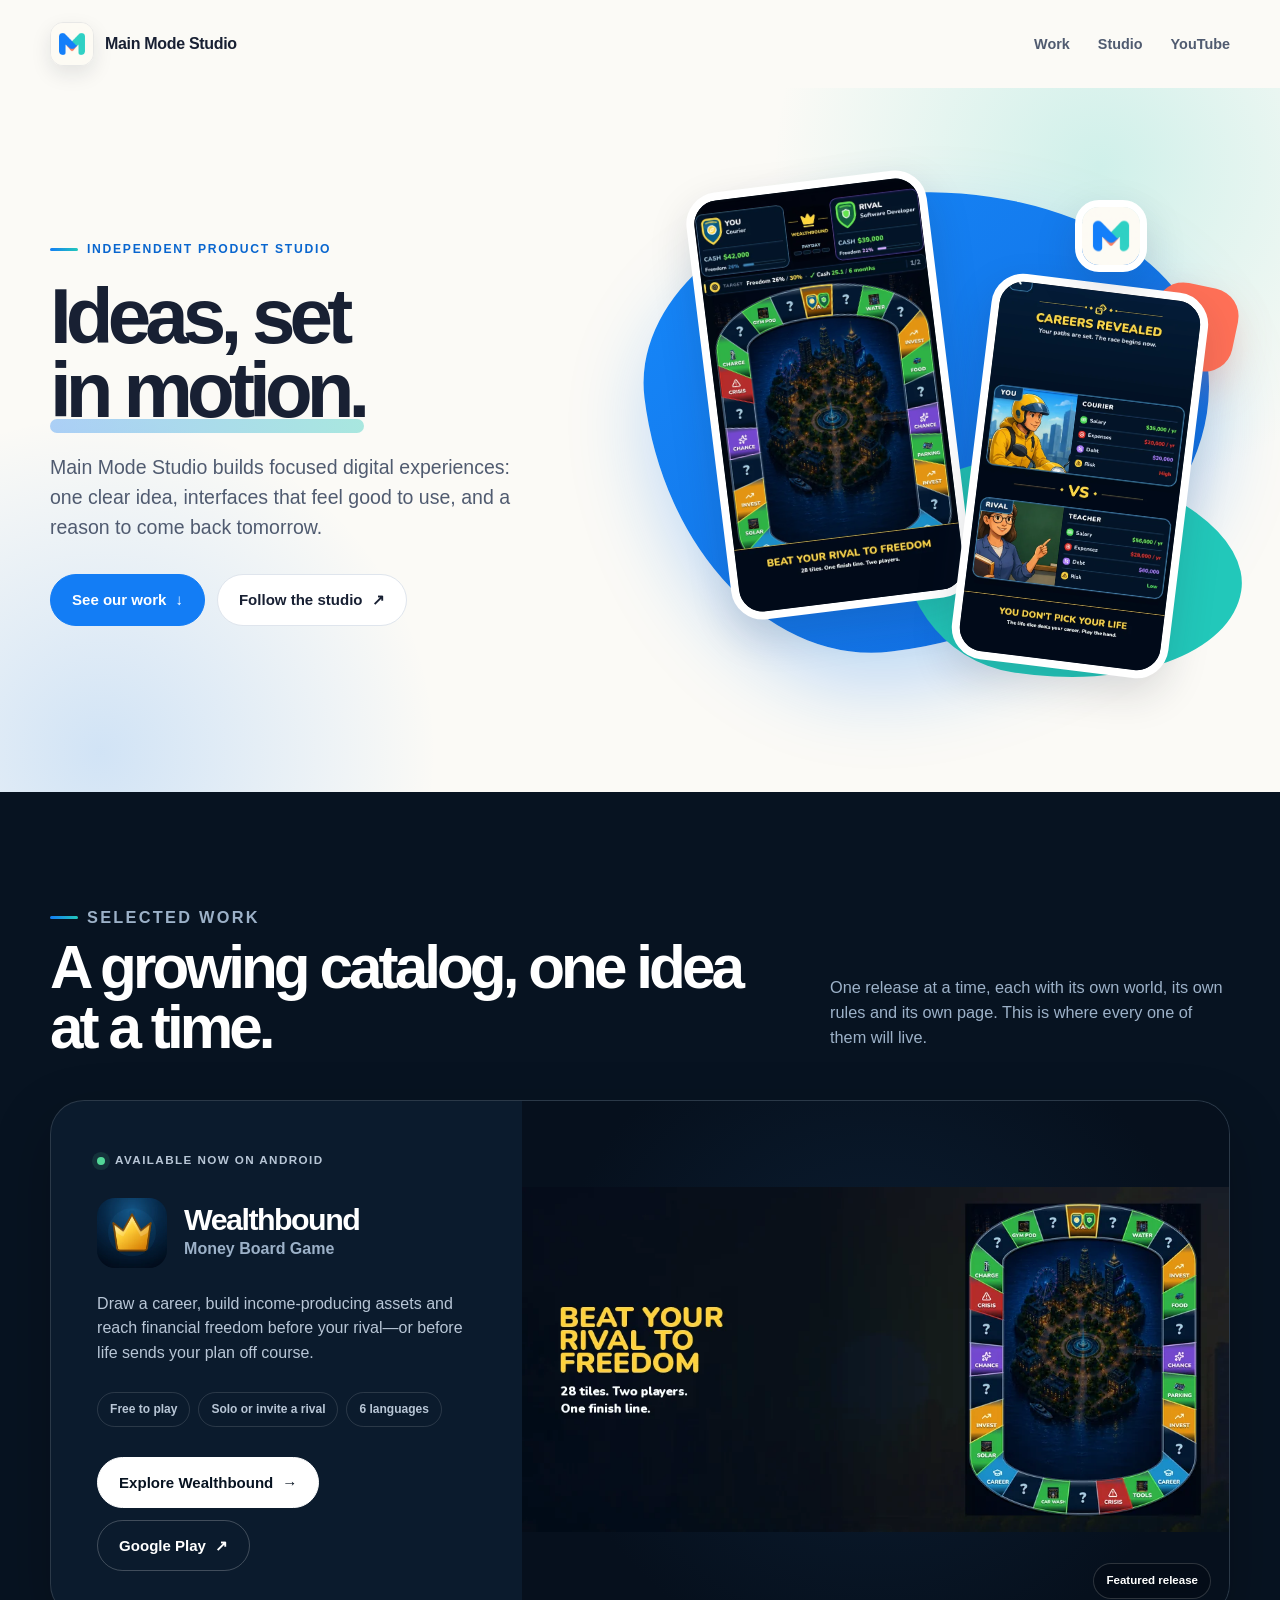
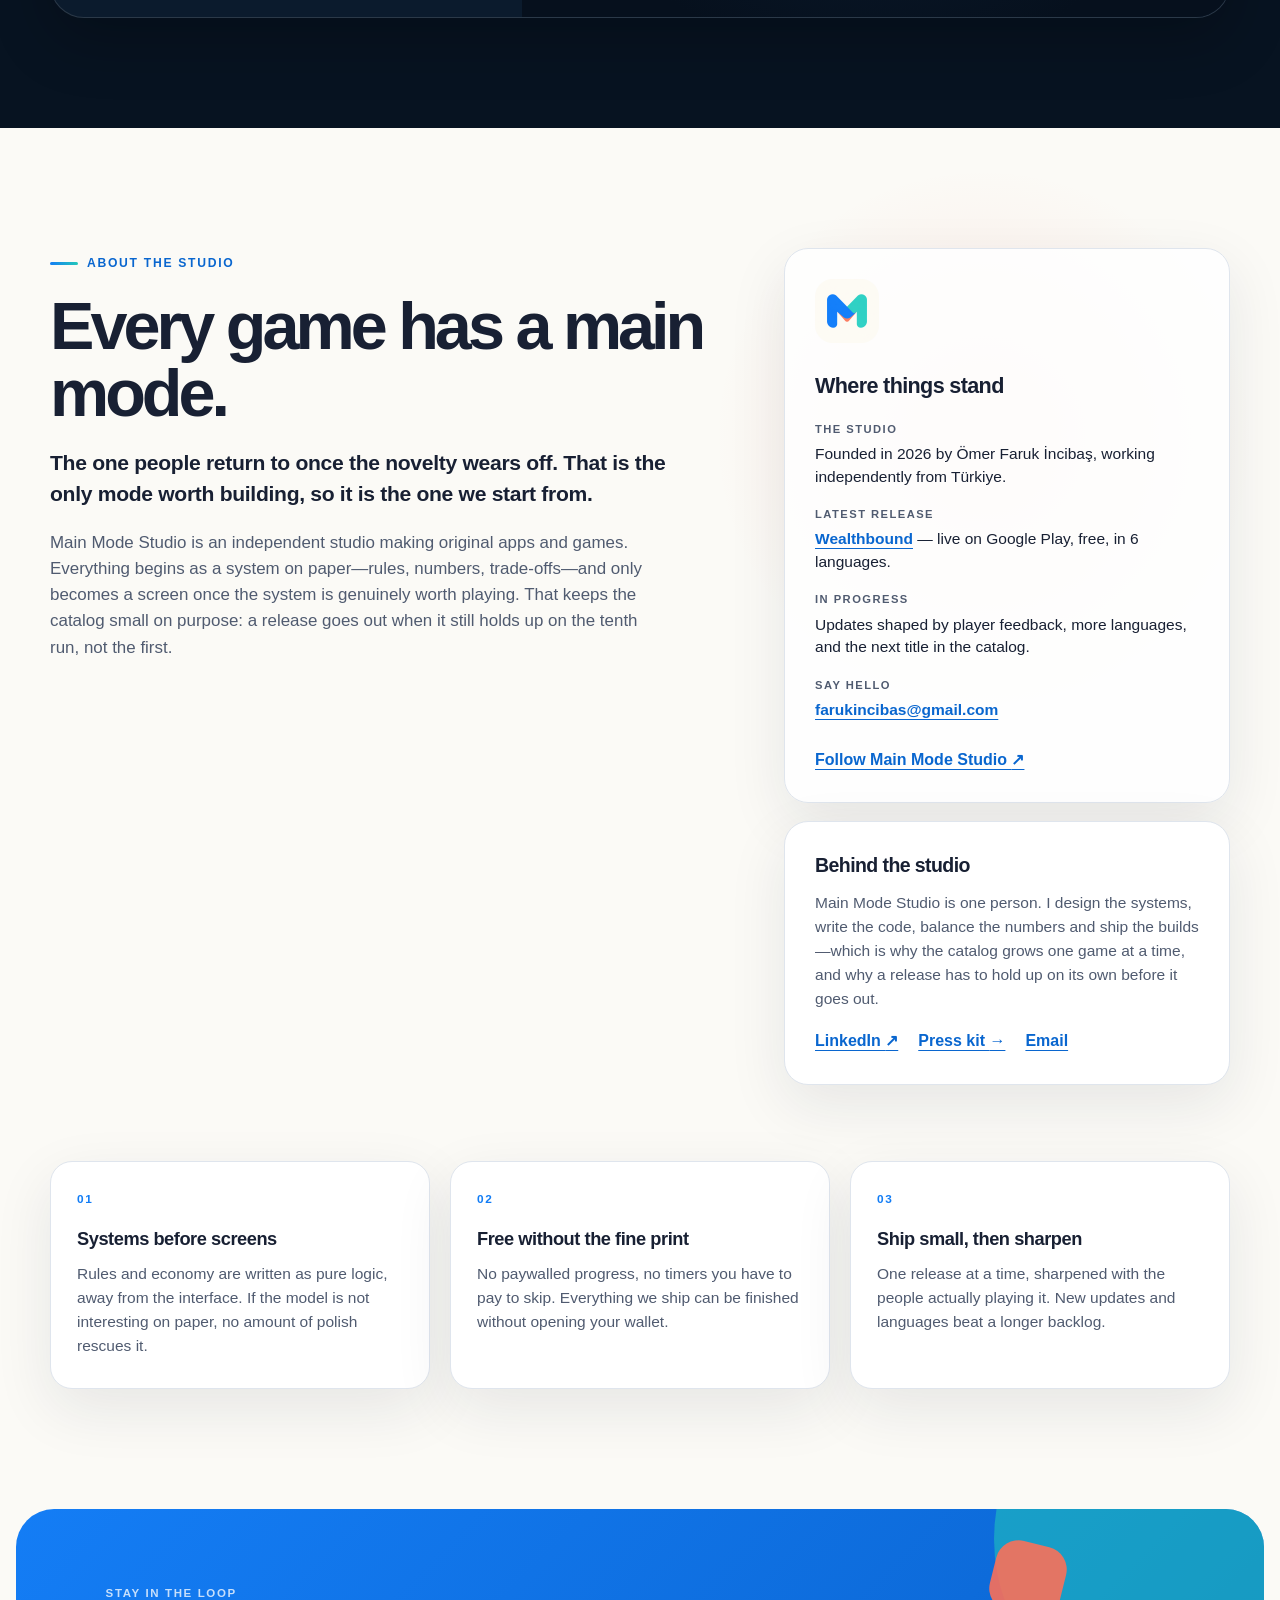
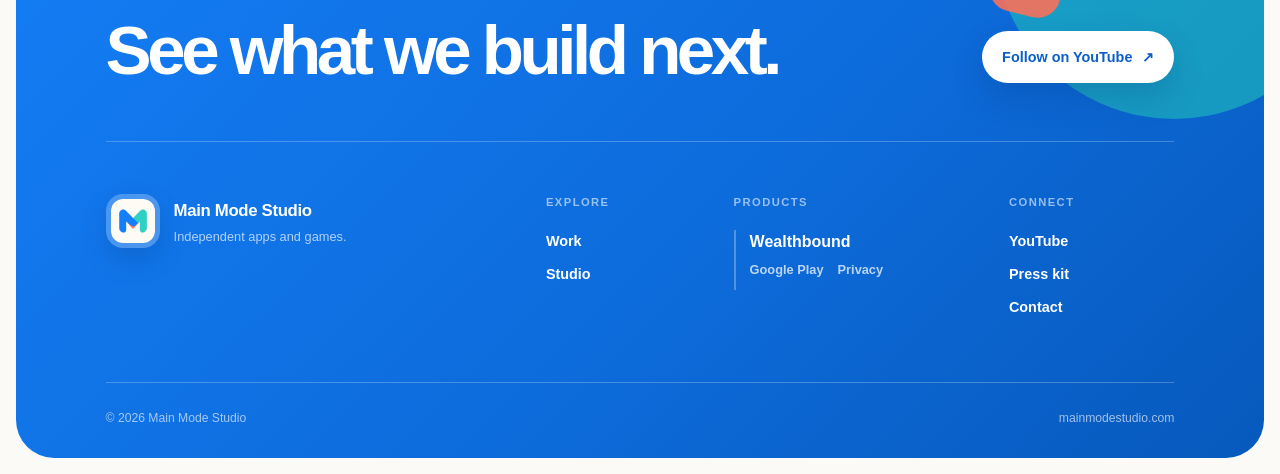
==== index.html @ 5054e62d "site: link the founder's LinkedIn profile Adds the profile to the "Behind the studio" card and to th" ====
<!doctype html>
<html lang="en">
<head>
  <meta charset="utf-8" />
  <meta name="viewport" content="width=device-width, initial-scale=1" />
  <title>Main Mode Studio — Independent Apps &amp; Games</title>
  <meta name="description" content="Main Mode Studio is an independent product studio creating focused apps and games, including Wealthbound." />
  <meta name="theme-color" content="#fbfaf6" />
  <link rel="canonical" href="https://mainmodestudio.com/" />
  <link rel="icon" type="image/png" href="/main-mode-studio-logo.png" />
  <link rel="stylesheet" href="/assets/site.css" />
  <meta property="og:type" content="website" />
  <meta property="og:title" content="Main Mode Studio — Independent Apps &amp; Games" />
  <meta property="og:description" content="Original digital experiences made with focus, clarity and care." />
  <meta property="og:url" content="https://mainmodestudio.com/" />
  <meta property="og:image" content="https://mainmodestudio.com/assets/wealthbound-feature.webp" />
</head>
<body>
  <a class="skip-link" href="#main-content">Skip to content</a>

  <header class="site-header">
    <a class="brand" href="/" aria-label="Main Mode Studio home">
      <img src="/main-mode-studio-logo.png" alt="" width="44" height="44" />
      <span>Main Mode Studio</span>
    </a>
    <nav class="site-nav" aria-label="Primary navigation">
      <a href="#work">Work</a>
      <a href="#studio">Studio</a>
      <a href="https://www.youtube.com/@MainModeStudio" target="_blank" rel="noopener">YouTube</a>
    </nav>
  </header>

  <main id="main-content">
    <section class="home-hero" aria-labelledby="hero-title">
      <div class="home-hero-inner">
        <div class="home-hero-copy">
          <p class="eyebrow">Independent product studio</p>
          <h1 id="hero-title">Ideas, set <span class="accent-word">in motion.</span></h1>
          <p>Main Mode Studio builds focused digital experiences: one clear idea, interfaces that feel good to use, and a reason to come back tomorrow.</p>
          <div class="button-row">
            <a class="button button-primary" href="#work">See our work <span aria-hidden="true">↓</span></a>
            <a class="button" href="https://www.youtube.com/@MainModeStudio" target="_blank" rel="noopener">Follow the studio <span aria-hidden="true">↗</span></a>
          </div>
        </div>

        <div class="hero-art" aria-label="Screens from our featured release, Wealthbound">
          <div class="hero-blob hero-blob-blue" aria-hidden="true"></div>
          <div class="hero-blob hero-blob-teal" aria-hidden="true"></div>
          <div class="hero-coral" aria-hidden="true"></div>
          <div class="phone phone-one">
            <img src="/assets/wealthbound-board.webp" alt="Wealthbound board and rival race" width="576" height="1024" />
          </div>
          <div class="phone phone-two">
            <img src="/assets/wealthbound-careers.webp" alt="Wealthbound career cards" width="576" height="1024" />
          </div>
          <img class="hero-logo" src="/main-mode-studio-logo.png" alt="" width="72" height="72" />
        </div>
      </div>
    </section>

    <section class="work-section" id="work" aria-labelledby="work-title">
      <div class="section-shell">
        <div class="work-heading">
          <div>
            <p class="eyebrow eyebrow-on-dark">Selected work</p>
            <h2 id="work-title">A growing catalog, one idea at a time.</h2>
          </div>
          <p>One release at a time, each with its own world, its own rules and its own page. This is where every one of them will live.</p>
        </div>

        <div class="portfolio-grid">
          <article class="product-card product-card-featured" data-product="wealthbound">
            <div class="product-card-copy">
              <p class="product-status">Available now on Android</p>
              <div class="product-title-row">
                <img class="product-icon" src="/assets/wealthbound-icon.webp" alt="Wealthbound app icon" width="256" height="256" />
                <div>
                  <h3>Wealthbound</h3>
                  <p>Money Board Game</p>
                </div>
              </div>
              <p>Draw a career, build income-producing assets and reach financial freedom before your rival—or before life sends your plan off course.</p>
              <div class="tag-row" aria-label="Wealthbound details">
                <span class="tag">Free to play</span>
                <span class="tag">Solo or invite a rival</span>
                <span class="tag">6 languages</span>
              </div>
              <div class="button-row">
                <a class="button button-light" href="/products/wealthbound/">Explore Wealthbound <span aria-hidden="true">→</span></a>
                <a class="button button-ghost" href="https://play.google.com/store/apps/details?id=com.wealthbound.app" target="_blank" rel="noopener">Google Play <span aria-hidden="true">↗</span></a>
              </div>
            </div>
            <a class="product-card-media" href="/products/wealthbound/" aria-label="View Wealthbound product page">
              <img src="/assets/wealthbound-feature.webp" alt="Wealthbound board around a city at night" width="1024" height="500" loading="lazy" />
            </a>
          </article>
          <!-- Add future product cards here. Each card links to /products/<slug>/. -->
        </div>
      </div>
    </section>

    <section class="studio-section" id="studio" aria-labelledby="studio-title">
      <div class="section-shell">
        <div class="studio-grid">
          <div class="studio-intro">
            <p class="eyebrow">About the studio</p>
            <h2 id="studio-title">Every game has a main mode.</h2>
            <p class="studio-lead">The one people return to once the novelty wears off. That is the only mode worth building, so it is the one we start from.</p>
            <p class="studio-copy">Main Mode Studio is an independent studio making original apps and games. Everything begins as a system on paper—rules, numbers, trade-offs—and only becomes a screen once the system is genuinely worth playing. That keeps the catalog small on purpose: a release goes out when it still holds up on the tenth run, not the first.</p>
          </div>
          <div class="studio-side">
          <aside class="studio-note" aria-labelledby="studio-note-title">
            <img src="/main-mode-studio-logo.png" alt="" width="64" height="64" loading="lazy" />
            <h3 id="studio-note-title">Where things stand</h3>
            <dl class="studio-facts">
              <div>
                <dt>The studio</dt>
                <dd>Founded in 2026 by Ömer Faruk İncibaş, working independently from Türkiye.</dd>
              </div>
              <div>
                <dt>Latest release</dt>
                <dd><a class="text-link" href="/products/wealthbound/">Wealthbound</a> — live on Google Play, free, in 6 languages.</dd>
              </div>
              <div>
                <dt>In progress</dt>
                <dd>Updates shaped by player feedback, more languages, and the next title in the catalog.</dd>
              </div>
              <div>
                <dt>Say hello</dt>
                <dd><a class="text-link" href="mailto:farukincibas@gmail.com">farukincibas@gmail.com</a></dd>
              </div>
            </dl>
            <a class="text-link" href="https://www.youtube.com/@MainModeStudio" target="_blank" rel="noopener">Follow Main Mode Studio <span aria-hidden="true">↗</span></a>
          </aside>
          <aside class="studio-person" aria-labelledby="studio-person-title">
            <h3 id="studio-person-title">Behind the studio</h3>
            <p>Main Mode Studio is one person. I design the systems, write the code, balance the numbers and ship the builds—which is why the catalog grows one game at a time, and why a release has to hold up on its own before it goes out.</p>
            <div class="person-links">
              <a class="text-link" href="https://www.linkedin.com/in/%C3%B6mer-faruk-inciba%C5%9F-8bb659b9" target="_blank" rel="noopener">LinkedIn <span aria-hidden="true">↗</span></a>
              <a class="text-link" href="/press/">Press kit <span aria-hidden="true">→</span></a>
              <a class="text-link" href="mailto:farukincibas@gmail.com">Email</a>
            </div>
          </aside>
          </div>
        </div>
        <ul class="studio-principles" aria-label="How the studio works">
          <li>
            <h3>Systems before screens</h3>
            <p>Rules and economy are written as pure logic, away from the interface. If the model is not interesting on paper, no amount of polish rescues it.</p>
          </li>
          <li>
            <h3>Free without the fine print</h3>
            <p>No paywalled progress, no timers you have to pay to skip. Everything we ship can be finished without opening your wallet.</p>
          </li>
          <li>
            <h3>Ship small, then sharpen</h3>
            <p>One release at a time, sharpened with the people actually playing it. New updates and languages beat a longer backlog.</p>
          </li>
        </ul>
      </div>
    </section>
  </main>

  <footer class="site-footer" id="site-footer">
    <div class="footer-shell">
      <div class="footer-lead">
        <div>
          <p class="footer-kicker">Stay in the loop</p>
          <h2>See what we build next.</h2>
        </div>
        <a class="footer-cta" href="https://www.youtube.com/@MainModeStudio" target="_blank" rel="noopener">Follow on YouTube <span aria-hidden="true">↗</span></a>
      </div>
      <div class="footer-main">
        <a class="footer-brand" href="/" aria-label="Main Mode Studio home">
          <img src="/main-mode-studio-logo.png" alt="" width="54" height="54" loading="lazy" />
          <span><strong>Main Mode Studio</strong><span>Independent apps and games.</span></span>
        </a>
        <div class="footer-navs">
          <nav class="footer-nav" aria-label="Explore">
            <h3>Explore</h3>
            <a href="#work">Work</a>
            <a href="#studio">Studio</a>
          </nav>
          <nav class="footer-nav footer-nav-products" aria-label="Products">
            <h3>Products</h3>
            <div class="footer-product">
              <a href="/products/wealthbound/">Wealthbound</a>
              <div class="footer-product-links">
                <a href="https://play.google.com/store/apps/details?id=com.wealthbound.app" target="_blank" rel="noopener">Google Play</a>
                <a href="https://mainmodestudio.com/wealthbound-legal/privacy-policy.html">Privacy</a>
              </div>
            </div>
          </nav>
          <nav class="footer-nav" aria-label="Connect">
            <h3>Connect</h3>
            <a href="https://www.youtube.com/@MainModeStudio" target="_blank" rel="noopener">YouTube</a>
            <a href="/press/">Press kit</a>
            <a href="mailto:farukincibas@gmail.com">Contact</a>
          </nav>
        </div>
      </div>
      <div class="footer-bottom">
        <span>&copy; 2026 Main Mode Studio</span>
        <span>mainmodestudio.com</span>
      </div>
    </div>
  </footer>
</body>
</html>
---- assets/site.css ----
:root {
  color-scheme: light;
  --canvas: #fbfaf6;
  --paper: #ffffff;
  --ink: #182033;
  --muted: #505b70;
  --line: #dfe5ed;
  --blue: #137df5;
  --blue-deep: #0966cf;
  --teal: #22c8ba;
  --coral: #ff7057;
  --navy: #071321;
  --navy-soft: #0b1b2d;
  --gold: #ffc936;
  --wrap: min(1180px, calc(100% - 40px));
  --shadow-soft: 0 20px 60px rgba(24, 32, 51, 0.09);
  --shadow-card: 0 16px 42px rgba(24, 32, 51, 0.15);
}

* { box-sizing: border-box; }
html { scroll-behavior: smooth; }
body {
  margin: 0;
  overflow-x: hidden;
  background: var(--canvas);
  color: var(--ink);
  font-family: Inter, ui-sans-serif, -apple-system, BlinkMacSystemFont, "Segoe UI", sans-serif;
  line-height: 1.55;
  -webkit-font-smoothing: antialiased;
}
img { display: block; max-width: 100%; }
a { color: inherit; }
h1, h2, h3, p, figure { margin-top: 0; }
:focus-visible { outline: 3px solid rgba(19, 125, 245, 0.48); outline-offset: 4px; }

.skip-link {
  position: fixed;
  top: 12px;
  left: 12px;
  z-index: 30;
  transform: translateY(-180%);
  border-radius: 10px;
  padding: 10px 14px;
  background: var(--ink);
  color: #fff;
}
.skip-link:focus { transform: none; }

.site-header {
  position: relative;
  z-index: 5;
  width: var(--wrap);
  margin: 0 auto;
  padding: 22px 0;
  display: flex;
  align-items: center;
  justify-content: space-between;
  gap: 24px;
}
.brand {
  display: inline-flex;
  align-items: center;
  gap: 11px;
  color: var(--ink);
  font-weight: 800;
  letter-spacing: -0.02em;
  text-decoration: none;
}
.brand img {
  width: 44px;
  height: 44px;
  border: 1px solid rgba(24, 32, 51, 0.08);
  border-radius: 13px;
  box-shadow: 0 8px 20px rgba(24, 32, 51, 0.1);
}
.site-nav { display: flex; gap: 28px; }
.site-nav a {
  color: var(--muted);
  font-size: 0.9rem;
  font-weight: 700;
  text-decoration: none;
}
.site-nav a:hover { color: var(--blue-deep); }

.eyebrow {
  display: inline-flex;
  align-items: center;
  gap: 9px;
  margin: 0 0 20px;
  color: var(--blue-deep);
  font-size: 0.76rem;
  font-weight: 850;
  letter-spacing: 0.14em;
  text-transform: uppercase;
}
.eyebrow::before {
  content: "";
  width: 28px;
  height: 3px;
  border-radius: 99px;
  background: linear-gradient(90deg, var(--blue), var(--teal));
}
.eyebrow-on-dark { color: #94bfff; }

.button-row { display: flex; flex-wrap: wrap; gap: 12px; }
.button {
  min-height: 50px;
  display: inline-flex;
  align-items: center;
  justify-content: center;
  gap: 9px;
  border: 1px solid var(--line);
  border-radius: 99px;
  padding: 13px 21px;
  background: #fff;
  color: var(--ink);
  font-family: "Segoe UI", Arial, sans-serif;
  font-size: 0.94rem;
  font-weight: 600;
  text-decoration: none;
  transition: transform 0.16s ease, box-shadow 0.16s ease, background 0.16s ease;
}
.button:hover { transform: translateY(-2px); box-shadow: 0 10px 24px rgba(24, 32, 51, 0.12); }
.button-primary { border-color: var(--blue); background: var(--blue); color: #fff; }
.button-primary:hover { background: var(--blue-deep); }
.button-light { border-color: #fff; background: #fff; color: var(--navy); }
.button-ghost { border-color: rgba(255, 255, 255, 0.22); background: transparent; color: #fff; }

/* Home */
.home-hero {
  position: relative;
  overflow: hidden;
  min-height: 700px;
  padding: 92px 0 112px;
}
.home-hero::before, .home-hero::after {
  content: "";
  position: absolute;
  border-radius: 50%;
  pointer-events: none;
}
.home-hero::before {
  top: -260px;
  right: -160px;
  width: 680px;
  height: 680px;
  background: radial-gradient(circle, rgba(34, 200, 186, 0.2), transparent 68%);
}
.home-hero::after {
  bottom: -310px;
  left: -250px;
  width: 700px;
  height: 700px;
  background: radial-gradient(circle, rgba(19, 125, 245, 0.18), transparent 68%);
}
.home-hero-inner {
  position: relative;
  z-index: 1;
  width: var(--wrap);
  margin: 0 auto;
  display: grid;
  grid-template-columns: minmax(0, 0.9fr) minmax(420px, 1.1fr);
  align-items: center;
  gap: clamp(54px, 8vw, 110px);
}
.home-hero h1 {
  max-width: 680px;
  margin-bottom: 24px;
  font-size: clamp(3.1rem, 6.1vw, 5.8rem);
  font-weight: 850;
  letter-spacing: -0.075em;
  line-height: 0.95;
}
.accent-word { position: relative; white-space: nowrap; }
.accent-word::after {
  content: "";
  position: absolute;
  right: 0;
  bottom: 0.02em;
  left: 0;
  z-index: -1;
  height: 0.18em;
  border-radius: 99px;
  background: linear-gradient(90deg, rgba(19, 125, 245, 0.34), rgba(34, 200, 186, 0.38));
}
.home-hero-copy > p:not(.eyebrow) {
  max-width: 540px;
  margin-bottom: 32px;
  color: var(--muted);
  font-size: clamp(1.05rem, 2vw, 1.22rem);
}
.hero-art { position: relative; min-height: 500px; }
.hero-blob { position: absolute; border-radius: 44% 56% 62% 38% / 38% 46% 54% 62%; }
.hero-blob-blue {
  inset: 2% 3% 7% 2%;
  transform: rotate(-7deg);
  background: linear-gradient(145deg, #1688fa, #116add);
  box-shadow: 0 36px 80px rgba(19, 125, 245, 0.26);
}
.hero-blob-teal {
  right: -2%;
  bottom: 0;
  width: 58%;
  height: 43%;
  transform: rotate(9deg);
  background: var(--teal);
}
.hero-coral {
  position: absolute;
  top: 21%;
  right: -1%;
  width: 84px;
  height: 84px;
  border-radius: 28px;
  transform: rotate(12deg);
  background: var(--coral);
  box-shadow: 0 18px 38px rgba(255, 112, 87, 0.25);
}
.phone {
  position: absolute;
  overflow: hidden;
  z-index: 2;
  border: 8px solid #fff;
  border-radius: 32px;
  background: var(--navy);
  box-shadow: var(--shadow-card);
}
.phone img { width: 100%; height: 100%; object-fit: cover; }
.phone-one { top: 0; left: 12%; width: 242px; aspect-ratio: 9 / 16; transform: rotate(-7deg); }
.phone-two { right: 7%; bottom: 2%; z-index: 3; width: 218px; aspect-ratio: 9 / 16; transform: rotate(7deg); }
.hero-logo {
  position: absolute;
  right: 14%;
  top: 4%;
  z-index: 4;
  width: 72px;
  height: 72px;
  border: 7px solid #fff;
  border-radius: 24px;
  box-shadow: var(--shadow-card);
}

.work-section { background: var(--navy); color: #fff; padding: 110px 0; }
.section-shell { width: var(--wrap); margin: 0 auto; }
.work-heading {
  display: flex;
  align-items: end;
  justify-content: space-between;
  gap: 42px;
  margin-bottom: 42px;
}
.work-heading h2 {
  max-width: 700px;
  margin-bottom: 0;
  font-size: clamp(2.4rem, 4.7vw, 4.5rem);
  letter-spacing: -0.065em;
  line-height: 1;
}
.work-heading p { max-width: 400px; margin-bottom: 8px; color: #9cb1c8; font-size: 1.02rem; }
.portfolio-grid { display: grid; grid-template-columns: repeat(2, minmax(0, 1fr)); gap: 22px; }
.product-card {
  overflow: hidden;
  min-width: 0;
  border: 1px solid rgba(255, 255, 255, 0.13);
  border-radius: 34px;
  background: var(--navy-soft);
  box-shadow: 0 22px 60px rgba(0, 0, 0, 0.24);
}
.product-card-featured {
  grid-column: 1 / -1;
  display: grid;
  grid-template-columns: minmax(0, 0.8fr) minmax(430px, 1.2fr);
  align-items: stretch;
}
.product-card-copy { padding: clamp(30px, 3.6vw, 50px); }
.product-status {
  display: inline-flex;
  align-items: center;
  gap: 10px;
  margin-bottom: 28px;
  color: #9cb1c8;
  font-size: 0.73rem;
  font-weight: 800;
  letter-spacing: 0.12em;
  text-transform: uppercase;
}
.product-status::before {
  content: "";
  width: 8px;
  height: 8px;
  border-radius: 50%;
  background: #52d797;
  box-shadow: 0 0 0 5px rgba(82, 215, 151, 0.12);
}
.product-title-row { display: flex; align-items: center; gap: 17px; margin-bottom: 24px; }
.product-title-row > div { min-width: 0; }
.product-icon { width: 70px; height: 70px; flex: 0 0 auto; border-radius: 18px; }
.product-title-row h3 { margin-bottom: 2px; font-size: clamp(1.9rem, 2.2vw, 2.7rem); letter-spacing: -0.05em; line-height: 1.02; overflow-wrap: break-word; }
.product-title-row p { margin-bottom: 0; color: #9cb1c8; font-weight: 650; }
.product-card-copy > p { max-width: 580px; color: #b8c6d6; }
.tag-row { display: flex; flex-wrap: wrap; gap: 8px; margin: 26px 0 30px; }
.tag { border: 1px solid rgba(255, 255, 255, 0.13); border-radius: 99px; padding: 7px 12px; color: #b8c6d6; font-size: 0.75rem; font-weight: 700; }
.product-card-media {
  position: relative;
  display: flex;
  align-items: center;
  min-width: 0;
  min-height: 0;
  padding: 24px 0;
  background: radial-gradient(circle at 50% 46%, #0c1f34, #06101d 74%);
}
.product-card-media > img { width: 100%; height: 100%; max-height: 460px; object-fit: contain; }
.product-card-media::after {
  content: "Featured release";
  position: absolute;
  right: 18px;
  bottom: 18px;
  border: 1px solid rgba(255, 255, 255, 0.16);
  border-radius: 99px;
  padding: 8px 12px;
  background: rgba(4, 13, 23, 0.76);
  color: #fff;
  font-size: 0.72rem;
  font-weight: 700;
  backdrop-filter: blur(8px);
}

/* Standard (non-featured) catalog cards: media on top, copy below. */
.product-card:not(.product-card-featured) { display: flex; flex-direction: column; }
.product-card:not(.product-card-featured) .product-card-media { order: -1; display: block; min-height: 0; padding: 0; aspect-ratio: 16 / 10; }
.product-card:not(.product-card-featured) .product-card-media > img { max-height: none; object-fit: cover; }
.product-card:not(.product-card-featured) .product-card-media::after { content: none; }
.product-card:not(.product-card-featured) .product-card-copy { padding: clamp(26px, 3vw, 36px); }
.product-card:not(.product-card-featured) .product-title-row h3 { font-size: clamp(1.7rem, 2.6vw, 2.3rem); }
.product-card:not(.product-card-featured) .product-icon { width: 54px; height: 54px; border-radius: 15px; }

.studio-section { position: relative; overflow: hidden; padding: 120px 0; counter-reset: principle; }
.studio-section::before {
  content: "";
  position: absolute;
  top: 30px;
  left: 55%;
  width: 560px;
  height: 560px;
  border-radius: 50%;
  background: radial-gradient(circle, rgba(255, 112, 87, 0.13), transparent 68%);
}
.studio-grid {
  position: relative;
  display: grid;
  grid-template-columns: minmax(0, 1.12fr) minmax(320px, 0.76fr);
  gap: clamp(42px, 6vw, 86px);
  align-items: start;
}
.studio-intro { min-width: 0; }
.studio-section h2 {
  max-width: 750px;
  margin-bottom: 22px;
  font-size: clamp(2.5rem, 5.2vw, 4.7rem);
  letter-spacing: -0.06em;
  line-height: 1;
}
.studio-lead { max-width: 620px; margin-bottom: 20px; color: var(--ink); font-size: clamp(1.1rem, 1.7vw, 1.32rem); font-weight: 550; letter-spacing: -0.015em; line-height: 1.45; }
.studio-copy { max-width: 610px; color: var(--muted); font-size: 1.06rem; }
.studio-principles {
  position: relative;
  margin: clamp(52px, 6vw, 78px) 0 0;
  padding: 0;
  list-style: none;
  display: grid;
  grid-template-columns: repeat(3, minmax(0, 1fr));
  gap: 20px;
}
.studio-principles li {
  counter-increment: principle;
  border: 1px solid var(--line);
  border-radius: 22px;
  padding: 28px 26px 30px;
  background: var(--paper);
  box-shadow: var(--shadow-soft);
}
.studio-principles h3 {
  margin-bottom: 9px;
  font-size: 1.14rem;
  letter-spacing: -0.025em;
}
.studio-principles h3::before {
  content: "0" counter(principle);
  display: block;
  margin-bottom: 16px;
  color: var(--blue);
  font-size: 0.74rem;
  font-weight: 850;
  letter-spacing: 0.14em;
}
.studio-principles p { margin-bottom: 0; color: var(--muted); font-size: 0.97rem; }
.studio-note { border: 1px solid var(--line); border-radius: 24px; padding: 30px; background: rgba(255, 255, 255, 0.86); box-shadow: var(--shadow-soft); }
.studio-note img { width: 64px; height: 64px; margin-bottom: 26px; border-radius: 18px; }
.studio-note h3 { margin-bottom: 9px; font-size: 1.35rem; letter-spacing: -0.03em; }
.studio-note p { margin-bottom: 23px; color: var(--muted); }
.studio-facts { margin: 18px 0 26px; display: grid; gap: 18px; }
.studio-facts dt {
  margin-bottom: 5px;
  color: var(--muted);
  font-size: 0.7rem;
  font-weight: 850;
  letter-spacing: 0.13em;
  text-transform: uppercase;
}
.studio-facts dd { margin: 0; color: var(--ink); font-size: 0.97rem; line-height: 1.45; }
.text-link { color: var(--blue-deep); font-weight: 750; text-underline-offset: 4px; }

/* Product detail */
.product-page-hero { background: var(--navy); color: #fff; padding: 88px 0 96px; }
.product-page-grid {
  width: var(--wrap);
  margin: 0 auto;
  display: grid;
  grid-template-columns: minmax(0, 0.9fr) minmax(420px, 1.1fr);
  align-items: center;
  gap: clamp(50px, 8vw, 110px);
}
.product-page-copy h1 { margin-bottom: 14px; font-size: clamp(3rem, 6vw, 6rem); letter-spacing: -0.07em; line-height: 0.95; }
.product-page-copy h2 { margin-bottom: 20px; color: var(--gold); font-size: clamp(1.9rem, 3.4vw, 3.2rem); letter-spacing: -0.045em; line-height: 1.04; }
.product-page-copy > p { max-width: 620px; color: #b8c6d6; font-size: 1.05rem; }
.product-page-title { display: flex; align-items: center; gap: 18px; margin-bottom: 26px; }
.product-page-title > div { min-width: 0; }
.product-page-title h1 { margin-bottom: 3px; font-size: clamp(2.3rem, 4vw, 3.6rem); letter-spacing: -0.055em; line-height: 1; }
.product-page-title .product-icon { width: 78px; height: 78px; border-radius: 20px; }
.product-page-title p { margin-bottom: 0; color: #9cb1c8; font-weight: 650; }
.feature-frame { overflow: hidden; min-width: 0; border: 1px solid rgba(255, 255, 255, 0.13); border-radius: 36px; background: #0a1b2c; box-shadow: 0 34px 80px rgba(0, 0, 0, 0.38); }
.feature-frame img { width: 100%; height: auto; }
.screens-section { background: var(--navy); color: #fff; padding: 24px 0 112px; }
.screens-heading { display: flex; align-items: end; justify-content: space-between; gap: 30px; padding-bottom: 34px; }
.screens-heading h2 { max-width: 680px; margin-bottom: 0; font-size: clamp(2.3rem, 4.8vw, 4.5rem); letter-spacing: -0.06em; line-height: 1; }
.screens-heading p { max-width: 390px; margin-bottom: 4px; color: #9cb1c8; }
.screens-grid { display: grid; grid-template-columns: repeat(4, minmax(0, 1fr)); gap: 18px; }
.screen-card { overflow: hidden; min-width: 0; margin: 0; border: 1px solid rgba(255, 255, 255, 0.12); border-radius: 27px; background: var(--navy-soft); box-shadow: 0 16px 40px rgba(0, 0, 0, 0.22); }
.screen-card:nth-child(even) { transform: translateY(28px); }
.screen-card img { width: 100%; height: auto; }
.feature-points { display: grid; grid-template-columns: repeat(3, minmax(0, 1fr)); gap: 16px; padding-top: 104px; }
.feature-point { border-top: 1px solid rgba(255, 255, 255, 0.16); padding-top: 24px; }
.feature-point-number { margin-bottom: 32px; color: var(--teal); font-size: 0.73rem; font-weight: 850; letter-spacing: 0.13em; }
.feature-point h3 { margin-bottom: 9px; font-size: 1.25rem; }
.feature-point p { margin-bottom: 0; color: #9cb1c8; font-size: 0.92rem; }

/* Studio side column: status card + who is behind it */
.studio-side { display: grid; gap: 18px; align-content: start; }
.studio-person {
  border: 1px solid var(--line);
  border-radius: 24px;
  padding: 28px 30px 30px;
  background: var(--paper);
  box-shadow: var(--shadow-soft);
}
.studio-person h3 { margin-bottom: 10px; font-size: 1.22rem; letter-spacing: -0.03em; }
.studio-person p { margin-bottom: 18px; color: var(--muted); font-size: 0.97rem; }
.person-links { display: flex; flex-wrap: wrap; gap: 20px; }

/* Product page closing band: keeps a light section between the dark page and the footer */
.product-outro { background: var(--canvas); padding: clamp(64px, 8vw, 104px) 0 clamp(70px, 8vw, 108px); }
.product-outro-inner { display: flex; align-items: end; justify-content: space-between; flex-wrap: wrap; gap: 30px; }
.product-outro h2 { max-width: 620px; margin-bottom: 0; font-size: clamp(2rem, 3.6vw, 3.2rem); letter-spacing: -0.05em; line-height: 1.02; }

/* Press kit */
.press-hero { padding: 34px 0 clamp(52px, 6vw, 76px); }
.press-hero h1 { max-width: 900px; margin-bottom: 20px; font-size: clamp(2.5rem, 5.2vw, 4.6rem); letter-spacing: -0.06em; line-height: 1; }
.press-lead { max-width: 660px; margin-bottom: 30px; color: var(--muted); font-size: clamp(1.05rem, 1.7vw, 1.24rem); }
.press-section { padding-bottom: clamp(56px, 6vw, 84px); }
.press-section h2 { margin-bottom: 6px; font-size: clamp(1.75rem, 3vw, 2.6rem); letter-spacing: -0.045em; }
.press-section-alt { padding-top: clamp(46px, 5vw, 66px); border-top: 1px solid var(--line); }
.press-game-head { display: flex; align-items: center; gap: 18px; margin-bottom: 20px; }
.press-game-head .product-icon { width: 68px; height: 68px; border-radius: 18px; }
.press-game-head h2 { margin-bottom: 2px; }
.press-game-head p { margin-bottom: 0; color: var(--muted); font-weight: 650; }
.press-pitch { max-width: 720px; margin-bottom: 30px; color: var(--muted); font-size: 1.05rem; }
.press-note { max-width: 620px; margin-bottom: 24px; color: var(--muted); }
.press-facts { margin: 22px 0 0; display: grid; grid-template-columns: repeat(2, minmax(0, 1fr)); gap: 0 clamp(28px, 4vw, 60px); }
.press-facts > div { display: grid; grid-template-columns: 132px minmax(0, 1fr); gap: 14px; border-top: 1px solid var(--line); padding: 15px 0; }
.press-facts dt { color: var(--muted); font-size: 0.72rem; font-weight: 850; letter-spacing: 0.12em; text-transform: uppercase; padding-top: 3px; }
.press-facts dd { margin: 0; color: var(--ink); font-size: 0.98rem; }
.press-assets { display: grid; grid-template-columns: repeat(4, minmax(0, 1fr)); align-items: start; gap: 16px; }
.press-asset {
  overflow: hidden;
  min-width: 0;
  margin: 0;
  border: 1px solid var(--line);
  border-radius: 20px;
  background: var(--paper);
  box-shadow: var(--shadow-soft);
}
.press-asset img { width: 100%; height: auto; }
.press-asset figcaption { padding: 13px 16px 15px; color: var(--muted); font-size: 0.8rem; font-weight: 650; }
.press-asset-wide { grid-column: 1 / -1; }
.press-asset-logo img { padding: 22px; background: var(--canvas); }

/* Footer */
.site-footer {
  position: relative;
  overflow: hidden;
  width: calc(100% - 32px);
  margin: 0 16px 16px;
  border-radius: 38px;
  padding: 76px clamp(28px, 7vw, 104px) 30px;
  background: linear-gradient(135deg, #147df5 0%, #0d6bda 58%, #0759bc 100%);
  color: rgba(255, 255, 255, 0.78);
  font-size: 0.9rem;
}
.site-footer::before {
  content: "";
  position: absolute;
  right: -90px;
  top: -150px;
  width: 360px;
  height: 360px;
  border-radius: 50%;
  background: rgba(34, 200, 186, 0.55);
}
.site-footer::after {
  content: "";
  position: absolute;
  right: clamp(64px, 16%, 210px);
  top: 34px;
  width: 72px;
  height: 72px;
  border-radius: 23px;
  transform: rotate(14deg);
  background: rgba(255, 112, 87, 0.88);
}
.footer-shell { position: relative; z-index: 1; width: min(1120px, 100%); margin: 0 auto; }
.footer-lead { display: flex; align-items: end; justify-content: space-between; gap: 42px; padding-bottom: 58px; border-bottom: 1px solid rgba(255, 255, 255, 0.24); }
.footer-kicker { margin-bottom: 14px; color: rgba(255, 255, 255, 0.76); font-size: 0.72rem; font-weight: 800; letter-spacing: 0.14em; text-transform: uppercase; }
.footer-lead h2 { max-width: 720px; margin-bottom: 0; color: #fff; font-size: clamp(2.7rem, 5.4vw, 5.4rem); letter-spacing: -0.065em; line-height: 0.96; }
.footer-cta {
  flex: 0 0 auto;
  display: inline-flex;
  align-items: center;
  gap: 10px;
  min-height: 52px;
  border-radius: 99px;
  padding: 13px 20px;
  background: #fff;
  color: #0a5fc8;
  font-family: "Segoe UI", Arial, sans-serif;
  font-weight: 650;
  text-decoration: none;
  box-shadow: 0 14px 32px rgba(4, 45, 103, 0.2);
  transition: transform 0.16s ease, box-shadow 0.16s ease;
}
.footer-cta:hover { transform: translateY(-2px); box-shadow: 0 18px 38px rgba(4, 45, 103, 0.26); }
.footer-main { display: grid; grid-template-columns: minmax(230px, 0.75fr) minmax(0, 1.45fr); gap: clamp(54px, 9vw, 130px); padding: 52px 0; }
.footer-brand { display: inline-flex; align-items: center; gap: 14px; align-self: start; text-decoration: none; }
.footer-brand img { width: 54px; height: 54px; border: 5px solid rgba(255, 255, 255, 0.24); border-radius: 17px; box-shadow: 0 12px 26px rgba(4, 45, 103, 0.18); }
.footer-brand strong, .footer-brand span { display: block; }
.footer-brand strong { color: #fff; font-size: 1.05rem; letter-spacing: -0.02em; }
.footer-brand span { margin-top: 2px; color: rgba(255, 255, 255, 0.68); font-size: 0.8rem; }
.footer-navs { display: grid; grid-template-columns: 0.8fr 1.25fr 0.85fr; gap: 32px; }
.footer-nav h3 { margin-bottom: 18px; color: rgba(255, 255, 255, 0.58); font-size: 0.7rem; font-weight: 800; letter-spacing: 0.13em; text-transform: uppercase; }
.footer-nav a { display: block; width: fit-content; margin-bottom: 11px; color: #fff; font-weight: 600; text-decoration-color: transparent; text-underline-offset: 4px; transition: text-decoration-color 0.16s ease; }
.footer-nav a:hover { text-decoration-color: currentColor; }
.footer-product { border-left: 2px solid rgba(255, 255, 255, 0.28); padding-left: 14px; }
.footer-product > a { margin-bottom: 5px; font-size: 1rem; font-weight: 750; }
.footer-product-links { display: flex; flex-wrap: wrap; gap: 4px 14px; }
.footer-product-links a { color: rgba(255, 255, 255, 0.72); font-size: 0.8rem; }
.footer-bottom { display: flex; align-items: center; justify-content: space-between; gap: 24px; border-top: 1px solid rgba(255, 255, 255, 0.24); padding-top: 26px; color: rgba(255, 255, 255, 0.62); font-size: 0.76rem; }

@media (max-width: 960px) {
  .home-hero { padding-top: 64px; }
  .home-hero-inner, .product-card-featured, .studio-grid, .product-page-grid { grid-template-columns: 1fr; }
  .home-hero-copy { max-width: 760px; }
  .hero-art { width: min(580px, 100%); margin: 0 auto; }
  .work-heading, .screens-heading { align-items: flex-start; flex-direction: column; }
  .product-card-media { min-height: 0; }
  .product-card-media > img { height: auto; }
  .screens-grid { grid-template-columns: repeat(4, 235px); overflow-x: auto; margin-right: calc((100vw - 100%) / -2); padding-right: 20px; padding-bottom: 36px; scroll-snap-type: x mandatory; scrollbar-width: thin; }
  .screen-card { scroll-snap-align: start; }
  .feature-points { grid-template-columns: 1fr; gap: 34px; }
  .feature-point-number { margin-bottom: 14px; }
  .studio-principles { grid-template-columns: repeat(auto-fit, minmax(250px, 1fr)); }
  .press-assets { grid-template-columns: repeat(2, minmax(0, 1fr)); }
  .press-facts { grid-template-columns: 1fr; }
}

@media (max-width: 620px) {
  :root { --wrap: min(calc(100% - 28px), 1180px); }
  .site-header { flex-wrap: wrap; gap: 12px 18px; padding-top: 15px; }
  .brand { font-size: 0.95rem; }
  .brand img { width: 38px; height: 38px; border-radius: 11px; }
  .site-nav {
    order: 3;
    width: 100%;
    justify-content: space-between;
    gap: 16px;
    border-top: 1px solid var(--line);
    padding-top: 12px;
  }
  .site-nav a { font-size: 0.84rem; }
  .home-hero { min-height: 0; padding: 65px 0 80px; }
  .home-hero h1 { margin-bottom: 20px; font-size: clamp(3rem, 13vw, 3.4rem); }
  .home-hero-copy, .hero-art, .product-card-copy, .product-page-copy { min-width: 0; }
  .button-row { align-items: stretch; flex-direction: column; }
  .button { width: 100%; }
  .hero-art { min-height: 425px; }
  .phone-one { left: 7%; width: 195px; }
  .phone-two { right: 4%; width: 174px; }
  .hero-logo { right: 8%; width: 62px; height: 62px; }
  .hero-coral { width: 65px; height: 65px; border-radius: 22px; }
  .work-section, .studio-section { padding: 82px 0; }
  .portfolio-grid { grid-template-columns: 1fr; }
  .product-card { border-radius: 26px; }
  .product-card-copy { padding: 28px 22px 32px; }
  .product-title-row { align-items: flex-start; }
  .product-icon { width: 58px; height: 58px; border-radius: 15px; }
  .studio-note { padding: 24px; }
  .studio-principles { grid-template-columns: 1fr; gap: 14px; }
  .studio-person { padding: 24px 22px 26px; }
  .product-outro-inner { align-items: flex-start; flex-direction: column; }
  .press-assets { grid-template-columns: 1fr; }
  .press-facts > div { grid-template-columns: 1fr; gap: 4px; }
  .studio-principles li { padding: 24px 22px 26px; border-radius: 18px; }
  .product-page-hero { padding: 68px 0 76px; }
  .product-page-title { align-items: flex-start; }
  .product-page-title .product-icon { width: 62px; height: 62px; border-radius: 16px; }
  .feature-frame { border-radius: 26px; }
  .screens-grid { grid-template-columns: repeat(4, 218px); }
  .screen-card:nth-child(even) { transform: none; }
  .site-footer { width: calc(100% - 20px); margin: 0 10px 10px; border-radius: 26px; padding: 54px 22px 25px; }
  .site-footer::before { right: -170px; top: -180px; }
  .site-footer::after { right: 10%; top: 24px; width: 54px; height: 54px; border-radius: 17px; }
  .footer-lead { align-items: flex-start; flex-direction: column; padding-bottom: 42px; }
  .footer-cta { width: 100%; justify-content: center; }
  .footer-main { grid-template-columns: 1fr; gap: 42px; padding: 42px 0; }
  .footer-navs { grid-template-columns: 1fr 1fr; gap: 34px 24px; }
  .footer-nav-products { grid-column: 1 / -1; grid-row: 2; }
  .footer-bottom { align-items: flex-start; flex-direction: column; gap: 7px; }
}

@media (prefers-reduced-motion: reduce) {
  html { scroll-behavior: auto; }
  *, *::before, *::after { scroll-behavior: auto !important; transition-duration: 0.01ms !important; }
}
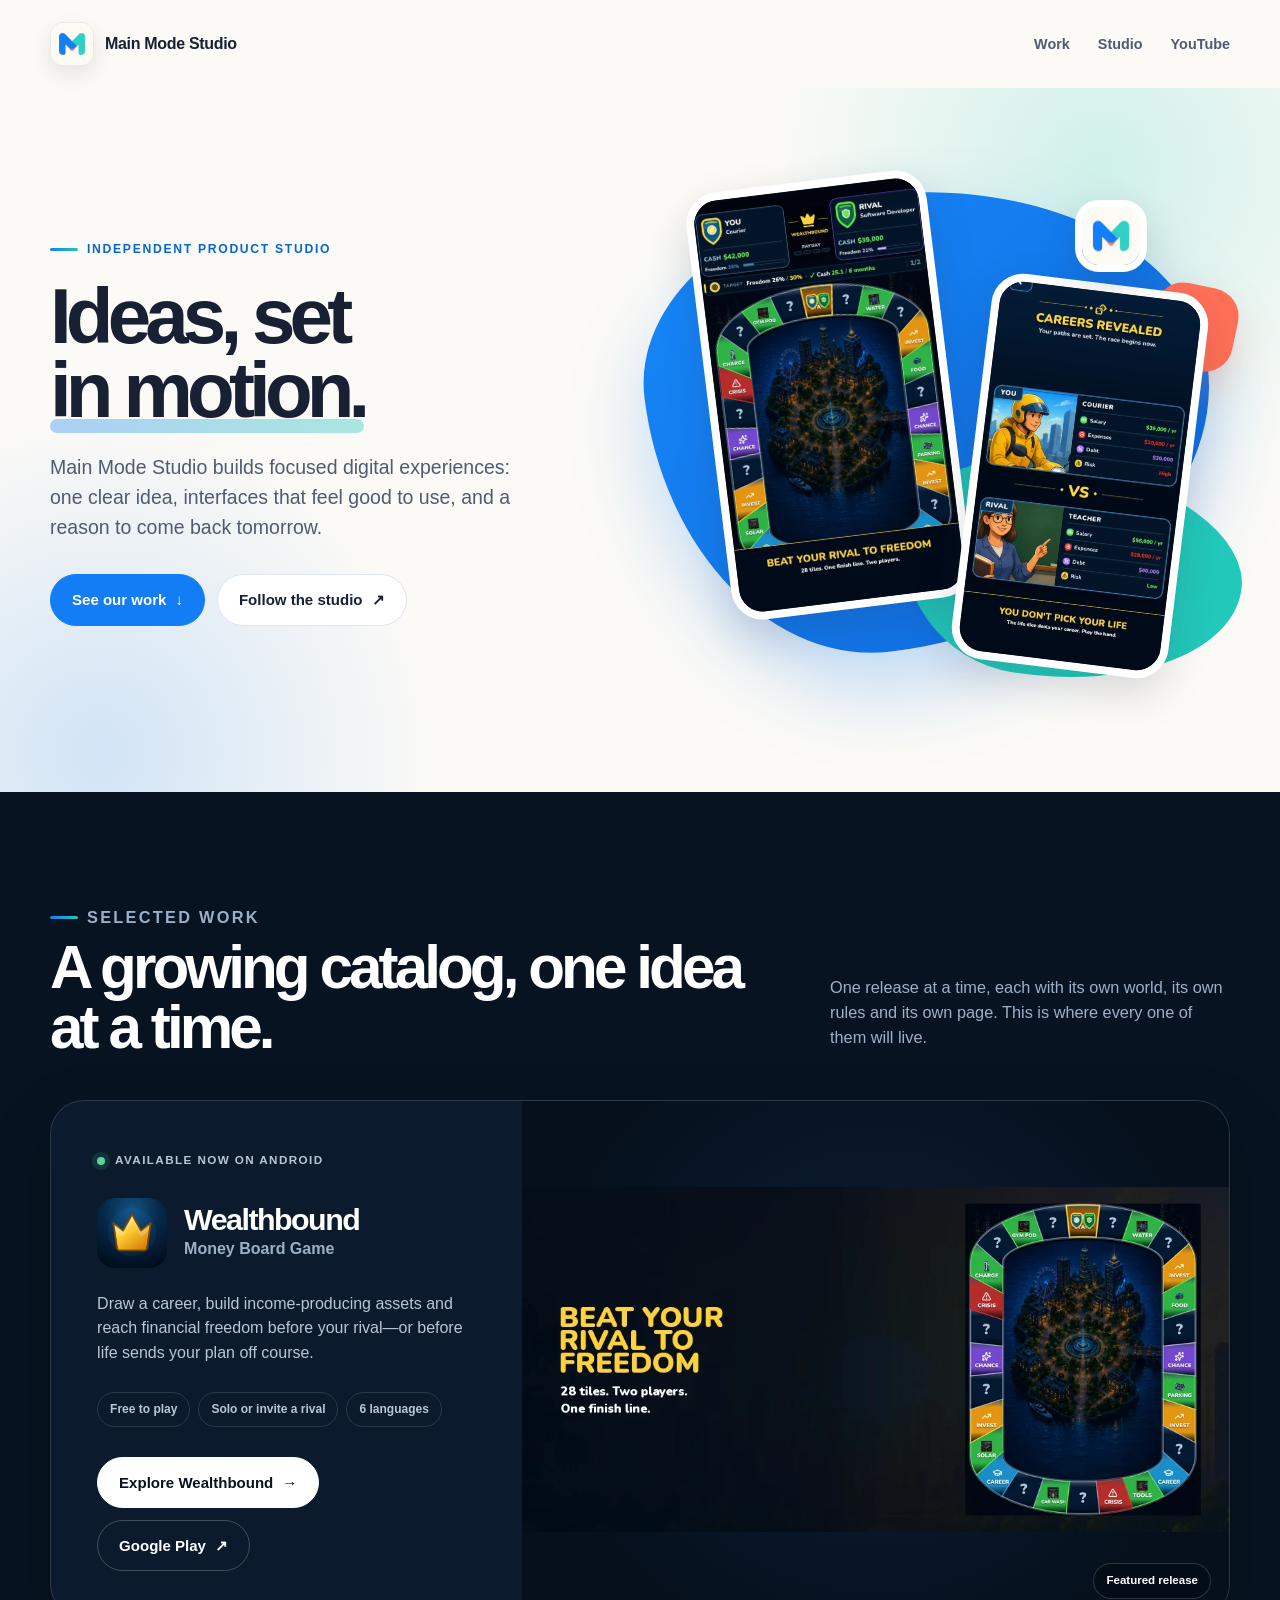
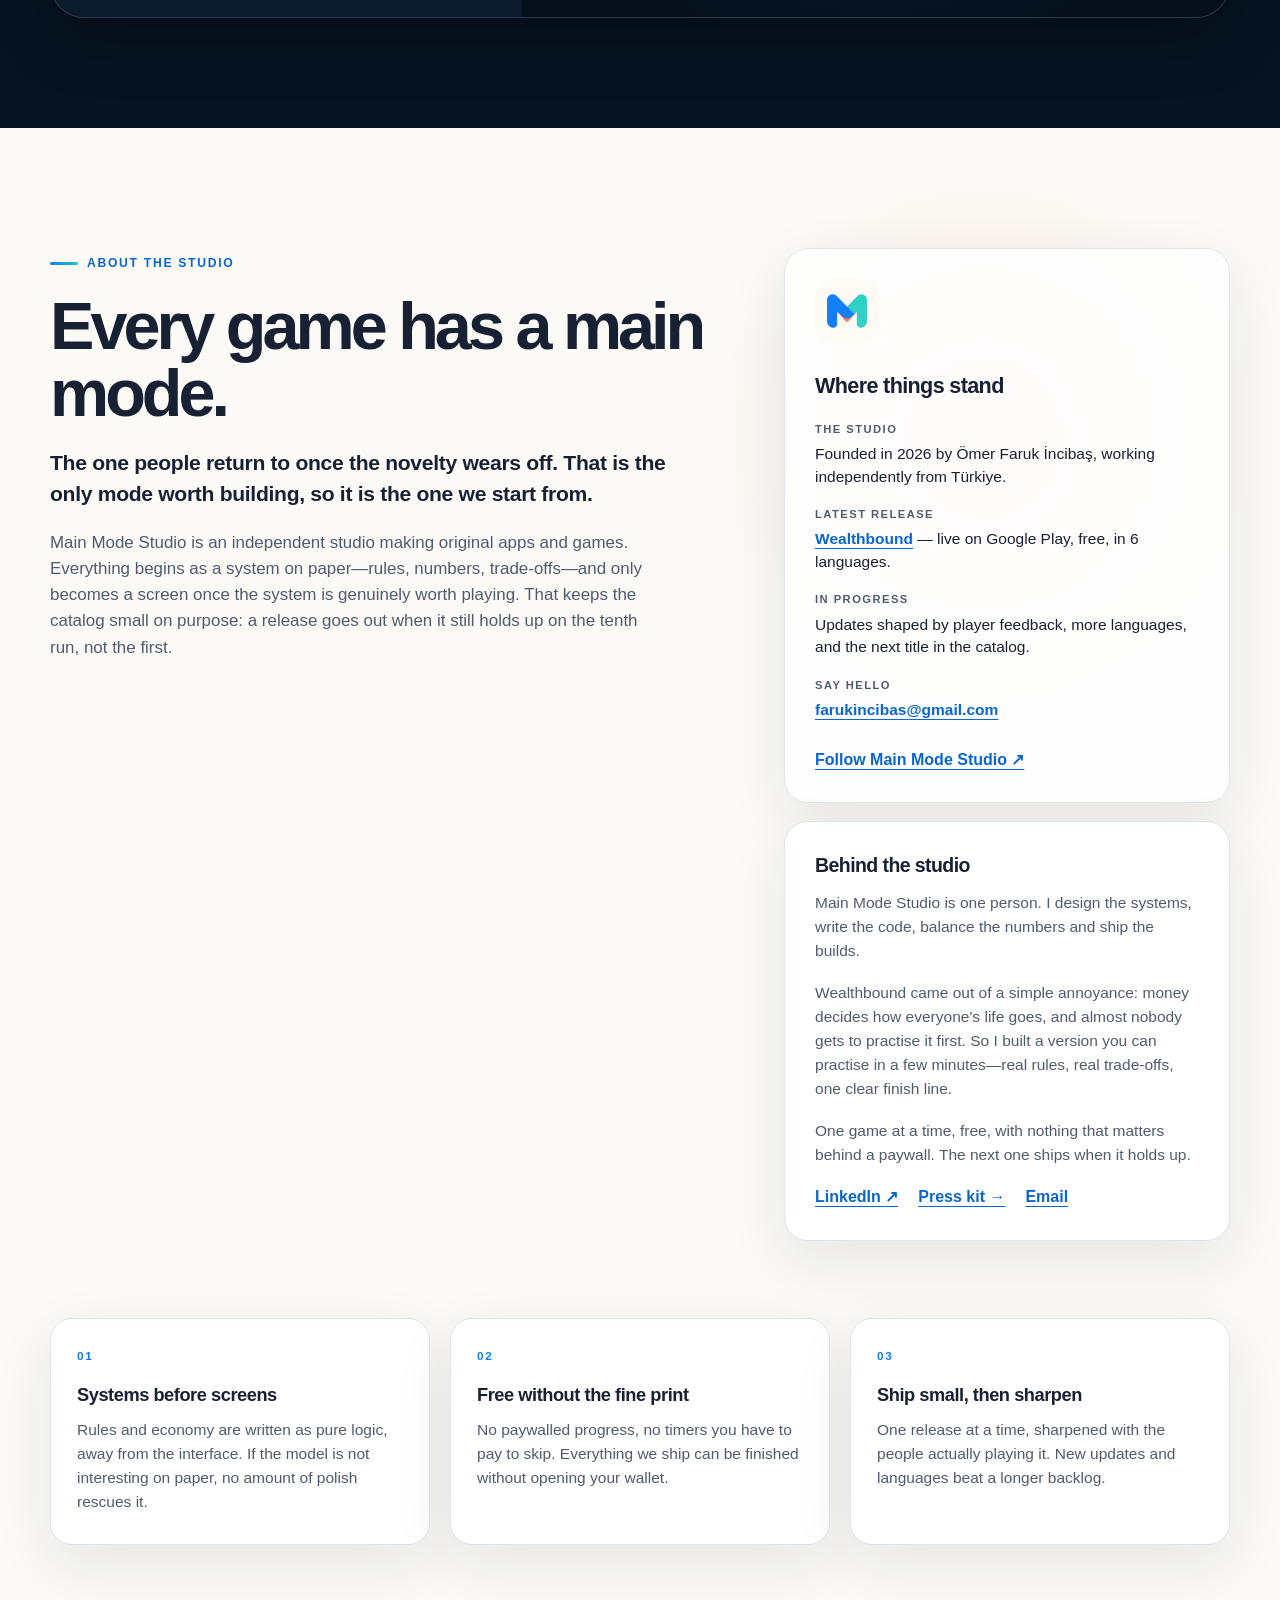
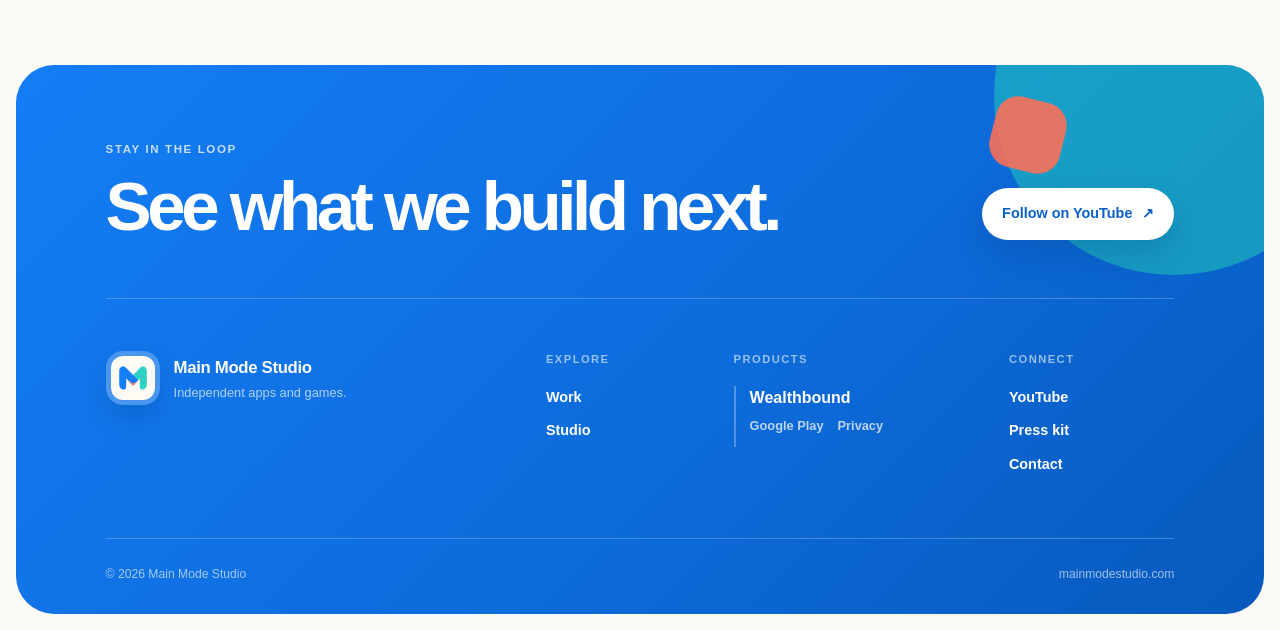
==== commit 8d85bc9e: "site: give the studio a voice in the about card and press kit Replaces the placeholder blurb with a " ====
--- a/index.html
+++ b/index.html
@@ -134,7 +134,9 @@
           </aside>
           <aside class="studio-person" aria-labelledby="studio-person-title">
             <h3 id="studio-person-title">Behind the studio</h3>
-            <p>Main Mode Studio is one person. I design the systems, write the code, balance the numbers and ship the builds—which is why the catalog grows one game at a time, and why a release has to hold up on its own before it goes out.</p>
+            <p>Main Mode Studio is one person. I design the systems, write the code, balance the numbers and ship the builds.</p>
+            <p>Wealthbound came out of a simple annoyance: money decides how everyone's life goes, and almost nobody gets to practise it first. So I built a version you can practise in a few minutes—real rules, real trade-offs, one clear finish line.</p>
+            <p>One game at a time, free, with nothing that matters behind a paywall. The next one ships when it holds up.</p>
             <div class="person-links">
               <a class="text-link" href="https://www.linkedin.com/in/%C3%B6mer-faruk-inciba%C5%9F-8bb659b9" target="_blank" rel="noopener">LinkedIn <span aria-hidden="true">↗</span></a>
               <a class="text-link" href="/press/">Press kit <span aria-hidden="true">→</span></a>
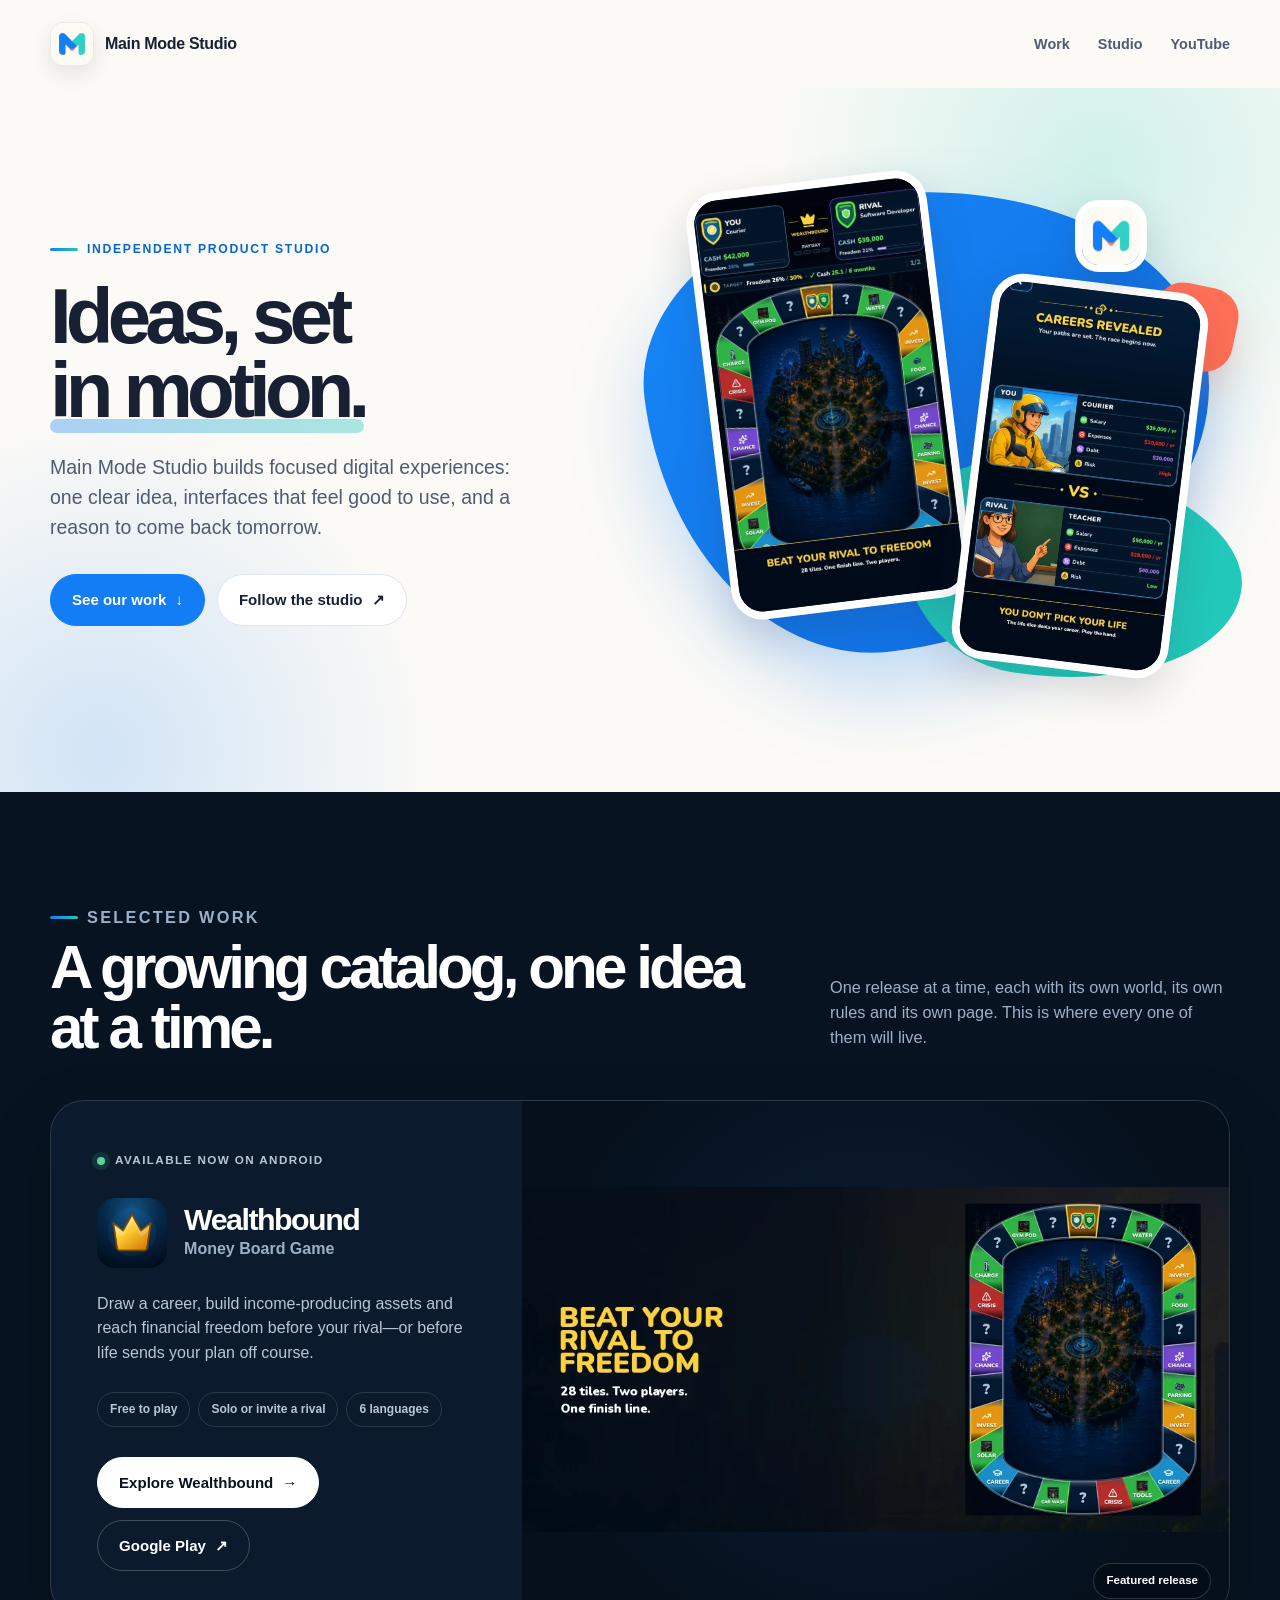
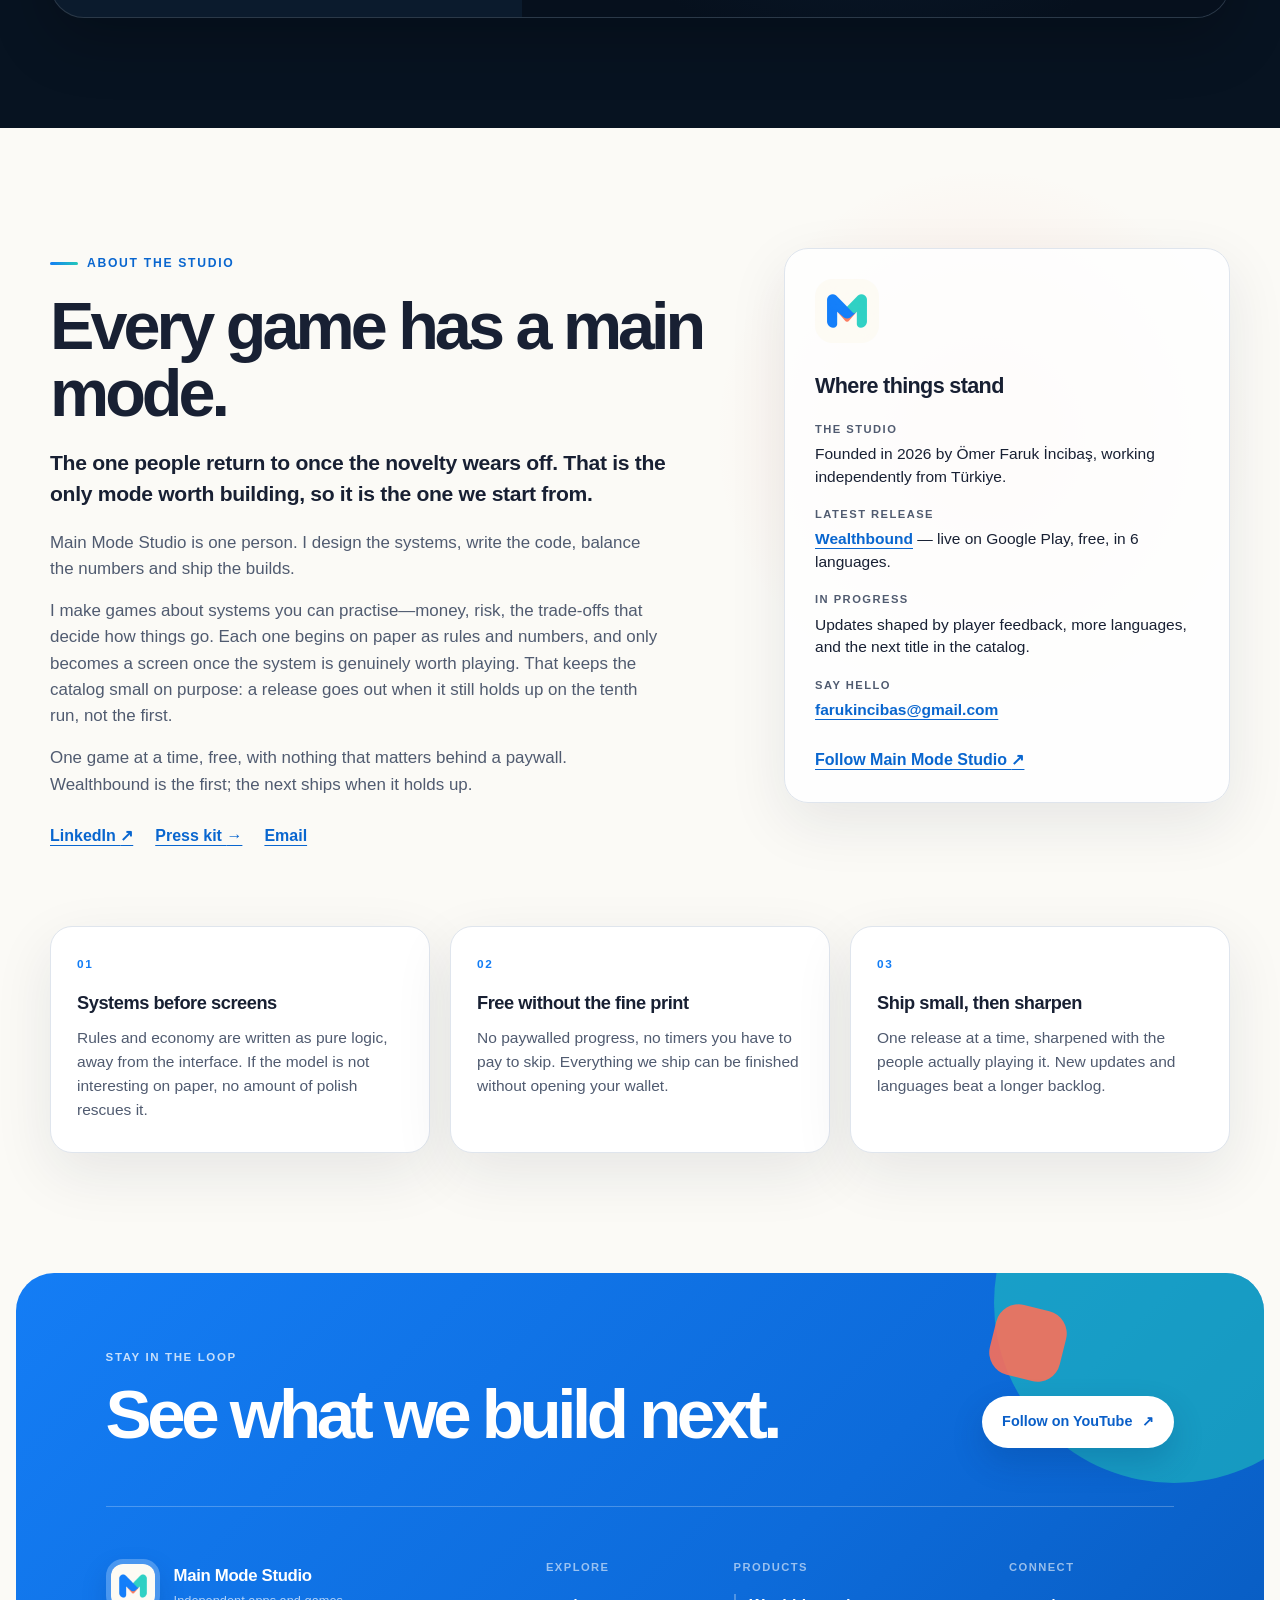
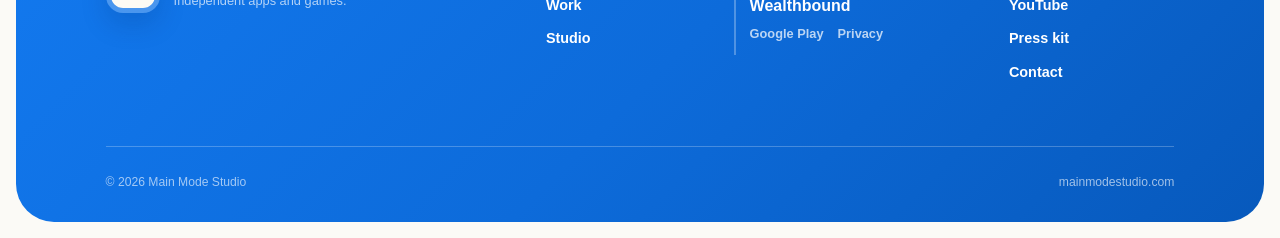
==== commit fe49bfa1: "site: write the studio pages for a catalog, not for one game The about section had turned into a Wea" ====
--- a/index.html
+++ b/index.html
@@ -106,44 +106,38 @@
             <p class="eyebrow">About the studio</p>
             <h2 id="studio-title">Every game has a main mode.</h2>
             <p class="studio-lead">The one people return to once the novelty wears off. That is the only mode worth building, so it is the one we start from.</p>
-            <p class="studio-copy">Main Mode Studio is an independent studio making original apps and games. Everything begins as a system on paper—rules, numbers, trade-offs—and only becomes a screen once the system is genuinely worth playing. That keeps the catalog small on purpose: a release goes out when it still holds up on the tenth run, not the first.</p>
-          </div>
-          <div class="studio-side">
-          <aside class="studio-note" aria-labelledby="studio-note-title">
-            <img src="/main-mode-studio-logo.png" alt="" width="64" height="64" loading="lazy" />
-            <h3 id="studio-note-title">Where things stand</h3>
-            <dl class="studio-facts">
-              <div>
-                <dt>The studio</dt>
-                <dd>Founded in 2026 by Ömer Faruk İncibaş, working independently from Türkiye.</dd>
-              </div>
-              <div>
-                <dt>Latest release</dt>
-                <dd><a class="text-link" href="/products/wealthbound/">Wealthbound</a> — live on Google Play, free, in 6 languages.</dd>
-              </div>
-              <div>
-                <dt>In progress</dt>
-                <dd>Updates shaped by player feedback, more languages, and the next title in the catalog.</dd>
-              </div>
-              <div>
-                <dt>Say hello</dt>
-                <dd><a class="text-link" href="mailto:farukincibas@gmail.com">farukincibas@gmail.com</a></dd>
-              </div>
-            </dl>
-            <a class="text-link" href="https://www.youtube.com/@MainModeStudio" target="_blank" rel="noopener">Follow Main Mode Studio <span aria-hidden="true">↗</span></a>
-          </aside>
-          <aside class="studio-person" aria-labelledby="studio-person-title">
-            <h3 id="studio-person-title">Behind the studio</h3>
-            <p>Main Mode Studio is one person. I design the systems, write the code, balance the numbers and ship the builds.</p>
-            <p>Wealthbound came out of a simple annoyance: money decides how everyone's life goes, and almost nobody gets to practise it first. So I built a version you can practise in a few minutes—real rules, real trade-offs, one clear finish line.</p>
-            <p>One game at a time, free, with nothing that matters behind a paywall. The next one ships when it holds up.</p>
+            <p class="studio-copy">Main Mode Studio is one person. I design the systems, write the code, balance the numbers and ship the builds.</p>
+            <p class="studio-copy">I make games about systems you can practise—money, risk, the trade-offs that decide how things go. Each one begins on paper as rules and numbers, and only becomes a screen once the system is genuinely worth playing. That keeps the catalog small on purpose: a release goes out when it still holds up on the tenth run, not the first.</p>
+            <p class="studio-copy">One game at a time, free, with nothing that matters behind a paywall. Wealthbound is the first; the next ships when it holds up.</p>
             <div class="person-links">
               <a class="text-link" href="https://www.linkedin.com/in/%C3%B6mer-faruk-inciba%C5%9F-8bb659b9" target="_blank" rel="noopener">LinkedIn <span aria-hidden="true">↗</span></a>
               <a class="text-link" href="/press/">Press kit <span aria-hidden="true">→</span></a>
               <a class="text-link" href="mailto:farukincibas@gmail.com">Email</a>
             </div>
+          </div>
+          <aside class="studio-note" aria-labelledby="studio-note-title">
+            <img src="/main-mode-studio-logo.png" alt="" width="64" height="64" loading="lazy" />
+            <h3 id="studio-note-title">Where things stand</h3>
+            <dl class="studio-facts">
+              <div>
+                <dt>The studio</dt>
+                <dd>Founded in 2026 by Ömer Faruk İncibaş, working independently from Türkiye.</dd>
+              </div>
+              <div>
+                <dt>Latest release</dt>
+                <dd><a class="text-link" href="/products/wealthbound/">Wealthbound</a> — live on Google Play, free, in 6 languages.</dd>
+              </div>
+              <div>
+                <dt>In progress</dt>
+                <dd>Updates shaped by player feedback, more languages, and the next title in the catalog.</dd>
+              </div>
+              <div>
+                <dt>Say hello</dt>
+                <dd><a class="text-link" href="mailto:farukincibas@gmail.com">farukincibas@gmail.com</a></dd>
+              </div>
+            </dl>
+            <a class="text-link" href="https://www.youtube.com/@MainModeStudio" target="_blank" rel="noopener">Follow Main Mode Studio <span aria-hidden="true">↗</span></a>
           </aside>
-          </div>
         </div>
         <ul class="studio-principles" aria-label="How the studio works">
           <li>
--- a/assets/site.css
+++ b/assets/site.css
@@ -361,7 +361,7 @@
   line-height: 1;
 }
 .studio-lead { max-width: 620px; margin-bottom: 20px; color: var(--ink); font-size: clamp(1.1rem, 1.7vw, 1.32rem); font-weight: 550; letter-spacing: -0.015em; line-height: 1.45; }
-.studio-copy { max-width: 610px; color: var(--muted); font-size: 1.06rem; }
+.studio-copy { max-width: 610px; margin-bottom: 16px; color: var(--muted); font-size: 1.06rem; }
 .studio-principles {
   position: relative;
   margin: clamp(52px, 6vw, 78px) 0 0;
@@ -443,19 +443,12 @@
 .feature-point-number { margin-bottom: 32px; color: var(--teal); font-size: 0.73rem; font-weight: 850; letter-spacing: 0.13em; }
 .feature-point h3 { margin-bottom: 9px; font-size: 1.25rem; }
 .feature-point p { margin-bottom: 0; color: #9cb1c8; font-size: 0.92rem; }
-
-/* Studio side column: status card + who is behind it */
-.studio-side { display: grid; gap: 18px; align-content: start; }
-.studio-person {
-  border: 1px solid var(--line);
-  border-radius: 24px;
-  padding: 28px 30px 30px;
-  background: var(--paper);
-  box-shadow: var(--shadow-soft);
-}
-.studio-person h3 { margin-bottom: 10px; font-size: 1.22rem; letter-spacing: -0.03em; }
-.studio-person p { margin-bottom: 18px; color: var(--muted); font-size: 0.97rem; }
-.person-links { display: flex; flex-wrap: wrap; gap: 20px; }
+.product-note { max-width: 720px; margin-top: clamp(48px, 6vw, 76px); border-left: 3px solid var(--teal); padding-left: 22px; }
+.product-note h3 { margin-bottom: 8px; font-size: 1.08rem; letter-spacing: -0.02em; }
+.product-note p { margin-bottom: 0; color: #b8c6d6; }
+
+/* About column: the studio voice, links under the copy */
+.person-links { display: flex; flex-wrap: wrap; gap: 22px; margin-top: 26px; }
 
 /* Product page closing band: keeps a light section between the dark page and the footer */
 .product-outro { background: var(--canvas); padding: clamp(64px, 8vw, 104px) 0 clamp(70px, 8vw, 108px); }
@@ -492,6 +485,11 @@
 .press-asset img { width: 100%; height: auto; }
 .press-asset figcaption { padding: 13px 16px 15px; color: var(--muted); font-size: 0.8rem; font-weight: 650; }
 .press-asset-wide { grid-column: 1 / -1; }
+.press-assets-studio { margin-top: 26px; grid-template-columns: minmax(0, 250px); }
+.press-game { margin-top: 26px; }
+.press-game + .press-game { border-top: 1px solid var(--line); margin-top: 46px; padding-top: 42px; }
+.press-game h3 { margin-bottom: 2px; font-size: clamp(1.6rem, 2.6vw, 2.2rem); letter-spacing: -0.04em; }
+.press-game .press-assets { margin-top: 26px; }
 .press-asset-logo img { padding: 22px; background: var(--canvas); }
 
 /* Footer */
@@ -613,7 +611,6 @@
   .product-icon { width: 58px; height: 58px; border-radius: 15px; }
   .studio-note { padding: 24px; }
   .studio-principles { grid-template-columns: 1fr; gap: 14px; }
-  .studio-person { padding: 24px 22px 26px; }
   .product-outro-inner { align-items: flex-start; flex-direction: column; }
   .press-assets { grid-template-columns: 1fr; }
   .press-facts > div { grid-template-columns: 1fr; gap: 4px; }
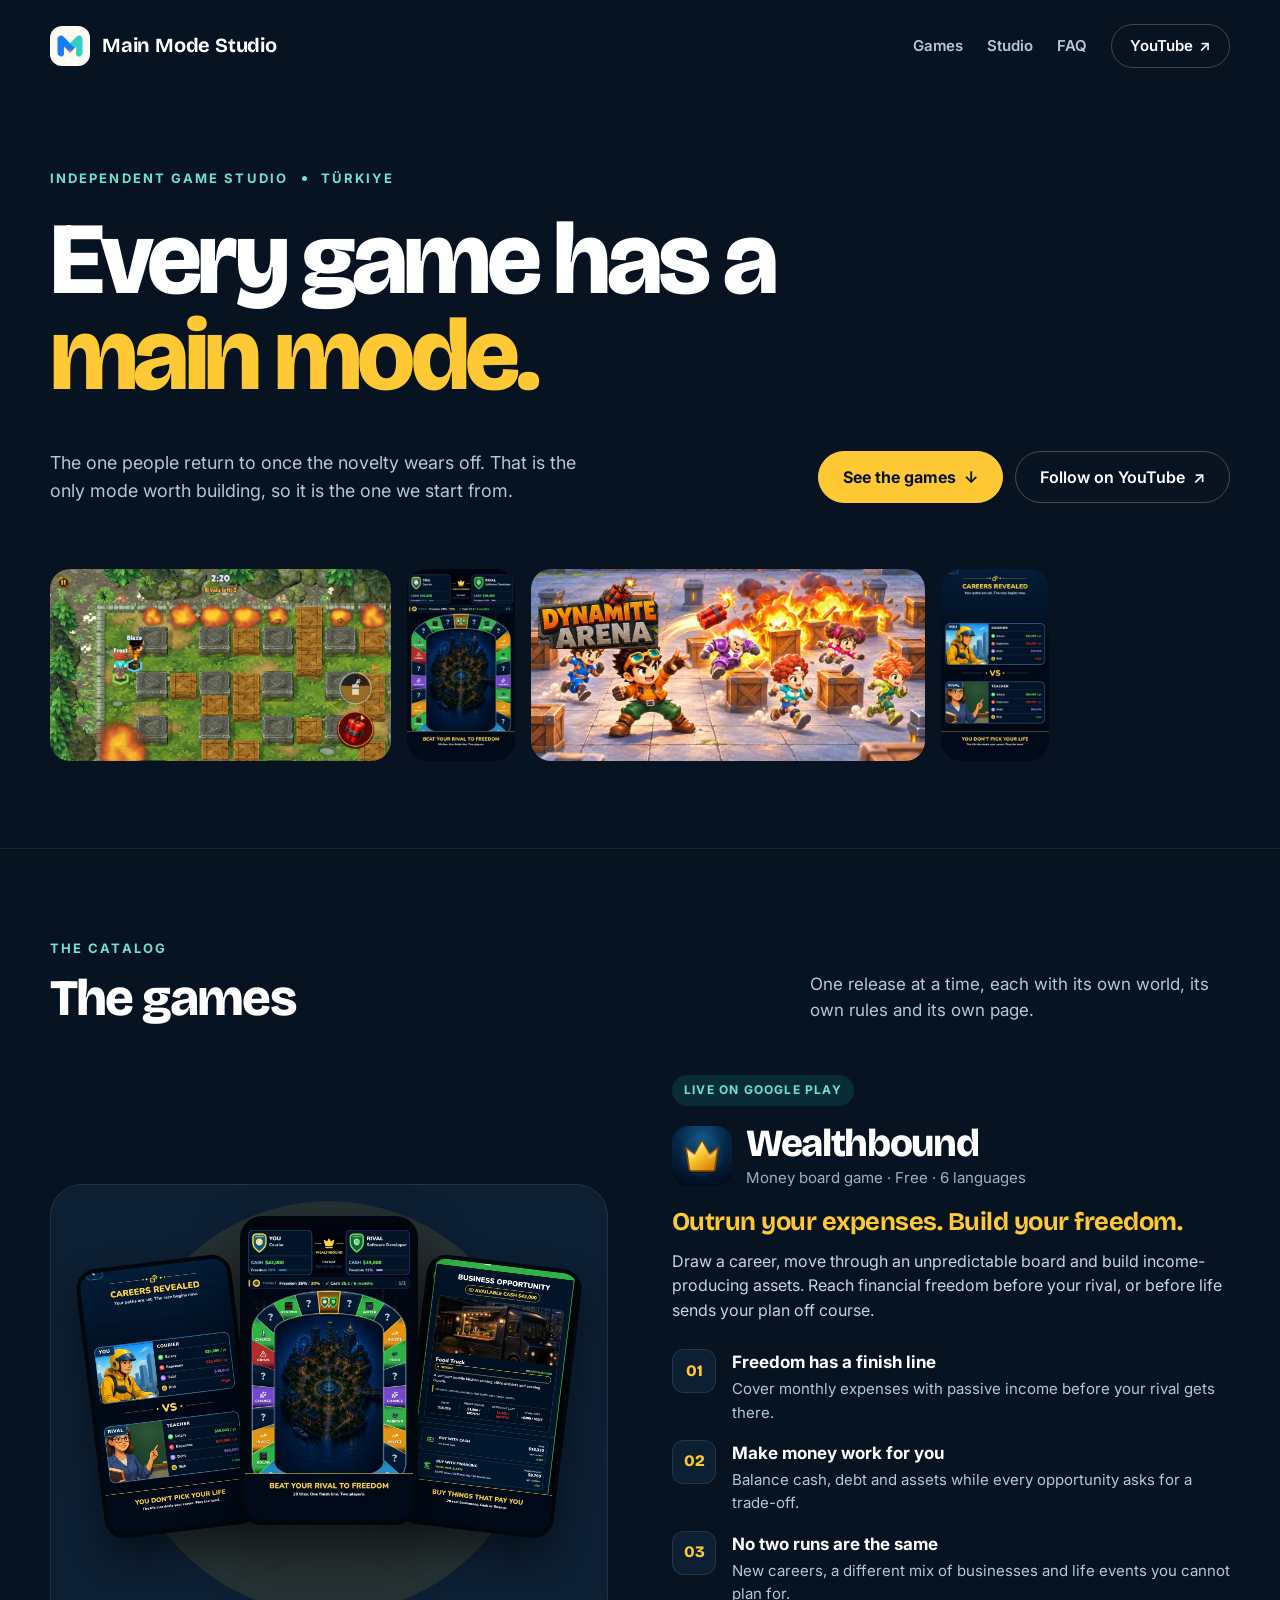
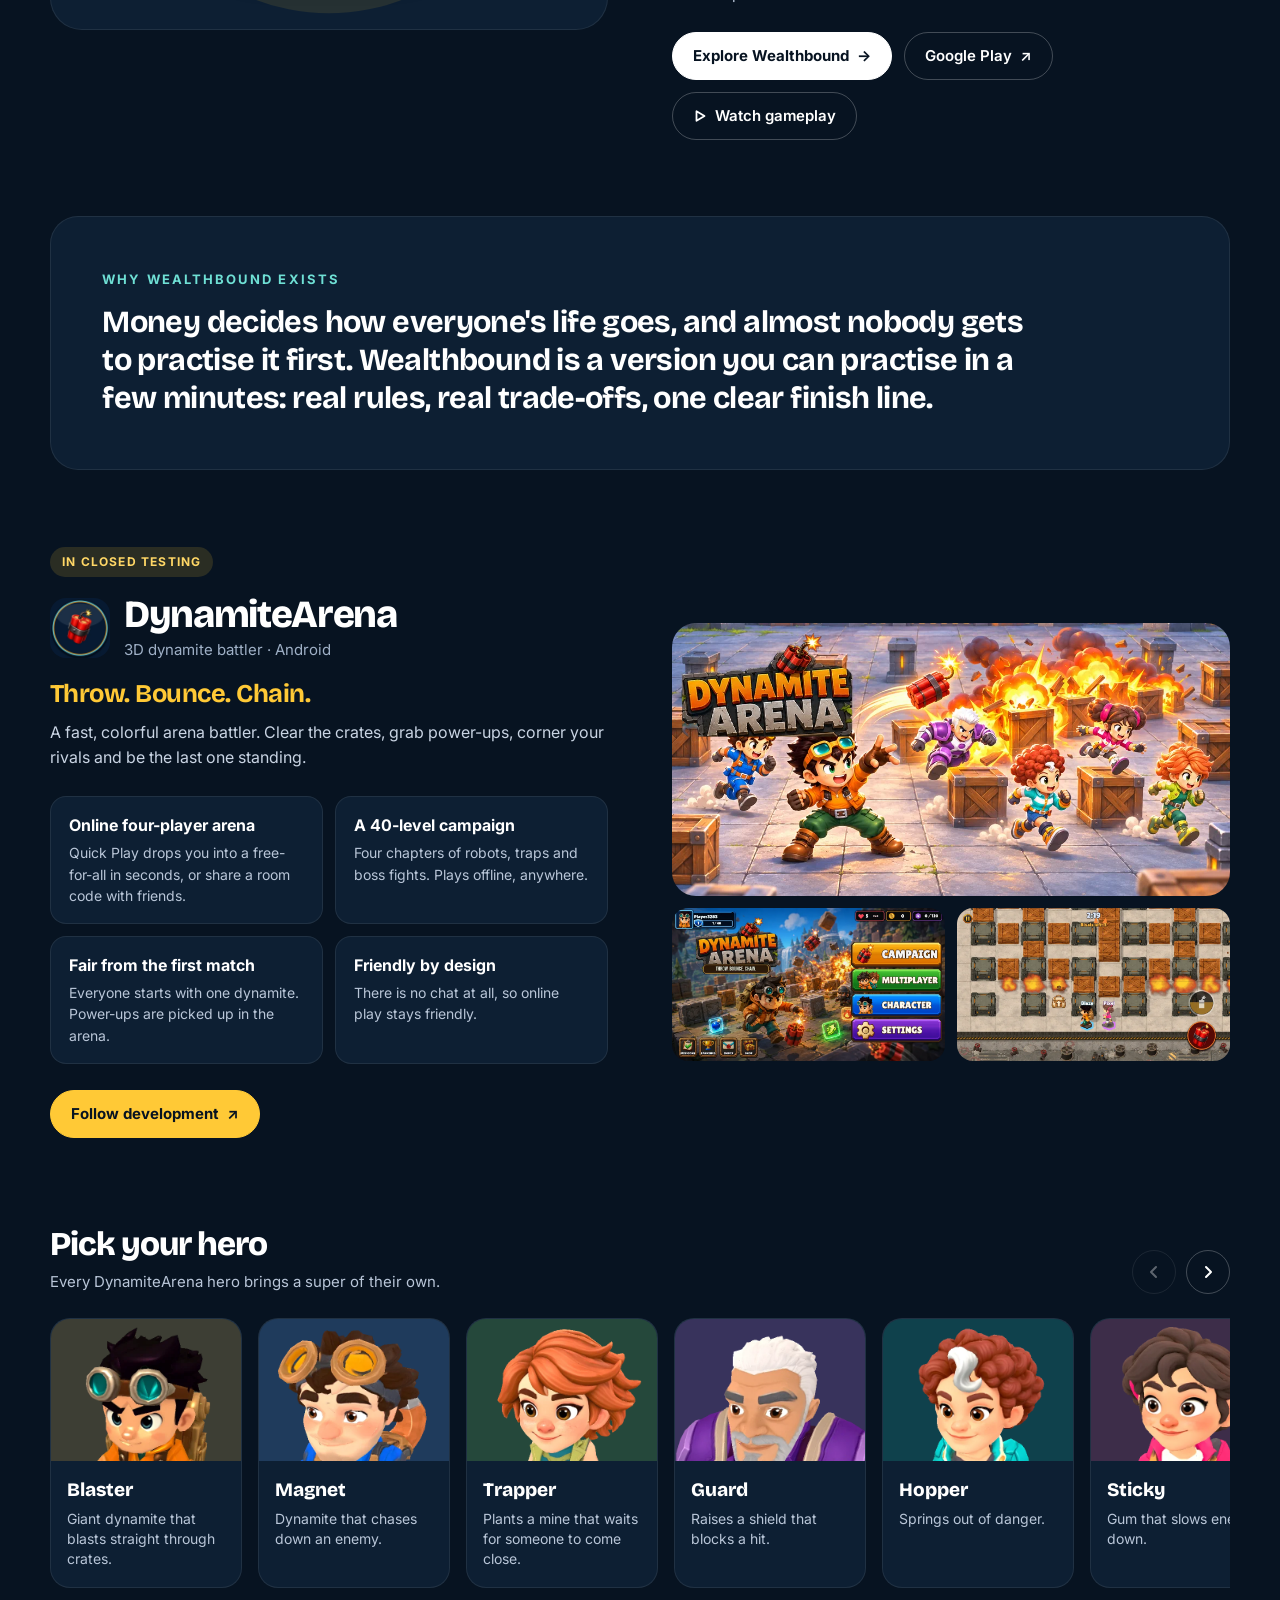
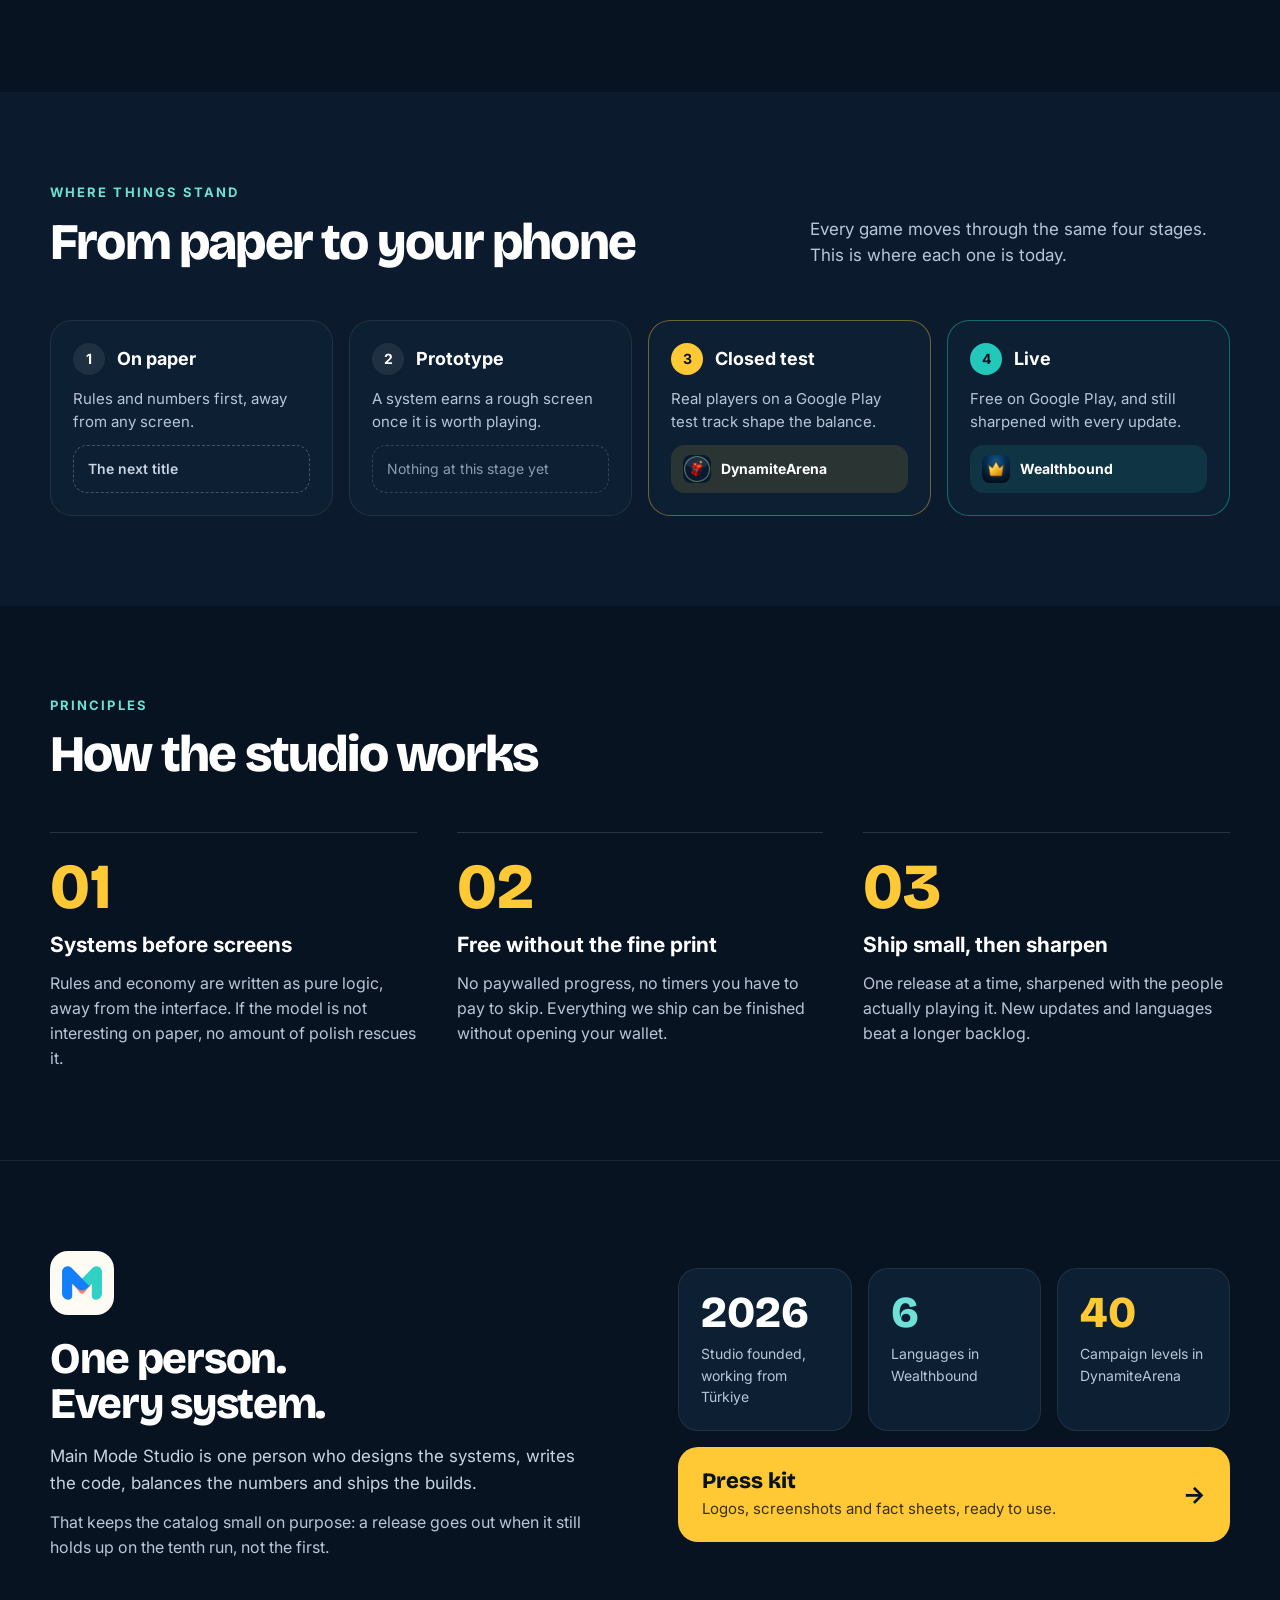
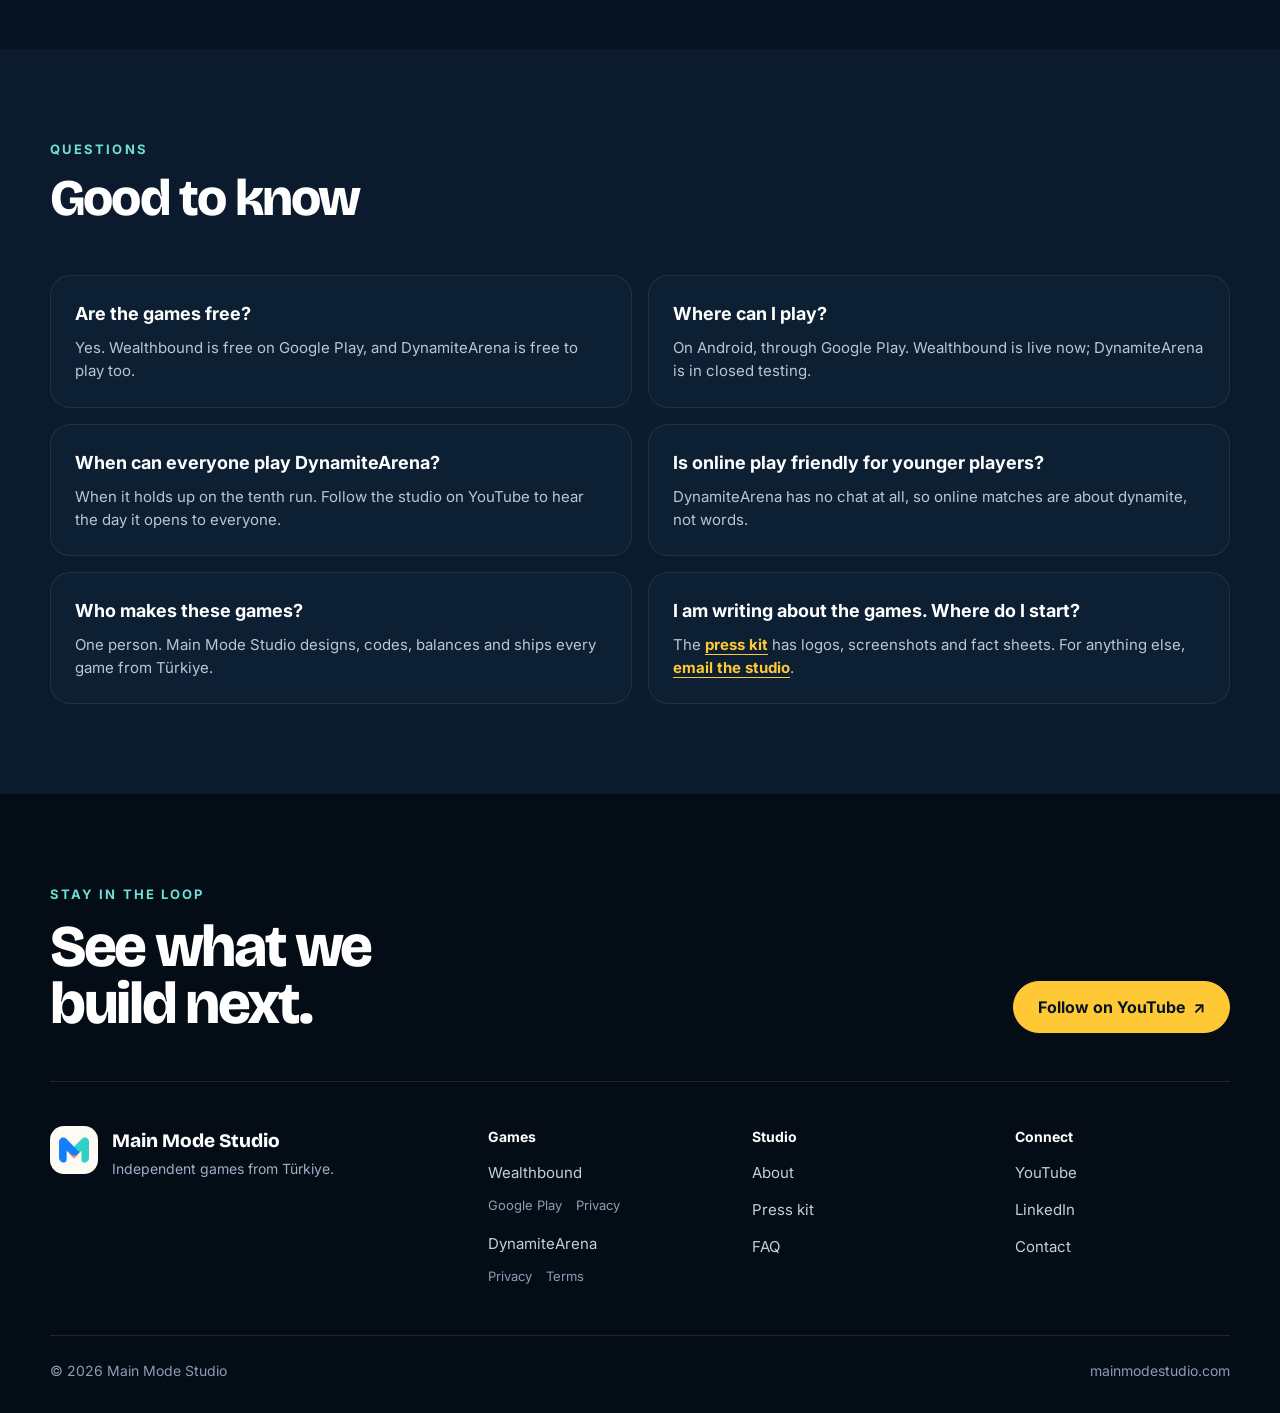
==== commit 8fdcaf03: "feat(site): redesign the studio site in the Night theme and add DynamiteArena - Homepage: big "main " ====
--- a/index.html
+++ b/index.html
@@ -3,15 +3,18 @@
 <head>
   <meta charset="utf-8" />
   <meta name="viewport" content="width=device-width, initial-scale=1" />
-  <title>Main Mode Studio — Independent Apps &amp; Games</title>
-  <meta name="description" content="Main Mode Studio is an independent product studio creating focused apps and games, including Wealthbound." />
-  <meta name="theme-color" content="#fbfaf6" />
+  <title>Main Mode Studio — Independent Games</title>
+  <meta name="description" content="Main Mode Studio is a one-person game studio from Türkiye. Wealthbound is out now on Google Play; DynamiteArena is in closed testing." />
+  <meta name="theme-color" content="#071321" />
   <link rel="canonical" href="https://mainmodestudio.com/" />
   <link rel="icon" type="image/png" href="/main-mode-studio-logo.png" />
+  <link rel="preconnect" href="https://fonts.googleapis.com" />
+  <link rel="preconnect" href="https://fonts.gstatic.com" crossorigin />
+  <link rel="stylesheet" href="https://fonts.googleapis.com/css2?family=Bricolage+Grotesque:wght@700;800&amp;family=Inter:wght@400;600;700&amp;display=swap" />
   <link rel="stylesheet" href="/assets/site.css" />
   <meta property="og:type" content="website" />
-  <meta property="og:title" content="Main Mode Studio — Independent Apps &amp; Games" />
-  <meta property="og:description" content="Original digital experiences made with focus, clarity and care." />
+  <meta property="og:title" content="Main Mode Studio — Independent Games" />
+  <meta property="og:description" content="Every game has a main mode. We build that one first." />
   <meta property="og:url" content="https://mainmodestudio.com/" />
   <meta property="og:image" content="https://mainmodestudio.com/assets/wealthbound-feature.webp" />
 </head>
@@ -20,180 +23,271 @@
 
   <header class="site-header">
     <a class="brand" href="/" aria-label="Main Mode Studio home">
-      <img src="/main-mode-studio-logo.png" alt="" width="44" height="44" />
+      <img src="/main-mode-studio-logo.png" alt="" width="40" height="40" />
       <span>Main Mode Studio</span>
     </a>
     <nav class="site-nav" aria-label="Primary navigation">
-      <a href="#work">Work</a>
+      <a href="#games">Games</a>
       <a href="#studio">Studio</a>
-      <a href="https://www.youtube.com/@MainModeStudio" target="_blank" rel="noopener">YouTube</a>
+      <a href="#faq">FAQ</a>
+      <a class="nav-pill" href="https://www.youtube.com/@MainModeStudio" target="_blank" rel="noopener">YouTube <span aria-hidden="true">↗</span></a>
     </nav>
   </header>
 
   <main id="main-content">
     <section class="home-hero" aria-labelledby="hero-title">
-      <div class="home-hero-inner">
-        <div class="home-hero-copy">
-          <p class="eyebrow">Independent product studio</p>
-          <h1 id="hero-title">Ideas, set <span class="accent-word">in motion.</span></h1>
-          <p>Main Mode Studio builds focused digital experiences: one clear idea, interfaces that feel good to use, and a reason to come back tomorrow.</p>
-          <div class="button-row">
-            <a class="button button-primary" href="#work">See our work <span aria-hidden="true">↓</span></a>
-            <a class="button" href="https://www.youtube.com/@MainModeStudio" target="_blank" rel="noopener">Follow the studio <span aria-hidden="true">↗</span></a>
-          </div>
-        </div>
-
-        <div class="hero-art" aria-label="Screens from our featured release, Wealthbound">
-          <div class="hero-blob hero-blob-blue" aria-hidden="true"></div>
-          <div class="hero-blob hero-blob-teal" aria-hidden="true"></div>
-          <div class="hero-coral" aria-hidden="true"></div>
-          <div class="phone phone-one">
-            <img src="/assets/wealthbound-board.webp" alt="Wealthbound board and rival race" width="576" height="1024" />
-          </div>
-          <div class="phone phone-two">
-            <img src="/assets/wealthbound-careers.webp" alt="Wealthbound career cards" width="576" height="1024" />
-          </div>
-          <img class="hero-logo" src="/main-mode-studio-logo.png" alt="" width="72" height="72" />
-        </div>
-      </div>
-    </section>
-
-    <section class="work-section" id="work" aria-labelledby="work-title">
-      <div class="section-shell">
-        <div class="work-heading">
-          <div>
-            <p class="eyebrow eyebrow-on-dark">Selected work</p>
-            <h2 id="work-title">A growing catalog, one idea at a time.</h2>
-          </div>
-          <p>One release at a time, each with its own world, its own rules and its own page. This is where every one of them will live.</p>
-        </div>
-
-        <div class="portfolio-grid">
-          <article class="product-card product-card-featured" data-product="wealthbound">
-            <div class="product-card-copy">
-              <p class="product-status">Available now on Android</p>
-              <div class="product-title-row">
-                <img class="product-icon" src="/assets/wealthbound-icon.webp" alt="Wealthbound app icon" width="256" height="256" />
-                <div>
-                  <h3>Wealthbound</h3>
-                  <p>Money Board Game</p>
-                </div>
+      <p class="hero-kicker"><span>Independent game studio</span><span class="dot" aria-hidden="true"></span><span>Türkiye</span></p>
+      <h1 id="hero-title">Every game has a <span class="accent nowrap">main mode.</span></h1>
+      <div class="hero-row">
+        <p>The one people return to once the novelty wears off. That is the only mode worth building, so it is the one we start from.</p>
+        <div class="button-row">
+          <a class="button button-gold" href="#games">See the games <span aria-hidden="true">↓</span></a>
+          <a class="button" href="https://www.youtube.com/@MainModeStudio" target="_blank" rel="noopener">Follow on YouTube <span aria-hidden="true">↗</span></a>
+        </div>
+      </div>
+      <ul class="screen-rail" aria-label="Screens from our games">
+        <li><img src="/assets/dynamitearena-arena-chain.webp" alt="DynamiteArena: a chain of blasts tearing through a crate arena" width="960" height="540" /></li>
+        <li><img src="/assets/wealthbound-board.webp" alt="Wealthbound: racing a rival around the board" width="576" height="1024" /></li>
+        <li><img src="/assets/dynamitearena-feature.webp" alt="DynamiteArena heroes throwing dynamite across the arena" width="1024" height="500" /></li>
+        <li><img src="/assets/wealthbound-careers.webp" alt="Wealthbound: drawing a career and starting finances" width="576" height="1024" /></li>
+      </ul>
+    </section>
+
+    <section class="section section-rule" id="games" aria-labelledby="games-title">
+      <div class="wrap">
+        <div class="section-head">
+          <div>
+            <p class="eyebrow">The catalog</p>
+            <h2 class="section-title" id="games-title">The games</h2>
+          </div>
+          <p>One release at a time, each with its own world, its own rules and its own page.</p>
+        </div>
+
+        <article class="game-feature" id="wealthbound" aria-labelledby="wealthbound-title">
+          <div class="game-feature-media">
+            <div class="phone-stage">
+              <div class="phone phone-left"><img src="/assets/wealthbound-careers.webp" alt="Receive a career and starting finances" width="576" height="1024" loading="lazy" /></div>
+              <div class="phone phone-right"><img src="/assets/wealthbound-assets.webp" alt="Decide whether to buy an income-producing business" width="576" height="1024" loading="lazy" /></div>
+              <div class="phone phone-center"><img src="/assets/wealthbound-board.webp" alt="Race a rival around the Wealthbound board" width="576" height="1024" loading="lazy" /></div>
+            </div>
+          </div>
+          <div>
+            <p class="chip chip-live">Live on Google Play</p>
+            <div class="game-title">
+              <img src="/assets/wealthbound-icon.webp" alt="" width="60" height="60" />
+              <div>
+                <h3 id="wealthbound-title">Wealthbound</h3>
+                <p>Money board game · Free · 6 languages</p>
               </div>
-              <p>Draw a career, build income-producing assets and reach financial freedom before your rival—or before life sends your plan off course.</p>
-              <div class="tag-row" aria-label="Wealthbound details">
-                <span class="tag">Free to play</span>
-                <span class="tag">Solo or invite a rival</span>
-                <span class="tag">6 languages</span>
+            </div>
+            <p class="game-tagline">Outrun your expenses. Build your freedom.</p>
+            <p class="game-copy">Draw a career, move through an unpredictable board and build income-producing assets. Reach financial freedom before your rival, or before life sends your plan off course.</p>
+            <ol class="step-list" aria-label="What you do in Wealthbound">
+              <li><span class="step-num" aria-hidden="true">01</span><div><h4>Freedom has a finish line</h4><p>Cover monthly expenses with passive income before your rival gets there.</p></div></li>
+              <li><span class="step-num" aria-hidden="true">02</span><div><h4>Make money work for you</h4><p>Balance cash, debt and assets while every opportunity asks for a trade-off.</p></div></li>
+              <li><span class="step-num" aria-hidden="true">03</span><div><h4>No two runs are the same</h4><p>New careers, a different mix of businesses and life events you cannot plan for.</p></div></li>
+            </ol>
+            <div class="button-row">
+              <a class="button button-small button-light" href="/products/wealthbound/">Explore Wealthbound <span aria-hidden="true">→</span></a>
+              <a class="button button-small" href="https://play.google.com/store/apps/details?id=com.wealthbound.app" target="_blank" rel="noopener">Google Play <span aria-hidden="true">↗</span></a>
+              <a class="button button-small" href="https://www.youtube.com/watch?v=weS8EK2cBG4" target="_blank" rel="noopener"><svg aria-hidden="true" width="14" height="14" viewBox="0 0 14 14" fill="none" stroke="currentColor" stroke-width="1.8" stroke-linejoin="round"><path d="M3.5 2.2v9.6L11.5 7z"/></svg>Watch gameplay</a>
+            </div>
+          </div>
+        </article>
+
+        <figure class="quote-card">
+          <figcaption>Why Wealthbound exists</figcaption>
+          <blockquote>Money decides how everyone's life goes, and almost nobody gets to practise it first. Wealthbound is a version you can practise in a few minutes: real rules, real trade-offs, one clear finish line.</blockquote>
+        </figure>
+
+        <article class="game-feature game-feature-reverse" id="dynamitearena" aria-labelledby="dynamitearena-title">
+          <div class="game-feature-media media-stack">
+            <img src="/assets/dynamitearena-feature.webp" alt="DynamiteArena heroes throwing dynamite across a crate-filled arena" width="1024" height="500" loading="lazy" />
+            <div class="media-pair">
+              <img src="/assets/dynamitearena-main-menu.webp" alt="DynamiteArena main menu with Campaign, Multiplayer and Character" width="960" height="540" loading="lazy" />
+              <img src="/assets/dynamitearena-arena-blast.webp" alt="A dynamite blast lighting up a stone arena" width="960" height="540" loading="lazy" />
+            </div>
+          </div>
+          <div>
+            <p class="chip chip-test">In closed testing</p>
+            <div class="game-title">
+              <img src="/assets/dynamitearena-icon.webp" alt="" width="60" height="60" />
+              <div>
+                <h3 id="dynamitearena-title">DynamiteArena</h3>
+                <p>3D dynamite battler · Android</p>
               </div>
-              <div class="button-row">
-                <a class="button button-light" href="/products/wealthbound/">Explore Wealthbound <span aria-hidden="true">→</span></a>
-                <a class="button button-ghost" href="https://play.google.com/store/apps/details?id=com.wealthbound.app" target="_blank" rel="noopener">Google Play <span aria-hidden="true">↗</span></a>
-              </div>
-            </div>
-            <a class="product-card-media" href="/products/wealthbound/" aria-label="View Wealthbound product page">
-              <img src="/assets/wealthbound-feature.webp" alt="Wealthbound board around a city at night" width="1024" height="500" loading="lazy" />
-            </a>
-          </article>
-          <!-- Add future product cards here. Each card links to /products/<slug>/. -->
-        </div>
-      </div>
-    </section>
-
-    <section class="studio-section" id="studio" aria-labelledby="studio-title">
-      <div class="section-shell">
-        <div class="studio-grid">
-          <div class="studio-intro">
-            <p class="eyebrow">About the studio</p>
-            <h2 id="studio-title">Every game has a main mode.</h2>
-            <p class="studio-lead">The one people return to once the novelty wears off. That is the only mode worth building, so it is the one we start from.</p>
-            <p class="studio-copy">Main Mode Studio is one person. I design the systems, write the code, balance the numbers and ship the builds.</p>
-            <p class="studio-copy">I make games about systems you can practise—money, risk, the trade-offs that decide how things go. Each one begins on paper as rules and numbers, and only becomes a screen once the system is genuinely worth playing. That keeps the catalog small on purpose: a release goes out when it still holds up on the tenth run, not the first.</p>
-            <p class="studio-copy">One game at a time, free, with nothing that matters behind a paywall. Wealthbound is the first; the next ships when it holds up.</p>
-            <div class="person-links">
-              <a class="text-link" href="https://www.linkedin.com/in/%C3%B6mer-faruk-inciba%C5%9F-8bb659b9" target="_blank" rel="noopener">LinkedIn <span aria-hidden="true">↗</span></a>
-              <a class="text-link" href="/press/">Press kit <span aria-hidden="true">→</span></a>
-              <a class="text-link" href="mailto:farukincibas@gmail.com">Email</a>
-            </div>
-          </div>
-          <aside class="studio-note" aria-labelledby="studio-note-title">
-            <img src="/main-mode-studio-logo.png" alt="" width="64" height="64" loading="lazy" />
-            <h3 id="studio-note-title">Where things stand</h3>
-            <dl class="studio-facts">
-              <div>
-                <dt>The studio</dt>
-                <dd>Founded in 2026 by Ömer Faruk İncibaş, working independently from Türkiye.</dd>
-              </div>
-              <div>
-                <dt>Latest release</dt>
-                <dd><a class="text-link" href="/products/wealthbound/">Wealthbound</a> — live on Google Play, free, in 6 languages.</dd>
-              </div>
-              <div>
-                <dt>In progress</dt>
-                <dd>Updates shaped by player feedback, more languages, and the next title in the catalog.</dd>
-              </div>
-              <div>
-                <dt>Say hello</dt>
-                <dd><a class="text-link" href="mailto:farukincibas@gmail.com">farukincibas@gmail.com</a></dd>
-              </div>
-            </dl>
-            <a class="text-link" href="https://www.youtube.com/@MainModeStudio" target="_blank" rel="noopener">Follow Main Mode Studio <span aria-hidden="true">↗</span></a>
-          </aside>
-        </div>
-        <ul class="studio-principles" aria-label="How the studio works">
-          <li>
-            <h3>Systems before screens</h3>
-            <p>Rules and economy are written as pure logic, away from the interface. If the model is not interesting on paper, no amount of polish rescues it.</p>
+            </div>
+            <p class="game-tagline">Throw. Bounce. Chain.</p>
+            <p class="game-copy">A fast, colorful arena battler. Clear the crates, grab power-ups, corner your rivals and be the last one standing.</p>
+            <ul class="feature-tiles" aria-label="What is in DynamiteArena">
+              <li><h4>Online four-player arena</h4><p>Quick Play drops you into a free-for-all in seconds, or share a room code with friends.</p></li>
+              <li><h4>A 40-level campaign</h4><p>Four chapters of robots, traps and boss fights. Plays offline, anywhere.</p></li>
+              <li><h4>Fair from the first match</h4><p>Everyone starts with one dynamite. Power-ups are picked up in the arena.</p></li>
+              <li><h4>Friendly by design</h4><p>There is no chat at all, so online play stays friendly.</p></li>
+            </ul>
+            <div class="button-row">
+              <a class="button button-small button-gold" href="https://www.youtube.com/@MainModeStudio" target="_blank" rel="noopener">Follow development <span aria-hidden="true">↗</span></a>
+            </div>
+          </div>
+        </article>
+
+        <div class="roster">
+          <div class="roster-head">
+            <div>
+              <h3 id="heroes-title">Pick your hero</h3>
+              <p>Every DynamiteArena hero brings a super of their own.</p>
+            </div>
+            <div class="rail-controls" data-rail-controls>
+              <button class="rail-button" type="button" data-rail-prev aria-label="Previous heroes"><svg aria-hidden="true" width="18" height="18" viewBox="0 0 18 18" fill="none" stroke="currentColor" stroke-width="2" stroke-linecap="round" stroke-linejoin="round"><path d="M11 4 6 9l5 5"/></svg></button>
+              <button class="rail-button" type="button" data-rail-next aria-label="Next heroes"><svg aria-hidden="true" width="18" height="18" viewBox="0 0 18 18" fill="none" stroke="currentColor" stroke-width="2" stroke-linecap="round" stroke-linejoin="round"><path d="m7 4 5 5-5 5"/></svg></button>
+            </div>
+          </div>
+          <!-- One <li> per hero, tinted with one of the .tint-* classes. A new hero is one more <li>: the rail scrolls, so the section never grows. -->
+          <ul class="hero-rail" aria-labelledby="heroes-title" data-hero-rail>
+            <li class="hero-card tint-gold"><img src="/assets/dynamitearena-hero-blaster.webp" alt="Blaster" width="480" height="360" loading="lazy" /><div><h4>Blaster</h4><p>Giant dynamite that blasts straight through crates.</p></div></li>
+            <li class="hero-card tint-blue"><img src="/assets/dynamitearena-hero-magnet.webp" alt="Magnet" width="480" height="360" loading="lazy" /><div><h4>Magnet</h4><p>Dynamite that chases down an enemy.</p></div></li>
+            <li class="hero-card tint-green"><img src="/assets/dynamitearena-hero-trapper.webp" alt="Trapper" width="480" height="360" loading="lazy" /><div><h4>Trapper</h4><p>Plants a mine that waits for someone to come close.</p></div></li>
+            <li class="hero-card tint-purple"><img src="/assets/dynamitearena-hero-guard.webp" alt="Guard" width="480" height="360" loading="lazy" /><div><h4>Guard</h4><p>Raises a shield that blocks a hit.</p></div></li>
+            <li class="hero-card tint-teal"><img src="/assets/dynamitearena-hero-hopper.webp" alt="Hopper" width="480" height="360" loading="lazy" /><div><h4>Hopper</h4><p>Springs out of danger.</p></div></li>
+            <li class="hero-card tint-pink"><img src="/assets/dynamitearena-hero-sticky.webp" alt="Sticky" width="480" height="360" loading="lazy" /><div><h4>Sticky</h4><p>Gum that slows enemies down.</p></div></li>
+          </ul>
+        </div>
+      </div>
+    </section>
+
+    <section class="section section-band" aria-labelledby="stages-title">
+      <div class="wrap">
+        <p class="eyebrow">Where things stand</p>
+        <div class="section-head">
+          <h2 class="section-title" id="stages-title">From paper to your phone</h2>
+          <p>Every game moves through the same four stages. This is where each one is today.</p>
+        </div>
+        <ol class="stage-list">
+          <li class="stage">
+            <div class="stage-head"><span class="stage-num" aria-hidden="true">1</span><h3>On paper</h3></div>
+            <p>Rules and numbers first, away from any screen.</p>
+            <p class="stage-token">The next title</p>
           </li>
-          <li>
-            <h3>Free without the fine print</h3>
-            <p>No paywalled progress, no timers you have to pay to skip. Everything we ship can be finished without opening your wallet.</p>
+          <li class="stage">
+            <div class="stage-head"><span class="stage-num" aria-hidden="true">2</span><h3>Prototype</h3></div>
+            <p>A system earns a rough screen once it is worth playing.</p>
+            <p class="stage-token stage-token-empty">Nothing at this stage yet</p>
           </li>
-          <li>
-            <h3>Ship small, then sharpen</h3>
-            <p>One release at a time, sharpened with the people actually playing it. New updates and languages beat a longer backlog.</p>
+          <li class="stage stage-test">
+            <div class="stage-head"><span class="stage-num" aria-hidden="true">3</span><h3>Closed test</h3></div>
+            <p>Real players on a Google Play test track shape the balance.</p>
+            <p class="stage-token"><img src="/assets/dynamitearena-icon.webp" alt="" width="28" height="28" loading="lazy" />DynamiteArena</p>
           </li>
-        </ul>
+          <li class="stage stage-live">
+            <div class="stage-head"><span class="stage-num" aria-hidden="true">4</span><h3>Live</h3></div>
+            <p>Free on Google Play, and still sharpened with every update.</p>
+            <p class="stage-token"><img src="/assets/wealthbound-icon.webp" alt="" width="28" height="28" loading="lazy" />Wealthbound</p>
+          </li>
+        </ol>
+      </div>
+    </section>
+
+    <section class="section" aria-labelledby="principles-title">
+      <div class="wrap">
+        <div class="section-head">
+          <div>
+            <p class="eyebrow">Principles</p>
+            <h2 class="section-title" id="principles-title">How the studio works</h2>
+          </div>
+        </div>
+        <ol class="principles">
+          <li><p class="principle-num" aria-hidden="true">01</p><h3>Systems before screens</h3><p>Rules and economy are written as pure logic, away from the interface. If the model is not interesting on paper, no amount of polish rescues it.</p></li>
+          <li><p class="principle-num" aria-hidden="true">02</p><h3>Free without the fine print</h3><p>No paywalled progress, no timers you have to pay to skip. Everything we ship can be finished without opening your wallet.</p></li>
+          <li><p class="principle-num" aria-hidden="true">03</p><h3>Ship small, then sharpen</h3><p>One release at a time, sharpened with the people actually playing it. New updates and languages beat a longer backlog.</p></li>
+        </ol>
+      </div>
+    </section>
+
+    <section class="section section-rule" id="studio" aria-labelledby="studio-title">
+      <div class="wrap studio-grid">
+        <div class="studio-copy">
+          <img class="studio-mark" src="/main-mode-studio-logo.png" alt="" width="64" height="64" loading="lazy" />
+          <h2 id="studio-title">One person.<br />Every system.</h2>
+          <p class="lead">Main Mode Studio is one person who designs the systems, writes the code, balances the numbers and ships the builds.</p>
+          <p>That keeps the catalog small on purpose: a release goes out when it still holds up on the tenth run, not the first.</p>
+        </div>
+        <div>
+          <dl class="stat-list">
+            <div class="stat"><dt>Studio founded, working from Türkiye</dt><dd>2026</dd></div>
+            <div class="stat stat-teal"><dt>Languages in Wealthbound</dt><dd>6</dd></div>
+            <div class="stat stat-gold"><dt>Campaign levels in DynamiteArena</dt><dd>40</dd></div>
+          </dl>
+          <a class="press-card" href="/press/">
+            <span><strong>Press kit</strong><small>Logos, screenshots and fact sheets, ready to use.</small></span>
+            <span class="arrow" aria-hidden="true">→</span>
+          </a>
+        </div>
+      </div>
+    </section>
+
+    <section class="section section-band" id="faq" aria-labelledby="faq-title">
+      <div class="wrap">
+        <div class="section-head">
+          <div>
+            <p class="eyebrow">Questions</p>
+            <h2 class="section-title" id="faq-title">Good to know</h2>
+          </div>
+        </div>
+        <div class="faq-grid">
+          <div class="faq-item"><h3>Are the games free?</h3><p>Yes. Wealthbound is free on Google Play, and DynamiteArena is free to play too.</p></div>
+          <div class="faq-item"><h3>Where can I play?</h3><p>On Android, through Google Play. Wealthbound is live now; DynamiteArena is in closed testing.</p></div>
+          <div class="faq-item"><h3>When can everyone play DynamiteArena?</h3><p>When it holds up on the tenth run. Follow the studio on YouTube to hear the day it opens to everyone.</p></div>
+          <div class="faq-item"><h3>Is online play friendly for younger players?</h3><p>DynamiteArena has no chat at all, so online matches are about dynamite, not words.</p></div>
+          <div class="faq-item"><h3>Who makes these games?</h3><p>One person. Main Mode Studio designs, codes, balances and ships every game from Türkiye.</p></div>
+          <div class="faq-item"><h3>I am writing about the games. Where do I start?</h3><p>The <a class="text-link" href="/press/">press kit</a> has logos, screenshots and fact sheets. For anything else, <a class="text-link" href="mailto:farukincibas@gmail.com">email the studio</a>.</p></div>
+        </div>
       </div>
     </section>
   </main>
 
   <footer class="site-footer" id="site-footer">
-    <div class="footer-shell">
+    <div class="wrap">
       <div class="footer-lead">
         <div>
-          <p class="footer-kicker">Stay in the loop</p>
-          <h2>See what we build next.</h2>
-        </div>
-        <a class="footer-cta" href="https://www.youtube.com/@MainModeStudio" target="_blank" rel="noopener">Follow on YouTube <span aria-hidden="true">↗</span></a>
+          <p class="eyebrow">Stay in the loop</p>
+          <h2>See what we<br />build next.</h2>
+        </div>
+        <a class="button button-gold" href="https://www.youtube.com/@MainModeStudio" target="_blank" rel="noopener">Follow on YouTube <span aria-hidden="true">↗</span></a>
       </div>
       <div class="footer-main">
         <a class="footer-brand" href="/" aria-label="Main Mode Studio home">
-          <img src="/main-mode-studio-logo.png" alt="" width="54" height="54" loading="lazy" />
-          <span><strong>Main Mode Studio</strong><span>Independent apps and games.</span></span>
+          <img src="/main-mode-studio-logo.png" alt="" width="48" height="48" loading="lazy" />
+          <span><strong>Main Mode Studio</strong><small>Independent games from Türkiye.</small></span>
         </a>
-        <div class="footer-navs">
-          <nav class="footer-nav" aria-label="Explore">
-            <h3>Explore</h3>
-            <a href="#work">Work</a>
-            <a href="#studio">Studio</a>
-          </nav>
-          <nav class="footer-nav footer-nav-products" aria-label="Products">
-            <h3>Products</h3>
-            <div class="footer-product">
-              <a href="/products/wealthbound/">Wealthbound</a>
-              <div class="footer-product-links">
-                <a href="https://play.google.com/store/apps/details?id=com.wealthbound.app" target="_blank" rel="noopener">Google Play</a>
-                <a href="https://mainmodestudio.com/wealthbound-legal/privacy-policy.html">Privacy</a>
-              </div>
-            </div>
-          </nav>
-          <nav class="footer-nav" aria-label="Connect">
-            <h3>Connect</h3>
-            <a href="https://www.youtube.com/@MainModeStudio" target="_blank" rel="noopener">YouTube</a>
-            <a href="/press/">Press kit</a>
-            <a href="mailto:farukincibas@gmail.com">Contact</a>
-          </nav>
-        </div>
+        <nav class="footer-nav" aria-label="Games">
+          <h3>Games</h3>
+          <div class="footer-product">
+            <a href="/products/wealthbound/">Wealthbound</a>
+            <div class="footer-product-links">
+              <a href="https://play.google.com/store/apps/details?id=com.wealthbound.app" target="_blank" rel="noopener">Google Play</a>
+              <a href="https://mainmodestudio.com/wealthbound-legal/privacy-policy.html">Privacy</a>
+            </div>
+          </div>
+          <div class="footer-product">
+            <a href="/#dynamitearena">DynamiteArena</a>
+            <div class="footer-product-links">
+              <a href="/dynamitearena-legal/privacy-policy.html">Privacy</a>
+              <a href="/dynamitearena-legal/terms-of-service.html">Terms</a>
+            </div>
+          </div>
+        </nav>
+        <nav class="footer-nav" aria-label="Studio">
+          <h3>Studio</h3>
+          <a href="/#studio">About</a>
+          <a href="/press/">Press kit</a>
+          <a href="/#faq">FAQ</a>
+        </nav>
+        <nav class="footer-nav" aria-label="Connect">
+          <h3>Connect</h3>
+          <a href="https://www.youtube.com/@MainModeStudio" target="_blank" rel="noopener">YouTube</a>
+          <a href="https://www.linkedin.com/in/omer-faruk-incibas/" target="_blank" rel="noopener">LinkedIn</a>
+          <a href="mailto:farukincibas@gmail.com">Contact</a>
+        </nav>
       </div>
       <div class="footer-bottom">
         <span>&copy; 2026 Main Mode Studio</span>
@@ -201,5 +295,39 @@
       </div>
     </div>
   </footer>
+
+  <script>
+    // Hero rail arrows: scroll two cards at a time; hidden when every hero fits.
+    (function () {
+      var rail = document.querySelector('[data-hero-rail]');
+      var controls = document.querySelector('[data-rail-controls]');
+      if (!rail || !controls) return;
+      var prev = controls.querySelector('[data-rail-prev]');
+      var next = controls.querySelector('[data-rail-next]');
+      var step = function () {
+        var card = rail.querySelector('li');
+        return card ? (card.getBoundingClientRect().width + 16) * 2 : 400;
+      };
+      var update = function () {
+        var max = rail.scrollWidth - rail.clientWidth;
+        controls.hidden = max <= 2;
+        prev.disabled = rail.scrollLeft <= 2;
+        next.disabled = rail.scrollLeft >= max - 2;
+      };
+      var reduce = window.matchMedia('(prefers-reduced-motion: reduce)').matches;
+      var go = function (dir) {
+        var start = rail.scrollLeft;
+        var target = Math.max(0, Math.min(rail.scrollWidth - rail.clientWidth, start + dir * step()));
+        rail.scrollTo({ left: target, behavior: reduce ? 'auto' : 'smooth' });
+        // Some embedded browsers skip smooth scrolling entirely; jump if nothing moved.
+        setTimeout(function () { if (rail.scrollLeft === start) rail.scrollLeft = target; update(); }, 400);
+      };
+      prev.addEventListener('click', function () { go(-1); });
+      next.addEventListener('click', function () { go(1); });
+      rail.addEventListener('scroll', update, { passive: true });
+      window.addEventListener('resize', update);
+      update();
+    })();
+  </script>
 </body>
 </html>
--- a/assets/site.css
+++ b/assets/site.css
@@ -1,20 +1,28 @@
+/* Main Mode Studio — one stylesheet for every page (Night theme).
+   Breakpoints: 940px (two columns stack), 720px (three columns stack), 560px (phone). */
+
 :root {
-  color-scheme: light;
-  --canvas: #fbfaf6;
-  --paper: #ffffff;
-  --ink: #182033;
-  --muted: #505b70;
-  --line: #dfe5ed;
-  --blue: #137df5;
-  --blue-deep: #0966cf;
+  color-scheme: dark;
+  --bg: #071321;
+  --bg-band: #0b1b2d;
+  --bg-deep: #040c16;
+  --card: #0d1f33;
+  --line: rgba(255, 255, 255, 0.08);
+  --line-strong: rgba(255, 255, 255, 0.24);
+  --ink: #ffffff;
+  --text: #e9eef6;
+  --text-soft: #c9d4e3;
+  --muted: #b9c6d8;
+  --muted-2: #9fb0c6;
+  --faint: #8d9db3;
+  --gold: #ffc936;
+  --gold-soft: #ffd766;
   --teal: #22c8ba;
-  --coral: #ff7057;
-  --navy: #071321;
-  --navy-soft: #0b1b2d;
-  --gold: #ffc936;
-  --wrap: min(1180px, calc(100% - 40px));
-  --shadow-soft: 0 20px 60px rgba(24, 32, 51, 0.09);
-  --shadow-card: 0 16px 42px rgba(24, 32, 51, 0.15);
+  --teal-soft: #6fe0d5;
+  --coral-soft: #ff9a85;
+  --display: "Bricolage Grotesque", Inter, ui-sans-serif, system-ui, sans-serif;
+  --body: Inter, ui-sans-serif, system-ui, -apple-system, "Segoe UI", sans-serif;
+  --wrap: min(1180px, calc(100% - 32px));
 }
 
 * { box-sizing: border-box; }
@@ -22,617 +30,712 @@
 body {
   margin: 0;
   overflow-x: hidden;
-  background: var(--canvas);
-  color: var(--ink);
-  font-family: Inter, ui-sans-serif, -apple-system, BlinkMacSystemFont, "Segoe UI", sans-serif;
+  background: var(--bg);
+  color: var(--text);
+  font-family: var(--body);
   line-height: 1.55;
   -webkit-font-smoothing: antialiased;
 }
-img { display: block; max-width: 100%; }
+img { display: block; max-width: 100%; height: auto; }
 a { color: inherit; }
-h1, h2, h3, p, figure { margin-top: 0; }
-:focus-visible { outline: 3px solid rgba(19, 125, 245, 0.48); outline-offset: 4px; }
+h1, h2, h3, h4, p, figure, blockquote, dl, dd { margin: 0; }
+ul, ol { margin: 0; padding: 0; list-style: none; }
+:focus-visible { outline: 3px solid rgba(255, 201, 54, 0.75); outline-offset: 3px; }
 
 .skip-link {
   position: fixed;
   top: 12px;
   left: 12px;
-  z-index: 30;
+  z-index: 50;
   transform: translateY(-180%);
   border-radius: 10px;
   padding: 10px 14px;
-  background: var(--ink);
-  color: #fff;
+  background: var(--gold);
+  color: var(--bg);
+  font-weight: 700;
 }
 .skip-link:focus { transform: none; }
 
+.wrap { width: var(--wrap); margin-inline: auto; }
+.section { padding: clamp(56px, 7vw, 104px) 0; }
+.section-band { background: var(--bg-band); }
+.section-rule { border-top: 1px solid var(--line); }
+
+/* Type */
+.eyebrow {
+  margin-bottom: 14px;
+  color: var(--teal-soft);
+  font-size: 0.8125rem;
+  font-weight: 700;
+  letter-spacing: 0.16em;
+  text-transform: uppercase;
+}
+.section-title {
+  font-family: var(--display);
+  font-size: clamp(2.125rem, 4vw, 3.75rem);
+  line-height: 1;
+  letter-spacing: -0.035em;
+  font-weight: 800;
+  color: var(--ink);
+}
+.section-head {
+  display: flex;
+  flex-wrap: wrap;
+  align-items: flex-end;
+  justify-content: space-between;
+  gap: 12px 48px;
+  margin-bottom: clamp(32px, 4vw, 56px);
+}
+.section-head > p { flex: 0 1 420px; min-width: 0; color: var(--muted); font-size: 1.0625rem; }
+.accent { color: var(--gold); }
+.nowrap { white-space: nowrap; }
+.text-link { color: var(--gold); font-weight: 700; text-underline-offset: 4px; }
+
+/* Buttons */
+.button-row { display: flex; flex-wrap: wrap; gap: 12px; }
+.button {
+  display: inline-flex;
+  align-items: center;
+  justify-content: center;
+  gap: 8px;
+  min-height: 52px;
+  padding: 0 24px;
+  border: 1px solid var(--line-strong);
+  border-radius: 999px;
+  color: var(--ink);
+  font-size: 1rem;
+  font-weight: 600;
+  text-decoration: none;
+  transition: transform 0.16s ease, background 0.16s ease, border-color 0.16s ease;
+}
+.button:hover { transform: translateY(-2px); border-color: rgba(255, 255, 255, 0.5); }
+.button svg { flex: 0 0 auto; }
+.button-gold { border-color: var(--gold); background: var(--gold); color: var(--bg); font-weight: 700; }
+.button-gold:hover { border-color: #ffd457; background: #ffd457; }
+.button-light { border-color: #ffffff; background: #ffffff; color: var(--bg); font-weight: 700; }
+.button-dark { border-color: var(--bg); background: var(--bg); color: #ffffff; font-weight: 700; }
+.button-outline-dark { border-color: rgba(7, 19, 33, 0.35); color: var(--bg); font-weight: 700; }
+.button-outline-dark:hover { border-color: var(--bg); }
+.button-small { min-height: 48px; padding: 0 20px; font-size: 0.9375rem; }
+
+.chip {
+  display: inline-block;
+  padding: 6px 12px;
+  border-radius: 999px;
+  font-size: 0.75rem;
+  font-weight: 700;
+  letter-spacing: 0.1em;
+  text-transform: uppercase;
+}
+.chip-live { background: rgba(34, 200, 186, 0.14); color: var(--teal-soft); }
+.chip-test { background: rgba(255, 201, 54, 0.14); color: var(--gold-soft); }
+
+/* Header */
 .site-header {
-  position: relative;
-  z-index: 5;
   width: var(--wrap);
   margin: 0 auto;
   padding: 22px 0;
   display: flex;
+  flex-wrap: wrap;
   align-items: center;
   justify-content: space-between;
-  gap: 24px;
+  gap: 8px 32px;
 }
 .brand {
   display: inline-flex;
   align-items: center;
-  gap: 11px;
-  color: var(--ink);
-  font-weight: 800;
+  gap: 12px;
+  color: var(--ink);
+  font-family: var(--display);
+  font-size: 1.25rem;
+  font-weight: 700;
+  letter-spacing: -0.01em;
+  text-decoration: none;
+}
+.brand img { width: 40px; height: 40px; border-radius: 12px; }
+.site-nav { display: flex; flex-wrap: wrap; align-items: center; gap: 4px 24px; font-size: 0.9375rem; font-weight: 600; }
+.site-nav a { padding: 12px 0; color: var(--muted); text-decoration: none; }
+.site-nav a:hover, .site-nav a[aria-current] { color: var(--ink); }
+.site-nav .nav-pill {
+  display: inline-flex;
+  align-items: center;
+  gap: 6px;
+  min-height: 44px;
+  padding: 0 18px;
+  border: 1px solid rgba(255, 255, 255, 0.22);
+  border-radius: 999px;
+  color: var(--ink);
+}
+.site-nav .nav-pill:hover { border-color: rgba(255, 255, 255, 0.5); }
+
+/* Home hero */
+.home-hero { width: var(--wrap); margin: 0 auto; padding: clamp(40px, 6vw, 88px) 0; }
+.hero-kicker {
+  display: flex;
+  flex-wrap: wrap;
+  align-items: center;
+  gap: 8px 14px;
+  margin-bottom: 24px;
+  color: var(--teal-soft);
+  font-size: 0.8125rem;
+  font-weight: 700;
+  letter-spacing: 0.16em;
+  text-transform: uppercase;
+}
+.hero-kicker .dot { width: 5px; height: 5px; border-radius: 50%; background: currentColor; }
+.home-hero h1 {
+  max-width: 11.5em;
+  margin-bottom: clamp(28px, 3.5vw, 48px);
+  color: var(--ink);
+  font-family: var(--display);
+  font-size: clamp(3rem, 8vw, 7.75rem);
+  font-weight: 800;
+  letter-spacing: -0.045em;
+  line-height: 0.94;
+}
+.hero-row { display: flex; flex-wrap: wrap; align-items: center; justify-content: space-between; gap: 28px 48px; }
+.hero-row > p { flex: 1 1 380px; min-width: 0; max-width: 560px; color: var(--muted); font-size: clamp(1.0625rem, 1.4vw, 1.25rem); }
+.screen-rail {
+  display: flex;
+  gap: 16px;
+  margin-top: clamp(40px, 5vw, 64px);
+  padding-bottom: 10px;
+  overflow-x: auto;
+  scrollbar-width: thin;
+}
+.screen-rail li { flex: 0 0 auto; }
+.screen-rail img { width: auto; height: clamp(150px, 15vw, 220px); border-radius: 20px; object-fit: cover; }
+
+/* Game features on the home page */
+.game-feature { display: grid; grid-template-columns: repeat(2, minmax(0, 1fr)); align-items: center; gap: 40px 64px; scroll-margin-top: 24px; }
+.game-feature + .game-feature { margin-top: clamp(56px, 7vw, 96px); }
+.game-feature-reverse .game-feature-media { order: 2; }
+.game-title { display: flex; align-items: center; gap: 14px; margin: 18px 0; }
+.game-title img { width: 60px; height: 60px; border-radius: 16px; }
+.game-title h3 {
+  color: var(--ink);
+  font-family: var(--display);
+  font-size: clamp(2rem, 3vw, 2.75rem);
+  font-weight: 800;
+  letter-spacing: -0.035em;
+  line-height: 1;
+}
+.game-title p { margin-top: 4px; color: var(--muted-2); font-size: 0.9375rem; }
+.game-tagline {
+  margin-bottom: 12px;
+  color: var(--gold);
+  font-family: var(--display);
+  font-size: clamp(1.375rem, 2vw, 1.75rem);
+  font-weight: 700;
   letter-spacing: -0.02em;
-  text-decoration: none;
-}
-.brand img {
+  line-height: 1.15;
+}
+.game-copy { color: var(--text-soft); }
+
+.phone-stage {
+  position: relative;
+  width: 100%;
+  max-width: 560px;
+  margin-inline: auto;
+  aspect-ratio: 5 / 4;
+  overflow: hidden;
+  border: 1px solid var(--line);
+  border-radius: 32px;
+  background: var(--card);
+}
+.phone-stage::before {
+  content: "";
+  position: absolute;
+  left: 50%;
+  top: 50%;
+  width: 74%;
+  aspect-ratio: 1 / 1;
+  transform: translate(-50%, -50%);
+  border-radius: 50%;
+  background: rgba(255, 201, 54, 0.1);
+}
+.phone {
+  position: absolute;
+  padding: 4px;
+  border-radius: 20px;
+  background: #02070d;
+  box-shadow: 0 18px 36px rgba(0, 0, 0, 0.45);
+}
+.phone img { width: 100%; aspect-ratio: 9 / 16; border-radius: 16px; object-fit: cover; }
+.phone-left { left: 7%; top: 17%; width: 28%; transform: rotate(-7deg); }
+.phone-right { right: 7%; top: 17%; width: 28%; transform: rotate(7deg); }
+.phone-center { z-index: 1; left: 34%; top: 7%; width: 32%; padding: 5px; border-radius: 22px; box-shadow: 0 24px 48px rgba(0, 0, 0, 0.55); }
+.phone-center img { border-radius: 17px; }
+
+.step-list { display: flex; flex-direction: column; gap: 16px; margin: 26px 0; }
+.step-list li { display: flex; align-items: flex-start; gap: 16px; }
+.step-num {
+  flex: 0 0 auto;
   width: 44px;
   height: 44px;
-  border: 1px solid rgba(24, 32, 51, 0.08);
-  border-radius: 13px;
-  box-shadow: 0 8px 20px rgba(24, 32, 51, 0.1);
-}
-.site-nav { display: flex; gap: 28px; }
-.site-nav a {
-  color: var(--muted);
-  font-size: 0.9rem;
-  font-weight: 700;
+  display: flex;
+  align-items: center;
+  justify-content: center;
+  border: 1px solid rgba(255, 255, 255, 0.1);
+  border-radius: 12px;
+  background: var(--card);
+  color: var(--gold);
+  font-family: var(--display);
+  font-weight: 800;
+}
+.step-list h4 { color: var(--ink); font-size: 1.0625rem; }
+.step-list p { margin-top: 2px; color: var(--muted); font-size: 0.9375rem; }
+
+.feature-tiles { display: grid; grid-template-columns: repeat(2, minmax(0, 1fr)); gap: 12px; margin: 26px 0; }
+.feature-tiles li { padding: 16px 18px; border: 1px solid var(--line); border-radius: 16px; background: var(--card); }
+.feature-tiles h4 { margin-bottom: 4px; color: var(--ink); font-size: 1rem; }
+.feature-tiles p { color: var(--muted); font-size: 0.875rem; }
+
+.media-stack > img { width: 100%; aspect-ratio: 1024 / 500; border-radius: 24px; object-fit: cover; }
+.media-pair { display: grid; grid-template-columns: repeat(2, minmax(0, 1fr)); gap: 12px; margin-top: 12px; }
+.media-pair img { width: 100%; aspect-ratio: 16 / 9; border-radius: 16px; object-fit: cover; }
+
+.quote-card {
+  margin: clamp(48px, 6vw, 80px) 0;
+  padding: clamp(28px, 4vw, 56px);
+  border: 1px solid var(--line);
+  border-radius: 28px;
+  background: var(--card);
+}
+.quote-card figcaption {
+  margin-bottom: 14px;
+  color: var(--teal-soft);
+  font-size: 0.8125rem;
+  font-weight: 700;
+  letter-spacing: 0.16em;
+  text-transform: uppercase;
+}
+.quote-card blockquote {
+  max-width: 30em;
+  color: var(--ink);
+  font-family: var(--display);
+  font-size: clamp(1.375rem, 2.4vw, 2.125rem);
+  font-weight: 700;
+  letter-spacing: -0.02em;
+  line-height: 1.25;
+}
+
+/* Hero roster: a rail, so new heroes never change the section's size */
+.roster { margin-top: clamp(56px, 7vw, 96px); }
+.roster-head { display: flex; flex-wrap: wrap; align-items: flex-end; justify-content: space-between; gap: 12px 32px; margin-bottom: 24px; }
+.roster-head h3 {
+  color: var(--ink);
+  font-family: var(--display);
+  font-size: clamp(1.625rem, 2.6vw, 2.25rem);
+  font-weight: 800;
+  letter-spacing: -0.03em;
+  line-height: 1.05;
+}
+.roster-head p { margin-top: 8px; color: var(--muted); font-size: 0.9375rem; }
+.rail-controls { display: flex; gap: 10px; }
+.rail-controls[hidden] { display: none; }
+.rail-button {
+  width: 44px;
+  height: 44px;
+  display: inline-flex;
+  align-items: center;
+  justify-content: center;
+  border: 1px solid var(--line-strong);
+  border-radius: 50%;
+  background: transparent;
+  color: var(--ink);
+  cursor: pointer;
+}
+.rail-button:hover { border-color: rgba(255, 255, 255, 0.5); }
+.rail-button:disabled { opacity: 0.35; cursor: default; }
+.hero-rail { display: flex; gap: 16px; padding-bottom: 14px; overflow-x: auto; scroll-snap-type: x mandatory; scrollbar-width: thin; }
+.hero-card {
+  flex: 0 0 clamp(160px, 15vw, 210px);
+  overflow: hidden;
+  border: 1px solid var(--line);
+  border-radius: 20px;
+  background: var(--card);
+  scroll-snap-align: start;
+}
+.hero-card img { width: 100%; aspect-ratio: 4 / 3; object-fit: cover; background: var(--tint, rgba(255, 255, 255, 0.06)); }
+.tint-gold { --tint: rgba(255, 184, 56, 0.2); }
+.tint-blue { --tint: rgba(107, 168, 255, 0.2); }
+.tint-green { --tint: rgba(133, 235, 92, 0.2); }
+.tint-purple { --tint: rgba(230, 128, 255, 0.2); }
+.tint-teal { --tint: rgba(26, 199, 173, 0.2); }
+.tint-pink { --tint: rgba(255, 102, 158, 0.2); }
+.hero-card div { padding: 14px 16px 18px; }
+.hero-card h4 { color: var(--ink); font-family: var(--display); font-size: 1.1875rem; font-weight: 800; }
+.hero-card p { margin-top: 4px; color: var(--muted); font-size: 0.875rem; line-height: 1.45; }
+
+/* Where things stand */
+.stage-list { display: grid; grid-template-columns: repeat(4, minmax(0, 1fr)); gap: 16px; }
+.stage {
+  display: flex;
+  flex-direction: column;
+  gap: 12px;
+  padding: 22px;
+  border: 1px solid var(--line);
+  border-radius: 22px;
+  background: var(--card);
+}
+.stage-head { display: flex; align-items: center; gap: 12px; }
+.stage-num {
+  flex: 0 0 auto;
+  width: 32px;
+  height: 32px;
+  display: flex;
+  align-items: center;
+  justify-content: center;
+  border-radius: 50%;
+  background: rgba(255, 255, 255, 0.08);
+  color: var(--ink);
+  font-size: 0.875rem;
+  font-weight: 700;
+}
+.stage h3 { color: var(--ink); font-size: 1.125rem; }
+.stage > p { color: var(--muted); font-size: 0.9375rem; }
+.stage .stage-token {
+  margin-top: auto;
+  display: flex;
+  align-items: center;
+  gap: 10px;
+  padding: 12px 14px;
+  border: 1px dashed rgba(255, 255, 255, 0.24);
+  border-radius: 14px;
+  color: var(--text-soft);
+  font-size: 0.875rem;
+  font-weight: 600;
+}
+.stage-token img { width: 28px; height: 28px; border-radius: 8px; }
+.stage .stage-token-empty { border-color: rgba(255, 255, 255, 0.16); color: var(--faint); font-weight: 400; }
+.stage-test { border-color: rgba(255, 201, 54, 0.4); }
+.stage-test .stage-num { background: var(--gold); color: var(--bg); }
+.stage-test .stage-token { padding: 10px 12px; border: 0; background: rgba(255, 201, 54, 0.12); color: var(--ink); font-weight: 700; }
+.stage-live { border-color: rgba(34, 200, 186, 0.45); }
+.stage-live .stage-num { background: var(--teal); color: var(--bg); }
+.stage-live .stage-token { padding: 10px 12px; border: 0; background: rgba(34, 200, 186, 0.12); color: var(--ink); font-weight: 700; }
+
+/* Principles */
+.principles { display: grid; grid-template-columns: repeat(3, minmax(0, 1fr)); gap: 32px 40px; }
+.principles li { padding-top: 22px; border-top: 1px solid rgba(255, 255, 255, 0.14); }
+.principles .principle-num { margin-bottom: 10px; color: var(--gold); font-family: var(--display); font-size: 4rem; font-weight: 800; line-height: 1; }
+.principles h3 { margin-bottom: 10px; color: var(--ink); font-size: 1.3125rem; }
+.principles p { color: var(--muted); }
+
+/* Studio */
+.studio-grid { display: grid; grid-template-columns: repeat(2, minmax(0, 1fr)); align-items: center; gap: 40px clamp(40px, 6vw, 96px); }
+.studio-mark { width: 64px; height: 64px; margin-bottom: 22px; border-radius: 18px; }
+.studio-copy h2 {
+  margin-bottom: 16px;
+  color: var(--ink);
+  font-family: var(--display);
+  font-size: clamp(1.875rem, 3.4vw, 3rem);
+  font-weight: 800;
+  letter-spacing: -0.03em;
+  line-height: 1.04;
+}
+.studio-copy p { max-width: 34em; color: var(--muted); }
+.studio-copy .lead { margin-bottom: 14px; color: var(--text-soft); font-size: 1.0625rem; }
+.stat-list { display: flex; flex-wrap: wrap; gap: 16px; }
+.stat {
+  flex: 1 1 150px;
+  display: flex;
+  flex-direction: column-reverse;
+  justify-content: flex-end;
+  padding: 22px;
+  border: 1px solid var(--line);
+  border-radius: 20px;
+  background: var(--card);
+}
+.stat dd { color: var(--ink); font-family: var(--display); font-size: 2.75rem; font-weight: 800; line-height: 1; }
+.stat dt { margin-top: 8px; color: var(--muted); font-size: 0.875rem; }
+.stat-teal dd { color: var(--teal-soft); }
+.stat-gold dd { color: var(--gold); }
+.press-card {
+  display: flex;
+  align-items: center;
+  justify-content: space-between;
+  gap: 16px;
+  margin-top: 16px;
+  padding: 22px 24px;
+  border-radius: 20px;
+  background: var(--gold);
+  color: var(--bg);
   text-decoration: none;
-}
-.site-nav a:hover { color: var(--blue-deep); }
-
-.eyebrow {
-  display: inline-flex;
-  align-items: center;
-  gap: 9px;
-  margin: 0 0 20px;
-  color: var(--blue-deep);
-  font-size: 0.76rem;
-  font-weight: 850;
-  letter-spacing: 0.14em;
-  text-transform: uppercase;
-}
-.eyebrow::before {
-  content: "";
-  width: 28px;
-  height: 3px;
-  border-radius: 99px;
-  background: linear-gradient(90deg, var(--blue), var(--teal));
-}
-.eyebrow-on-dark { color: #94bfff; }
-
-.button-row { display: flex; flex-wrap: wrap; gap: 12px; }
-.button {
-  min-height: 50px;
-  display: inline-flex;
-  align-items: center;
-  justify-content: center;
-  gap: 9px;
-  border: 1px solid var(--line);
-  border-radius: 99px;
-  padding: 13px 21px;
-  background: #fff;
-  color: var(--ink);
-  font-family: "Segoe UI", Arial, sans-serif;
-  font-size: 0.94rem;
-  font-weight: 600;
-  text-decoration: none;
-  transition: transform 0.16s ease, box-shadow 0.16s ease, background 0.16s ease;
-}
-.button:hover { transform: translateY(-2px); box-shadow: 0 10px 24px rgba(24, 32, 51, 0.12); }
-.button-primary { border-color: var(--blue); background: var(--blue); color: #fff; }
-.button-primary:hover { background: var(--blue-deep); }
-.button-light { border-color: #fff; background: #fff; color: var(--navy); }
-.button-ghost { border-color: rgba(255, 255, 255, 0.22); background: transparent; color: #fff; }
-
-/* Home */
-.home-hero {
-  position: relative;
-  overflow: hidden;
-  min-height: 700px;
-  padding: 92px 0 112px;
-}
-.home-hero::before, .home-hero::after {
+  transition: transform 0.16s ease;
+}
+.press-card:hover { transform: translateY(-2px); }
+.press-card strong { display: block; font-family: var(--display); font-size: 1.375rem; font-weight: 800; line-height: 1.1; }
+.press-card small { display: block; margin-top: 4px; color: #3a2f0a; font-size: 0.9375rem; }
+.press-card .arrow { flex: 0 0 auto; font-size: 1.5rem; font-weight: 700; }
+
+/* FAQ */
+.faq-grid { display: grid; grid-template-columns: repeat(2, minmax(0, 1fr)); gap: 16px; }
+.faq-item { padding: 24px; border: 1px solid var(--line); border-radius: 20px; background: var(--card); }
+.faq-item h3 { margin-bottom: 8px; color: var(--ink); font-size: 1.125rem; }
+.faq-item p { color: var(--muted); font-size: 0.9375rem; }
+
+/* Product page */
+.breadcrumb { margin-bottom: 22px; color: var(--muted-2); font-size: 0.875rem; }
+.breadcrumb a { color: var(--muted); text-decoration: none; }
+.breadcrumb a:hover { color: var(--ink); }
+.breadcrumb [aria-current] { color: var(--ink); }
+.breadcrumb .sep { margin: 0 6px; }
+.product-hero {
+  width: var(--wrap);
+  margin: 0 auto;
+  padding: clamp(24px, 4vw, 56px) 0 clamp(56px, 7vw, 104px);
+  display: grid;
+  grid-template-columns: repeat(2, minmax(0, 1fr));
+  align-items: center;
+  gap: 48px 64px;
+}
+.product-title { display: flex; align-items: center; gap: 16px; margin: 20px 0 22px; }
+.product-title img { width: 76px; height: 76px; border-radius: 20px; box-shadow: 0 14px 30px rgba(0, 0, 0, 0.4); }
+.product-title h1 {
+  color: var(--ink);
+  font-family: var(--display);
+  font-size: clamp(2.25rem, 5.4vw, 4.75rem);
+  font-weight: 800;
+  letter-spacing: -0.045em;
+  line-height: 0.95;
+}
+.product-title > div { min-width: 0; }
+.product-title p { margin-top: 6px; color: var(--muted-2); }
+.product-tagline {
+  margin-bottom: 16px;
+  color: var(--gold);
+  font-family: var(--display);
+  font-size: clamp(1.625rem, 2.6vw, 2.375rem);
+  font-weight: 700;
+  letter-spacing: -0.03em;
+  line-height: 1.1;
+}
+.product-copy { max-width: 34em; margin-bottom: 24px; color: var(--text-soft); font-size: clamp(1rem, 1.3vw, 1.125rem); }
+.tag-row { display: flex; flex-wrap: wrap; gap: 8px; margin-bottom: 28px; }
+.tag-row li { padding: 7px 14px; border-radius: 999px; background: rgba(255, 255, 255, 0.08); color: var(--text); font-size: 0.875rem; font-weight: 600; }
+.product-stage { position: relative; width: 100%; max-width: 520px; margin-inline: auto; aspect-ratio: 1 / 1; }
+.product-stage::before,
+.product-stage::after {
   content: "";
   position: absolute;
+  left: 50%;
+  top: 50%;
+  aspect-ratio: 1 / 1;
+  transform: translate(-50%, -50%);
   border-radius: 50%;
-  pointer-events: none;
-}
-.home-hero::before {
-  top: -260px;
-  right: -160px;
-  width: 680px;
-  height: 680px;
-  background: radial-gradient(circle, rgba(34, 200, 186, 0.2), transparent 68%);
-}
-.home-hero::after {
-  bottom: -310px;
-  left: -250px;
-  width: 700px;
-  height: 700px;
-  background: radial-gradient(circle, rgba(19, 125, 245, 0.18), transparent 68%);
-}
-.home-hero-inner {
-  position: relative;
-  z-index: 1;
-  width: var(--wrap);
-  margin: 0 auto;
+}
+.product-stage::before { width: 88%; background: rgba(255, 201, 54, 0.1); }
+.product-stage::after { width: 62%; border: 1px solid rgba(255, 201, 54, 0.25); }
+.product-stage .phone { z-index: 1; }
+.phone-back { left: 50%; top: 14%; width: 38%; padding: 5px; border-radius: 24px; transform: rotate(6deg); }
+.phone-back img { border-radius: 19px; }
+.product-stage .phone-front { z-index: 2; left: 14%; top: 5%; width: 42%; padding: 6px; border-radius: 26px; box-shadow: 0 28px 56px rgba(0, 0, 0, 0.6); transform: rotate(-4deg); }
+.phone-front img { border-radius: 20px; }
+.feature-banner { width: 100%; aspect-ratio: 1024 / 500; margin-bottom: clamp(48px, 6vw, 88px); border-radius: 28px; object-fit: cover; }
+.shot-grid { display: grid; grid-template-columns: repeat(4, minmax(0, 1fr)); gap: 20px; }
+.shot-frame { padding: 5px; border: 1px solid var(--line); border-radius: 24px; background: #02070d; }
+.shot-frame img { width: 100%; aspect-ratio: 9 / 16; border-radius: 19px; object-fit: cover; }
+.shot-grid figcaption { margin-top: 12px; color: var(--text-soft); font-size: 0.875rem; }
+.loop-cards { display: grid; grid-template-columns: repeat(3, minmax(0, 1fr)); gap: 20px; }
+.loop-card { padding: 28px; border: 1px solid var(--line); border-radius: 24px; background: var(--card); }
+.loop-card .loop-label { margin-bottom: 18px; color: var(--gold); font-size: 0.8125rem; font-weight: 700; letter-spacing: 0.14em; }
+.loop-card:nth-child(2) .loop-label { color: var(--teal-soft); }
+.loop-card:nth-child(3) .loop-label { color: var(--coral-soft); }
+.loop-card h3 {
+  margin-bottom: 10px;
+  color: var(--ink);
+  font-family: var(--display);
+  font-size: 1.625rem;
+  font-weight: 800;
+  letter-spacing: -0.02em;
+  line-height: 1.1;
+}
+.loop-card p { color: var(--muted); }
+.why-row { display: grid; grid-template-columns: minmax(0, 3fr) minmax(0, 2fr); gap: 20px; margin-top: clamp(48px, 6vw, 80px); }
+.why-row .quote-card { margin: 0; }
+.glance { padding: clamp(24px, 3vw, 36px); border: 1px solid var(--line); border-radius: 28px; background: var(--card); }
+.glance h2 { margin-bottom: 6px; color: var(--ink); font-family: var(--display); font-size: 1.5rem; font-weight: 800; }
+.glance dl > div { display: flex; justify-content: space-between; gap: 16px; padding: 14px 0; border-bottom: 1px solid var(--line); }
+.glance dl > div:last-child { padding-bottom: 0; border-bottom: 0; }
+.glance dt { color: var(--muted-2); font-size: 0.9375rem; }
+.glance dd { color: var(--ink); font-size: 0.9375rem; font-weight: 600; text-align: right; }
+.get-band { padding: clamp(56px, 7vw, 96px) 0; background: var(--gold); color: var(--bg); }
+.get-band .wrap { display: flex; flex-wrap: wrap; align-items: center; justify-content: space-between; gap: 24px 48px; }
+.get-band .eyebrow { margin-bottom: 12px; color: #5a4300; }
+.get-band h2 { font-family: var(--display); font-size: clamp(2rem, 4vw, 3.5rem); font-weight: 800; letter-spacing: -0.035em; line-height: 1; }
+.teaser-card {
   display: grid;
-  grid-template-columns: minmax(0, 0.9fr) minmax(420px, 1.1fr);
-  align-items: center;
-  gap: clamp(54px, 8vw, 110px);
-}
-.home-hero h1 {
-  max-width: 680px;
-  margin-bottom: 24px;
-  font-size: clamp(3.1rem, 6.1vw, 5.8rem);
-  font-weight: 850;
-  letter-spacing: -0.075em;
-  line-height: 0.95;
-}
-.accent-word { position: relative; white-space: nowrap; }
-.accent-word::after {
-  content: "";
-  position: absolute;
-  right: 0;
-  bottom: 0.02em;
-  left: 0;
-  z-index: -1;
-  height: 0.18em;
-  border-radius: 99px;
-  background: linear-gradient(90deg, rgba(19, 125, 245, 0.34), rgba(34, 200, 186, 0.38));
-}
-.home-hero-copy > p:not(.eyebrow) {
-  max-width: 540px;
-  margin-bottom: 32px;
-  color: var(--muted);
-  font-size: clamp(1.05rem, 2vw, 1.22rem);
-}
-.hero-art { position: relative; min-height: 500px; }
-.hero-blob { position: absolute; border-radius: 44% 56% 62% 38% / 38% 46% 54% 62%; }
-.hero-blob-blue {
-  inset: 2% 3% 7% 2%;
-  transform: rotate(-7deg);
-  background: linear-gradient(145deg, #1688fa, #116add);
-  box-shadow: 0 36px 80px rgba(19, 125, 245, 0.26);
-}
-.hero-blob-teal {
-  right: -2%;
-  bottom: 0;
-  width: 58%;
-  height: 43%;
-  transform: rotate(9deg);
-  background: var(--teal);
-}
-.hero-coral {
-  position: absolute;
-  top: 21%;
-  right: -1%;
-  width: 84px;
-  height: 84px;
+  grid-template-columns: minmax(0, 45fr) minmax(0, 55fr);
+  align-items: center;
+  gap: 24px 40px;
+  padding: clamp(16px, 2vw, 20px);
+  border: 1px solid var(--line);
   border-radius: 28px;
-  transform: rotate(12deg);
-  background: var(--coral);
-  box-shadow: 0 18px 38px rgba(255, 112, 87, 0.25);
-}
-.phone {
-  position: absolute;
-  overflow: hidden;
-  z-index: 2;
-  border: 8px solid #fff;
-  border-radius: 32px;
-  background: var(--navy);
-  box-shadow: var(--shadow-card);
-}
-.phone img { width: 100%; height: 100%; object-fit: cover; }
-.phone-one { top: 0; left: 12%; width: 242px; aspect-ratio: 9 / 16; transform: rotate(-7deg); }
-.phone-two { right: 7%; bottom: 2%; z-index: 3; width: 218px; aspect-ratio: 9 / 16; transform: rotate(7deg); }
-.hero-logo {
-  position: absolute;
-  right: 14%;
-  top: 4%;
-  z-index: 4;
-  width: 72px;
-  height: 72px;
-  border: 7px solid #fff;
-  border-radius: 24px;
-  box-shadow: var(--shadow-card);
-}
-
-.work-section { background: var(--navy); color: #fff; padding: 110px 0; }
-.section-shell { width: var(--wrap); margin: 0 auto; }
-.work-heading {
-  display: flex;
-  align-items: end;
-  justify-content: space-between;
-  gap: 42px;
-  margin-bottom: 42px;
-}
-.work-heading h2 {
-  max-width: 700px;
-  margin-bottom: 0;
-  font-size: clamp(2.4rem, 4.7vw, 4.5rem);
-  letter-spacing: -0.065em;
+  background: var(--card);
+  color: inherit;
+  text-decoration: none;
+  transition: border-color 0.16s ease;
+}
+.teaser-card:hover { border-color: var(--line-strong); }
+.teaser-card img { width: 100%; aspect-ratio: 1024 / 500; border-radius: 20px; object-fit: cover; }
+.teaser-body { padding: 4px 8px 8px; }
+.teaser-body strong {
+  display: block;
+  margin-top: 14px;
+  color: var(--ink);
+  font-family: var(--display);
+  font-size: clamp(1.75rem, 3vw, 2.5rem);
+  font-weight: 800;
+  letter-spacing: -0.03em;
   line-height: 1;
 }
-.work-heading p { max-width: 400px; margin-bottom: 8px; color: #9cb1c8; font-size: 1.02rem; }
-.portfolio-grid { display: grid; grid-template-columns: repeat(2, minmax(0, 1fr)); gap: 22px; }
-.product-card {
-  overflow: hidden;
-  min-width: 0;
-  border: 1px solid rgba(255, 255, 255, 0.13);
-  border-radius: 34px;
-  background: var(--navy-soft);
-  box-shadow: 0 22px 60px rgba(0, 0, 0, 0.24);
-}
-.product-card-featured {
-  grid-column: 1 / -1;
-  display: grid;
-  grid-template-columns: minmax(0, 0.8fr) minmax(430px, 1.2fr);
-  align-items: stretch;
-}
-.product-card-copy { padding: clamp(30px, 3.6vw, 50px); }
-.product-status {
-  display: inline-flex;
-  align-items: center;
-  gap: 10px;
-  margin-bottom: 28px;
-  color: #9cb1c8;
-  font-size: 0.73rem;
-  font-weight: 800;
-  letter-spacing: 0.12em;
-  text-transform: uppercase;
-}
-.product-status::before {
-  content: "";
-  width: 8px;
-  height: 8px;
-  border-radius: 50%;
-  background: #52d797;
-  box-shadow: 0 0 0 5px rgba(82, 215, 151, 0.12);
-}
-.product-title-row { display: flex; align-items: center; gap: 17px; margin-bottom: 24px; }
-.product-title-row > div { min-width: 0; }
-.product-icon { width: 70px; height: 70px; flex: 0 0 auto; border-radius: 18px; }
-.product-title-row h3 { margin-bottom: 2px; font-size: clamp(1.9rem, 2.2vw, 2.7rem); letter-spacing: -0.05em; line-height: 1.02; overflow-wrap: break-word; }
-.product-title-row p { margin-bottom: 0; color: #9cb1c8; font-weight: 650; }
-.product-card-copy > p { max-width: 580px; color: #b8c6d6; }
-.tag-row { display: flex; flex-wrap: wrap; gap: 8px; margin: 26px 0 30px; }
-.tag { border: 1px solid rgba(255, 255, 255, 0.13); border-radius: 99px; padding: 7px 12px; color: #b8c6d6; font-size: 0.75rem; font-weight: 700; }
-.product-card-media {
-  position: relative;
-  display: flex;
-  align-items: center;
-  min-width: 0;
-  min-height: 0;
-  padding: 24px 0;
-  background: radial-gradient(circle at 50% 46%, #0c1f34, #06101d 74%);
-}
-.product-card-media > img { width: 100%; height: 100%; max-height: 460px; object-fit: contain; }
-.product-card-media::after {
-  content: "Featured release";
-  position: absolute;
-  right: 18px;
-  bottom: 18px;
-  border: 1px solid rgba(255, 255, 255, 0.16);
-  border-radius: 99px;
-  padding: 8px 12px;
-  background: rgba(4, 13, 23, 0.76);
-  color: #fff;
-  font-size: 0.72rem;
-  font-weight: 700;
-  backdrop-filter: blur(8px);
-}
-
-/* Standard (non-featured) catalog cards: media on top, copy below. */
-.product-card:not(.product-card-featured) { display: flex; flex-direction: column; }
-.product-card:not(.product-card-featured) .product-card-media { order: -1; display: block; min-height: 0; padding: 0; aspect-ratio: 16 / 10; }
-.product-card:not(.product-card-featured) .product-card-media > img { max-height: none; object-fit: cover; }
-.product-card:not(.product-card-featured) .product-card-media::after { content: none; }
-.product-card:not(.product-card-featured) .product-card-copy { padding: clamp(26px, 3vw, 36px); }
-.product-card:not(.product-card-featured) .product-title-row h3 { font-size: clamp(1.7rem, 2.6vw, 2.3rem); }
-.product-card:not(.product-card-featured) .product-icon { width: 54px; height: 54px; border-radius: 15px; }
-
-.studio-section { position: relative; overflow: hidden; padding: 120px 0; counter-reset: principle; }
-.studio-section::before {
-  content: "";
-  position: absolute;
-  top: 30px;
-  left: 55%;
-  width: 560px;
-  height: 560px;
-  border-radius: 50%;
-  background: radial-gradient(circle, rgba(255, 112, 87, 0.13), transparent 68%);
-}
-.studio-grid {
-  position: relative;
-  display: grid;
-  grid-template-columns: minmax(0, 1.12fr) minmax(320px, 0.76fr);
-  gap: clamp(42px, 6vw, 86px);
-  align-items: start;
-}
-.studio-intro { min-width: 0; }
-.studio-section h2 {
-  max-width: 750px;
-  margin-bottom: 22px;
-  font-size: clamp(2.5rem, 5.2vw, 4.7rem);
-  letter-spacing: -0.06em;
+.teaser-copy { display: block; margin-top: 10px; color: var(--text-soft); }
+.teaser-cta { display: inline-flex; gap: 8px; margin-top: 18px; color: var(--gold); font-size: 0.9375rem; font-weight: 700; }
+
+/* Press kit */
+.press-hero { padding: clamp(24px, 4vw, 56px) 0 clamp(52px, 6vw, 76px); }
+.press-hero h1 {
+  max-width: 900px;
+  margin-bottom: 20px;
+  color: var(--ink);
+  font-family: var(--display);
+  font-size: clamp(2.5rem, 5.2vw, 4.5rem);
+  font-weight: 800;
+  letter-spacing: -0.045em;
   line-height: 1;
 }
-.studio-lead { max-width: 620px; margin-bottom: 20px; color: var(--ink); font-size: clamp(1.1rem, 1.7vw, 1.32rem); font-weight: 550; letter-spacing: -0.015em; line-height: 1.45; }
-.studio-copy { max-width: 610px; margin-bottom: 16px; color: var(--muted); font-size: 1.06rem; }
-.studio-principles {
-  position: relative;
-  margin: clamp(52px, 6vw, 78px) 0 0;
-  padding: 0;
-  list-style: none;
-  display: grid;
-  grid-template-columns: repeat(3, minmax(0, 1fr));
-  gap: 20px;
-}
-.studio-principles li {
-  counter-increment: principle;
-  border: 1px solid var(--line);
-  border-radius: 22px;
-  padding: 28px 26px 30px;
-  background: var(--paper);
-  box-shadow: var(--shadow-soft);
-}
-.studio-principles h3 {
-  margin-bottom: 9px;
-  font-size: 1.14rem;
-  letter-spacing: -0.025em;
-}
-.studio-principles h3::before {
-  content: "0" counter(principle);
-  display: block;
-  margin-bottom: 16px;
-  color: var(--blue);
-  font-size: 0.74rem;
-  font-weight: 850;
-  letter-spacing: 0.14em;
-}
-.studio-principles p { margin-bottom: 0; color: var(--muted); font-size: 0.97rem; }
-.studio-note { border: 1px solid var(--line); border-radius: 24px; padding: 30px; background: rgba(255, 255, 255, 0.86); box-shadow: var(--shadow-soft); }
-.studio-note img { width: 64px; height: 64px; margin-bottom: 26px; border-radius: 18px; }
-.studio-note h3 { margin-bottom: 9px; font-size: 1.35rem; letter-spacing: -0.03em; }
-.studio-note p { margin-bottom: 23px; color: var(--muted); }
-.studio-facts { margin: 18px 0 26px; display: grid; gap: 18px; }
-.studio-facts dt {
-  margin-bottom: 5px;
-  color: var(--muted);
-  font-size: 0.7rem;
-  font-weight: 850;
-  letter-spacing: 0.13em;
-  text-transform: uppercase;
-}
-.studio-facts dd { margin: 0; color: var(--ink); font-size: 0.97rem; line-height: 1.45; }
-.text-link { color: var(--blue-deep); font-weight: 750; text-underline-offset: 4px; }
-
-/* Product detail */
-.product-page-hero { background: var(--navy); color: #fff; padding: 88px 0 96px; }
-.product-page-grid {
-  width: var(--wrap);
-  margin: 0 auto;
-  display: grid;
-  grid-template-columns: minmax(0, 0.9fr) minmax(420px, 1.1fr);
-  align-items: center;
-  gap: clamp(50px, 8vw, 110px);
-}
-.product-page-copy h1 { margin-bottom: 14px; font-size: clamp(3rem, 6vw, 6rem); letter-spacing: -0.07em; line-height: 0.95; }
-.product-page-copy h2 { margin-bottom: 20px; color: var(--gold); font-size: clamp(1.9rem, 3.4vw, 3.2rem); letter-spacing: -0.045em; line-height: 1.04; }
-.product-page-copy > p { max-width: 620px; color: #b8c6d6; font-size: 1.05rem; }
-.product-page-title { display: flex; align-items: center; gap: 18px; margin-bottom: 26px; }
-.product-page-title > div { min-width: 0; }
-.product-page-title h1 { margin-bottom: 3px; font-size: clamp(2.3rem, 4vw, 3.6rem); letter-spacing: -0.055em; line-height: 1; }
-.product-page-title .product-icon { width: 78px; height: 78px; border-radius: 20px; }
-.product-page-title p { margin-bottom: 0; color: #9cb1c8; font-weight: 650; }
-.feature-frame { overflow: hidden; min-width: 0; border: 1px solid rgba(255, 255, 255, 0.13); border-radius: 36px; background: #0a1b2c; box-shadow: 0 34px 80px rgba(0, 0, 0, 0.38); }
-.feature-frame img { width: 100%; height: auto; }
-.screens-section { background: var(--navy); color: #fff; padding: 24px 0 112px; }
-.screens-heading { display: flex; align-items: end; justify-content: space-between; gap: 30px; padding-bottom: 34px; }
-.screens-heading h2 { max-width: 680px; margin-bottom: 0; font-size: clamp(2.3rem, 4.8vw, 4.5rem); letter-spacing: -0.06em; line-height: 1; }
-.screens-heading p { max-width: 390px; margin-bottom: 4px; color: #9cb1c8; }
-.screens-grid { display: grid; grid-template-columns: repeat(4, minmax(0, 1fr)); gap: 18px; }
-.screen-card { overflow: hidden; min-width: 0; margin: 0; border: 1px solid rgba(255, 255, 255, 0.12); border-radius: 27px; background: var(--navy-soft); box-shadow: 0 16px 40px rgba(0, 0, 0, 0.22); }
-.screen-card:nth-child(even) { transform: translateY(28px); }
-.screen-card img { width: 100%; height: auto; }
-.feature-points { display: grid; grid-template-columns: repeat(3, minmax(0, 1fr)); gap: 16px; padding-top: 104px; }
-.feature-point { border-top: 1px solid rgba(255, 255, 255, 0.16); padding-top: 24px; }
-.feature-point-number { margin-bottom: 32px; color: var(--teal); font-size: 0.73rem; font-weight: 850; letter-spacing: 0.13em; }
-.feature-point h3 { margin-bottom: 9px; font-size: 1.25rem; }
-.feature-point p { margin-bottom: 0; color: #9cb1c8; font-size: 0.92rem; }
-.product-note { max-width: 720px; margin-top: clamp(48px, 6vw, 76px); border-left: 3px solid var(--teal); padding-left: 22px; }
-.product-note h3 { margin-bottom: 8px; font-size: 1.08rem; letter-spacing: -0.02em; }
-.product-note p { margin-bottom: 0; color: #b8c6d6; }
-
-/* About column: the studio voice, links under the copy */
-.person-links { display: flex; flex-wrap: wrap; gap: 22px; margin-top: 26px; }
-
-/* Product page closing band: keeps a light section between the dark page and the footer */
-.product-outro { background: var(--canvas); padding: clamp(64px, 8vw, 104px) 0 clamp(70px, 8vw, 108px); }
-.product-outro-inner { display: flex; align-items: end; justify-content: space-between; flex-wrap: wrap; gap: 30px; }
-.product-outro h2 { max-width: 620px; margin-bottom: 0; font-size: clamp(2rem, 3.6vw, 3.2rem); letter-spacing: -0.05em; line-height: 1.02; }
-
-/* Press kit */
-.press-hero { padding: 34px 0 clamp(52px, 6vw, 76px); }
-.press-hero h1 { max-width: 900px; margin-bottom: 20px; font-size: clamp(2.5rem, 5.2vw, 4.6rem); letter-spacing: -0.06em; line-height: 1; }
 .press-lead { max-width: 660px; margin-bottom: 30px; color: var(--muted); font-size: clamp(1.05rem, 1.7vw, 1.24rem); }
-.press-section { padding-bottom: clamp(56px, 6vw, 84px); }
-.press-section h2 { margin-bottom: 6px; font-size: clamp(1.75rem, 3vw, 2.6rem); letter-spacing: -0.045em; }
-.press-section-alt { padding-top: clamp(46px, 5vw, 66px); border-top: 1px solid var(--line); }
+.press-section { padding: clamp(48px, 6vw, 80px) 0; }
+.press-section h2 {
+  margin-bottom: 6px;
+  color: var(--ink);
+  font-family: var(--display);
+  font-size: clamp(1.75rem, 3vw, 2.6rem);
+  font-weight: 800;
+  letter-spacing: -0.035em;
+}
+.press-section-alt { background: var(--bg-band); }
 .press-game-head { display: flex; align-items: center; gap: 18px; margin-bottom: 20px; }
-.press-game-head .product-icon { width: 68px; height: 68px; border-radius: 18px; }
-.press-game-head h2 { margin-bottom: 2px; }
-.press-game-head p { margin-bottom: 0; color: var(--muted); font-weight: 650; }
+.press-game-head img { width: 68px; height: 68px; border-radius: 18px; }
+.press-game-head p { color: var(--muted-2); font-weight: 600; }
 .press-pitch { max-width: 720px; margin-bottom: 30px; color: var(--muted); font-size: 1.05rem; }
 .press-note { max-width: 620px; margin-bottom: 24px; color: var(--muted); }
-.press-facts { margin: 22px 0 0; display: grid; grid-template-columns: repeat(2, minmax(0, 1fr)); gap: 0 clamp(28px, 4vw, 60px); }
-.press-facts > div { display: grid; grid-template-columns: 132px minmax(0, 1fr); gap: 14px; border-top: 1px solid var(--line); padding: 15px 0; }
-.press-facts dt { color: var(--muted); font-size: 0.72rem; font-weight: 850; letter-spacing: 0.12em; text-transform: uppercase; padding-top: 3px; }
-.press-facts dd { margin: 0; color: var(--ink); font-size: 0.98rem; }
-.press-assets { display: grid; grid-template-columns: repeat(4, minmax(0, 1fr)); align-items: start; gap: 16px; }
-.press-asset {
-  overflow: hidden;
-  min-width: 0;
-  margin: 0;
-  border: 1px solid var(--line);
-  border-radius: 20px;
-  background: var(--paper);
-  box-shadow: var(--shadow-soft);
-}
+.press-facts { display: grid; grid-template-columns: repeat(2, minmax(0, 1fr)); gap: 0 clamp(28px, 4vw, 60px); margin-top: 22px; }
+.press-facts > div { display: grid; grid-template-columns: 132px minmax(0, 1fr); gap: 14px; padding: 15px 0; border-top: 1px solid var(--line); }
+.press-facts dt { padding-top: 3px; color: var(--muted-2); font-size: 0.72rem; font-weight: 700; letter-spacing: 0.12em; text-transform: uppercase; }
+.press-facts dd { min-width: 0; color: var(--text); font-size: 0.98rem; overflow-wrap: anywhere; }
+.press-hero + .press-section { padding-top: 0; }
+.press-asset-group { margin-top: 26px; }
+.press-asset-group h4 { margin-bottom: 12px; color: var(--muted-2); font-size: 0.71rem; font-weight: 700; letter-spacing: 0.13em; text-transform: uppercase; }
+.press-assets { display: grid; align-items: start; gap: 14px; }
+.press-assets-shots { grid-template-columns: repeat(4, minmax(0, 1fr)); }
+.press-asset { min-width: 0; overflow: hidden; border: 1px solid var(--line); border-radius: 16px; background: var(--card); }
+.press-asset a { display: block; line-height: 0; }
 .press-asset img { width: 100%; height: auto; }
-.press-asset figcaption { padding: 13px 16px 15px; color: var(--muted); font-size: 0.8rem; font-weight: 650; }
-.press-asset-wide { grid-column: 1 / -1; }
-.press-assets-studio { margin-top: 26px; grid-template-columns: minmax(0, 250px); }
+.press-asset figcaption { padding: 10px 13px 12px; color: var(--muted); font-size: 0.78rem; font-weight: 600; }
 .press-game { margin-top: 26px; }
-.press-game + .press-game { border-top: 1px solid var(--line); margin-top: 46px; padding-top: 42px; }
-.press-game h3 { margin-bottom: 2px; font-size: clamp(1.6rem, 2.6vw, 2.2rem); letter-spacing: -0.04em; }
-.press-game .press-assets { margin-top: 26px; }
-.press-asset-logo img { padding: 22px; background: var(--canvas); }
+.press-game + .press-game { margin-top: 46px; padding-top: 42px; border-top: 1px solid var(--line); }
+.press-game h3 { margin-bottom: 2px; color: var(--ink); font-family: var(--display); font-size: clamp(1.6rem, 2.6vw, 2.2rem); font-weight: 800; letter-spacing: -0.035em; }
+
+/* Enlarged image view: CSS only, closes with the button, the backdrop or Back */
+.lightbox {
+  position: fixed;
+  inset: 0;
+  z-index: 40;
+  display: none;
+  align-items: center;
+  justify-content: center;
+  padding: clamp(16px, 5vmin, 56px);
+}
+.lightbox:target { display: flex; }
+.lightbox-backdrop { position: absolute; inset: 0; background: rgba(2, 7, 13, 0.9); }
+.lightbox-figure { position: relative; z-index: 1; display: flex; flex-direction: column; gap: 12px; max-width: 100%; }
+.lightbox-figure img { width: auto; max-width: 100%; max-height: 78vh; border-radius: 18px; box-shadow: 0 30px 80px rgba(0, 0, 0, 0.45); }
+.lightbox-figure figcaption {
+  display: flex;
+  flex-wrap: wrap;
+  align-items: center;
+  justify-content: space-between;
+  gap: 10px 24px;
+  color: rgba(255, 255, 255, 0.78);
+  font-size: 0.85rem;
+  font-weight: 600;
+}
+.lightbox-figure figcaption a { color: #ffffff; text-underline-offset: 4px; }
+.lightbox-close {
+  position: fixed;
+  top: clamp(14px, 4vmin, 40px);
+  right: clamp(14px, 4vmin, 40px);
+  z-index: 2;
+  width: 52px;
+  height: 52px;
+  display: inline-flex;
+  align-items: center;
+  justify-content: center;
+  border-radius: 50%;
+  background: rgba(255, 255, 255, 0.16);
+  color: #ffffff;
+  font-size: 1.05rem;
+  text-decoration: none;
+}
+.lightbox-close:hover { background: rgba(255, 255, 255, 0.32); }
 
 /* Footer */
-.site-footer {
-  position: relative;
-  overflow: hidden;
-  width: calc(100% - 32px);
-  margin: 0 16px 16px;
-  border-radius: 38px;
-  padding: 76px clamp(28px, 7vw, 104px) 30px;
-  background: linear-gradient(135deg, #147df5 0%, #0d6bda 58%, #0759bc 100%);
-  color: rgba(255, 255, 255, 0.78);
-  font-size: 0.9rem;
-}
-.site-footer::before {
-  content: "";
-  position: absolute;
-  right: -90px;
-  top: -150px;
-  width: 360px;
-  height: 360px;
-  border-radius: 50%;
-  background: rgba(34, 200, 186, 0.55);
-}
-.site-footer::after {
-  content: "";
-  position: absolute;
-  right: clamp(64px, 16%, 210px);
-  top: 34px;
-  width: 72px;
-  height: 72px;
-  border-radius: 23px;
-  transform: rotate(14deg);
-  background: rgba(255, 112, 87, 0.88);
-}
-.footer-shell { position: relative; z-index: 1; width: min(1120px, 100%); margin: 0 auto; }
-.footer-lead { display: flex; align-items: end; justify-content: space-between; gap: 42px; padding-bottom: 58px; border-bottom: 1px solid rgba(255, 255, 255, 0.24); }
-.footer-kicker { margin-bottom: 14px; color: rgba(255, 255, 255, 0.76); font-size: 0.72rem; font-weight: 800; letter-spacing: 0.14em; text-transform: uppercase; }
-.footer-lead h2 { max-width: 720px; margin-bottom: 0; color: #fff; font-size: clamp(2.7rem, 5.4vw, 5.4rem); letter-spacing: -0.065em; line-height: 0.96; }
-.footer-cta {
-  flex: 0 0 auto;
-  display: inline-flex;
-  align-items: center;
-  gap: 10px;
-  min-height: 52px;
-  border-radius: 99px;
-  padding: 13px 20px;
-  background: #fff;
-  color: #0a5fc8;
-  font-family: "Segoe UI", Arial, sans-serif;
-  font-weight: 650;
-  text-decoration: none;
-  box-shadow: 0 14px 32px rgba(4, 45, 103, 0.2);
-  transition: transform 0.16s ease, box-shadow 0.16s ease;
-}
-.footer-cta:hover { transform: translateY(-2px); box-shadow: 0 18px 38px rgba(4, 45, 103, 0.26); }
-.footer-main { display: grid; grid-template-columns: minmax(230px, 0.75fr) minmax(0, 1.45fr); gap: clamp(54px, 9vw, 130px); padding: 52px 0; }
-.footer-brand { display: inline-flex; align-items: center; gap: 14px; align-self: start; text-decoration: none; }
-.footer-brand img { width: 54px; height: 54px; border: 5px solid rgba(255, 255, 255, 0.24); border-radius: 17px; box-shadow: 0 12px 26px rgba(4, 45, 103, 0.18); }
-.footer-brand strong, .footer-brand span { display: block; }
-.footer-brand strong { color: #fff; font-size: 1.05rem; letter-spacing: -0.02em; }
-.footer-brand span { margin-top: 2px; color: rgba(255, 255, 255, 0.68); font-size: 0.8rem; }
-.footer-navs { display: grid; grid-template-columns: 0.8fr 1.25fr 0.85fr; gap: 32px; }
-.footer-nav h3 { margin-bottom: 18px; color: rgba(255, 255, 255, 0.58); font-size: 0.7rem; font-weight: 800; letter-spacing: 0.13em; text-transform: uppercase; }
-.footer-nav a { display: block; width: fit-content; margin-bottom: 11px; color: #fff; font-weight: 600; text-decoration-color: transparent; text-underline-offset: 4px; transition: text-decoration-color 0.16s ease; }
-.footer-nav a:hover { text-decoration-color: currentColor; }
-.footer-product { border-left: 2px solid rgba(255, 255, 255, 0.28); padding-left: 14px; }
-.footer-product > a { margin-bottom: 5px; font-size: 1rem; font-weight: 750; }
-.footer-product-links { display: flex; flex-wrap: wrap; gap: 4px 14px; }
-.footer-product-links a { color: rgba(255, 255, 255, 0.72); font-size: 0.8rem; }
-.footer-bottom { display: flex; align-items: center; justify-content: space-between; gap: 24px; border-top: 1px solid rgba(255, 255, 255, 0.24); padding-top: 26px; color: rgba(255, 255, 255, 0.62); font-size: 0.76rem; }
-
-@media (max-width: 960px) {
-  .home-hero { padding-top: 64px; }
-  .home-hero-inner, .product-card-featured, .studio-grid, .product-page-grid { grid-template-columns: 1fr; }
-  .home-hero-copy { max-width: 760px; }
-  .hero-art { width: min(580px, 100%); margin: 0 auto; }
-  .work-heading, .screens-heading { align-items: flex-start; flex-direction: column; }
-  .product-card-media { min-height: 0; }
-  .product-card-media > img { height: auto; }
-  .screens-grid { grid-template-columns: repeat(4, 235px); overflow-x: auto; margin-right: calc((100vw - 100%) / -2); padding-right: 20px; padding-bottom: 36px; scroll-snap-type: x mandatory; scrollbar-width: thin; }
-  .screen-card { scroll-snap-align: start; }
-  .feature-points { grid-template-columns: 1fr; gap: 34px; }
-  .feature-point-number { margin-bottom: 14px; }
-  .studio-principles { grid-template-columns: repeat(auto-fit, minmax(250px, 1fr)); }
-  .press-assets { grid-template-columns: repeat(2, minmax(0, 1fr)); }
-  .press-facts { grid-template-columns: 1fr; }
-}
-
-@media (max-width: 620px) {
-  :root { --wrap: min(calc(100% - 28px), 1180px); }
-  .site-header { flex-wrap: wrap; gap: 12px 18px; padding-top: 15px; }
-  .brand { font-size: 0.95rem; }
-  .brand img { width: 38px; height: 38px; border-radius: 11px; }
-  .site-nav {
-    order: 3;
-    width: 100%;
-    justify-content: space-between;
-    gap: 16px;
-    border-top: 1px solid var(--line);
-    padding-top: 12px;
-  }
-  .site-nav a { font-size: 0.84rem; }
-  .home-hero { min-height: 0; padding: 65px 0 80px; }
-  .home-hero h1 { margin-bottom: 20px; font-size: clamp(3rem, 13vw, 3.4rem); }
-  .home-hero-copy, .hero-art, .product-card-copy, .product-page-copy { min-width: 0; }
-  .button-row { align-items: stretch; flex-direction: column; }
-  .button { width: 100%; }
-  .hero-art { min-height: 425px; }
-  .phone-one { left: 7%; width: 195px; }
-  .phone-two { right: 4%; width: 174px; }
-  .hero-logo { right: 8%; width: 62px; height: 62px; }
-  .hero-coral { width: 65px; height: 65px; border-radius: 22px; }
-  .work-section, .studio-section { padding: 82px 0; }
-  .portfolio-grid { grid-template-columns: 1fr; }
-  .product-card { border-radius: 26px; }
-  .product-card-copy { padding: 28px 22px 32px; }
-  .product-title-row { align-items: flex-start; }
-  .product-icon { width: 58px; height: 58px; border-radius: 15px; }
-  .studio-note { padding: 24px; }
-  .studio-principles { grid-template-columns: 1fr; gap: 14px; }
-  .product-outro-inner { align-items: flex-start; flex-direction: column; }
-  .press-assets { grid-template-columns: 1fr; }
-  .press-facts > div { grid-template-columns: 1fr; gap: 4px; }
-  .studio-principles li { padding: 24px 22px 26px; border-radius: 18px; }
-  .product-page-hero { padding: 68px 0 76px; }
-  .product-page-title { align-items: flex-start; }
-  .product-page-title .product-icon { width: 62px; height: 62px; border-radius: 16px; }
-  .feature-frame { border-radius: 26px; }
-  .screens-grid { grid-template-columns: repeat(4, 218px); }
-  .screen-card:nth-child(even) { transform: none; }
-  .site-footer { width: calc(100% - 20px); margin: 0 10px 10px; border-radius: 26px; padding: 54px 22px 25px; }
-  .site-footer::before { right: -170px; top: -180px; }
-  .site-footer::after { right: 10%; top: 24px; width: 54px; height: 54px; border-radius: 17px; }
-  .footer-lead { align-items: flex-start; flex-direction: column; padding-bottom: 42px; }
-  .footer-cta { width: 100%; justify-content: center; }
-  .footer-main { grid-template-columns: 1fr; gap: 42px; padding: 42px 0; }
-  .footer-navs { grid-template-columns: 1fr 1fr; gap: 34px 24px; }
-  .footer-nav-products { grid-column: 1 / -1; grid-row: 2; }
-  .footer-bottom { align-items: flex-start; flex-direction: column; gap: 7px; }
+.site-footer { padding: clamp(56px, 7vw, 96px) 0 32px; background: var(--bg-deep); }
+.footer-lead { display: flex; flex-wrap: wrap; align-items: flex-end; justify-content: space-between; gap: 24px; padding-bottom: 48px; border-bottom: 1px solid rgba(255, 255, 255, 0.1); }
+.footer-lead h2 {
+  color: var(--ink);
+  font-family: var(--display);
+  font-size: clamp(2.125rem, 4.6vw, 4.25rem);
+  font-weight: 800;
+  letter-spacing: -0.04em;
+  line-height: 0.98;
+}
+.footer-main { display: flex; flex-wrap: wrap; gap: 36px 48px; padding: 44px 0; }
+.footer-brand { flex: 2 1 260px; min-width: 0; display: flex; align-items: flex-start; gap: 14px; color: inherit; text-decoration: none; }
+.footer-brand img { width: 48px; height: 48px; border-radius: 14px; }
+.footer-brand strong { display: block; color: var(--ink); font-family: var(--display); font-size: 1.1875rem; font-weight: 800; }
+.footer-brand small { display: block; margin-top: 2px; color: var(--muted-2); font-size: 0.875rem; }
+.footer-nav { flex: 1 1 150px; min-width: 0; display: flex; flex-direction: column; }
+.footer-nav h3 { margin-bottom: 6px; color: var(--ink); font-size: 0.875rem; font-weight: 700; }
+.footer-nav a { padding: 7px 0; color: #c4cfde; font-size: 0.9375rem; text-decoration: none; }
+.footer-nav a:hover, .footer-nav a[aria-current="page"] { color: var(--ink); }
+.footer-product + .footer-product { margin-top: 6px; }
+.footer-product > a { display: block; }
+.footer-product-links { display: flex; flex-wrap: wrap; gap: 0 14px; }
+.footer-product-links a { padding: 4px 0; color: var(--faint); font-size: 0.8125rem; }
+.footer-bottom { display: flex; flex-wrap: wrap; justify-content: space-between; gap: 8px 24px; padding-top: 24px; border-top: 1px solid rgba(255, 255, 255, 0.1); color: var(--faint); font-size: 0.875rem; }
+
+/* Breakpoints */
+@media (max-width: 940px) {
+  .game-feature,
+  .studio-grid,
+  .product-hero,
+  .why-row { grid-template-columns: minmax(0, 1fr); }
+  .game-feature-reverse .game-feature-media { order: 0; }
+  .stage-list,
+  .shot-grid,
+  .press-assets-shots { grid-template-columns: repeat(2, minmax(0, 1fr)); }
+  .press-facts { grid-template-columns: minmax(0, 1fr); }
+}
+@media (max-width: 720px) {
+  .principles,
+  .loop-cards,
+  .faq-grid,
+  .teaser-card { grid-template-columns: minmax(0, 1fr); }
+}
+@media (max-width: 560px) {
+  .stage-list,
+  .feature-tiles { grid-template-columns: minmax(0, 1fr); }
+  .press-facts > div { grid-template-columns: minmax(0, 1fr); gap: 4px; }
+  .rail-controls { display: none; }
+  .product-title img { width: 60px; height: 60px; border-radius: 16px; }
 }
 
 @media (prefers-reduced-motion: reduce) {
   html { scroll-behavior: auto; }
-  *, *::before, *::after { scroll-behavior: auto !important; transition-duration: 0.01ms !important; }
-}
+  .button, .press-card, .teaser-card { transition: none; }
+  .button:hover, .press-card:hover { transform: none; }
+}
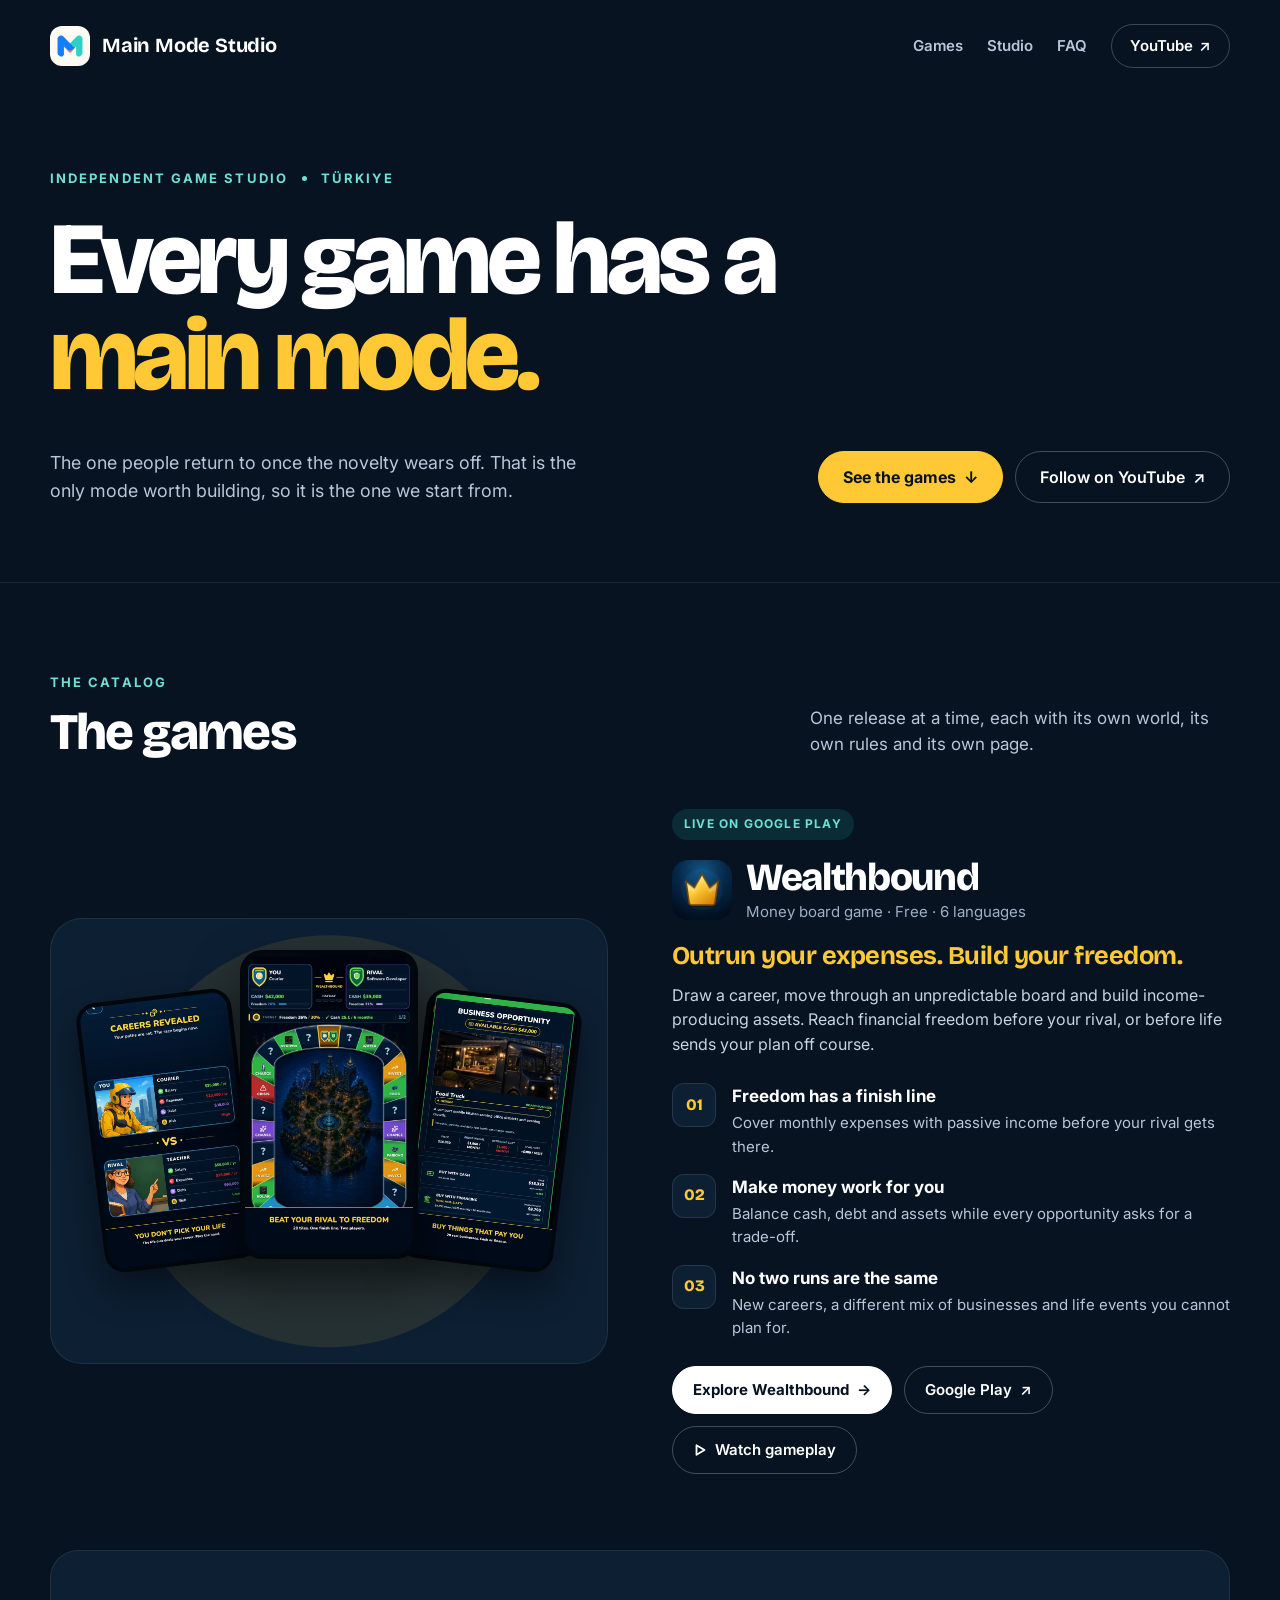
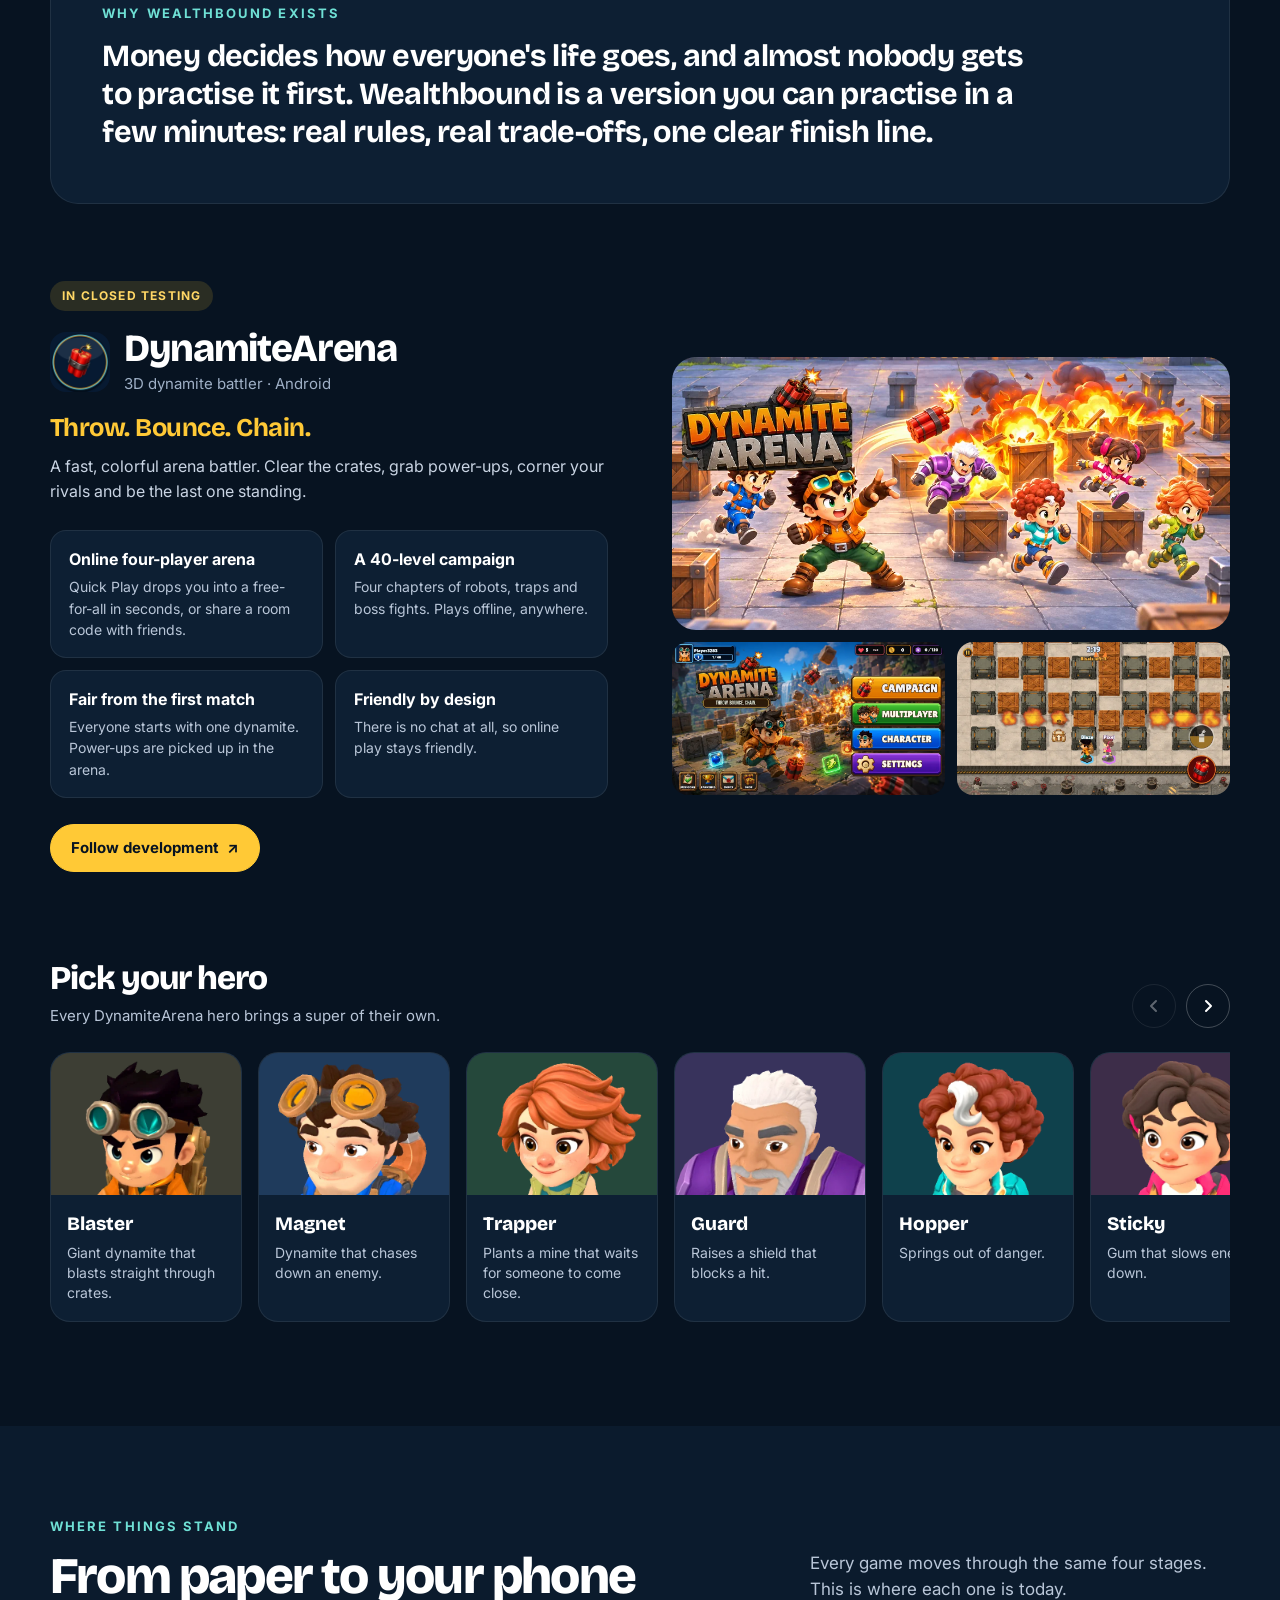
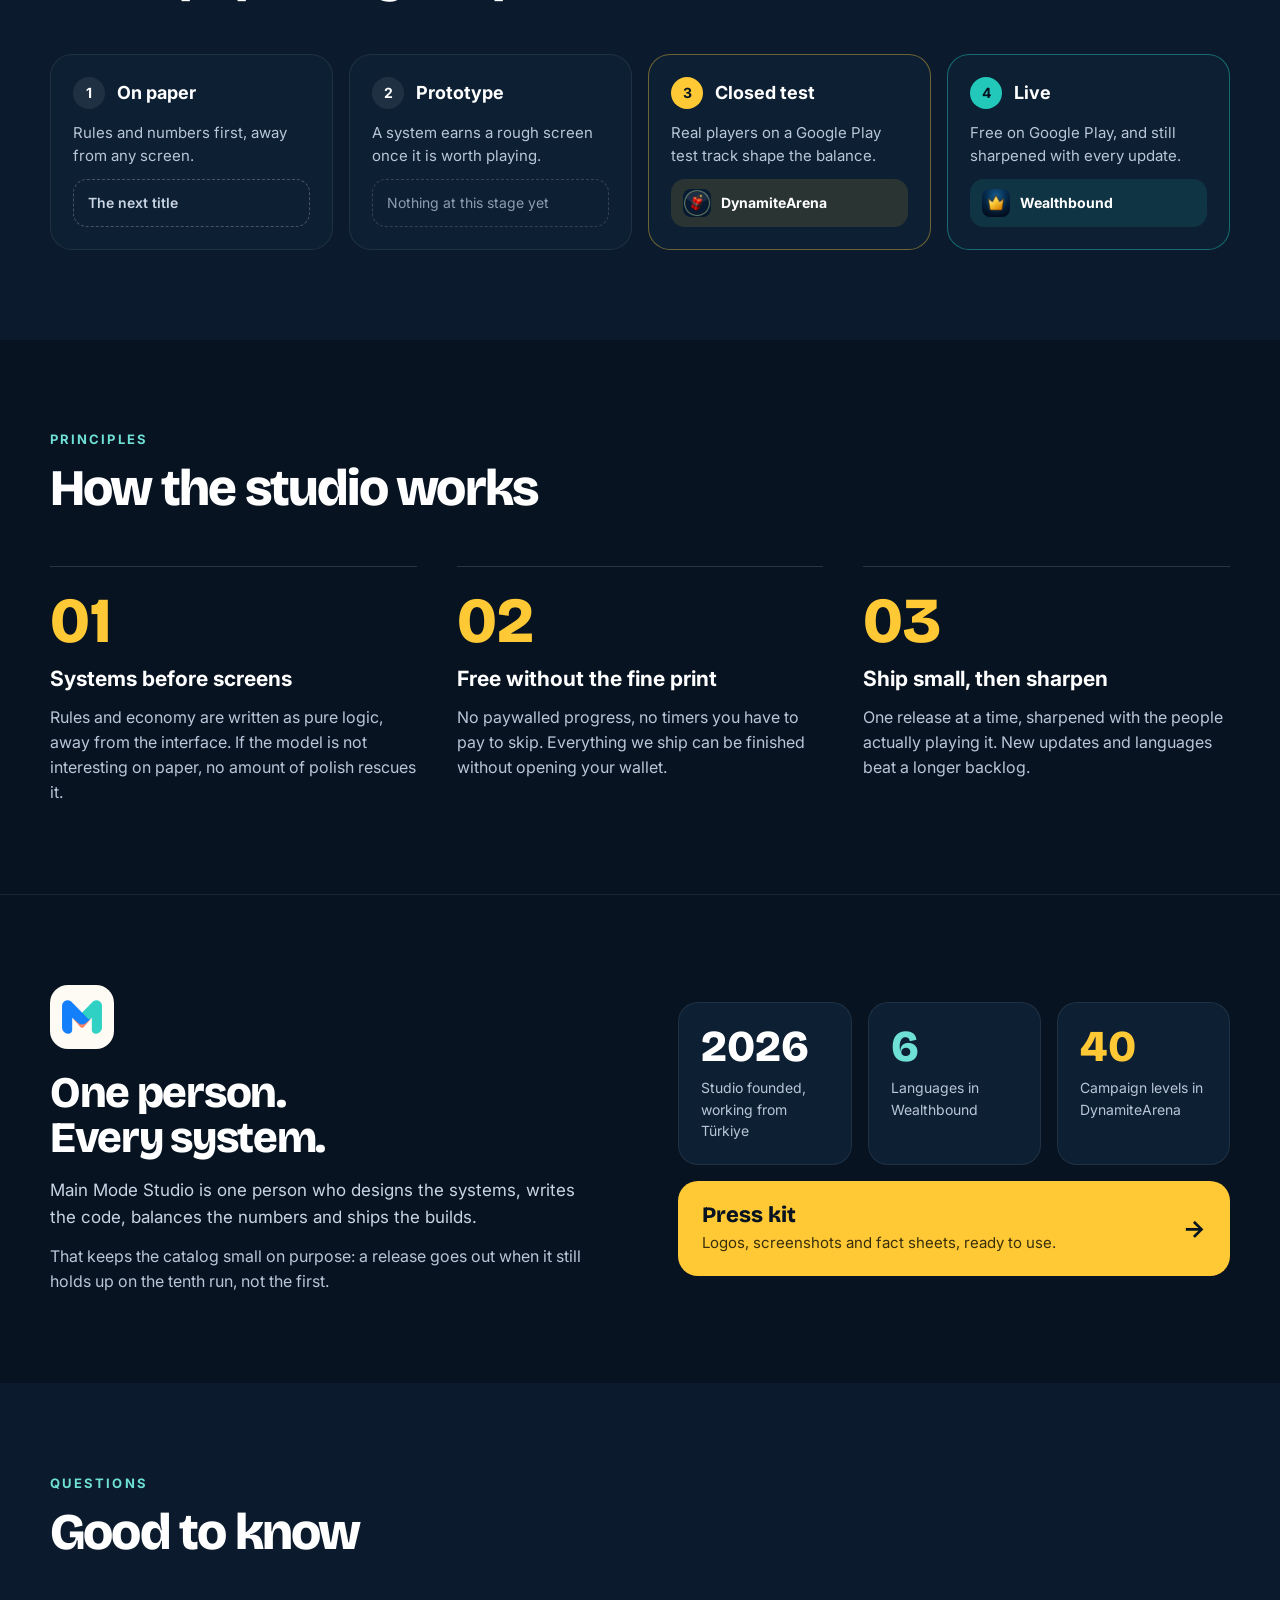
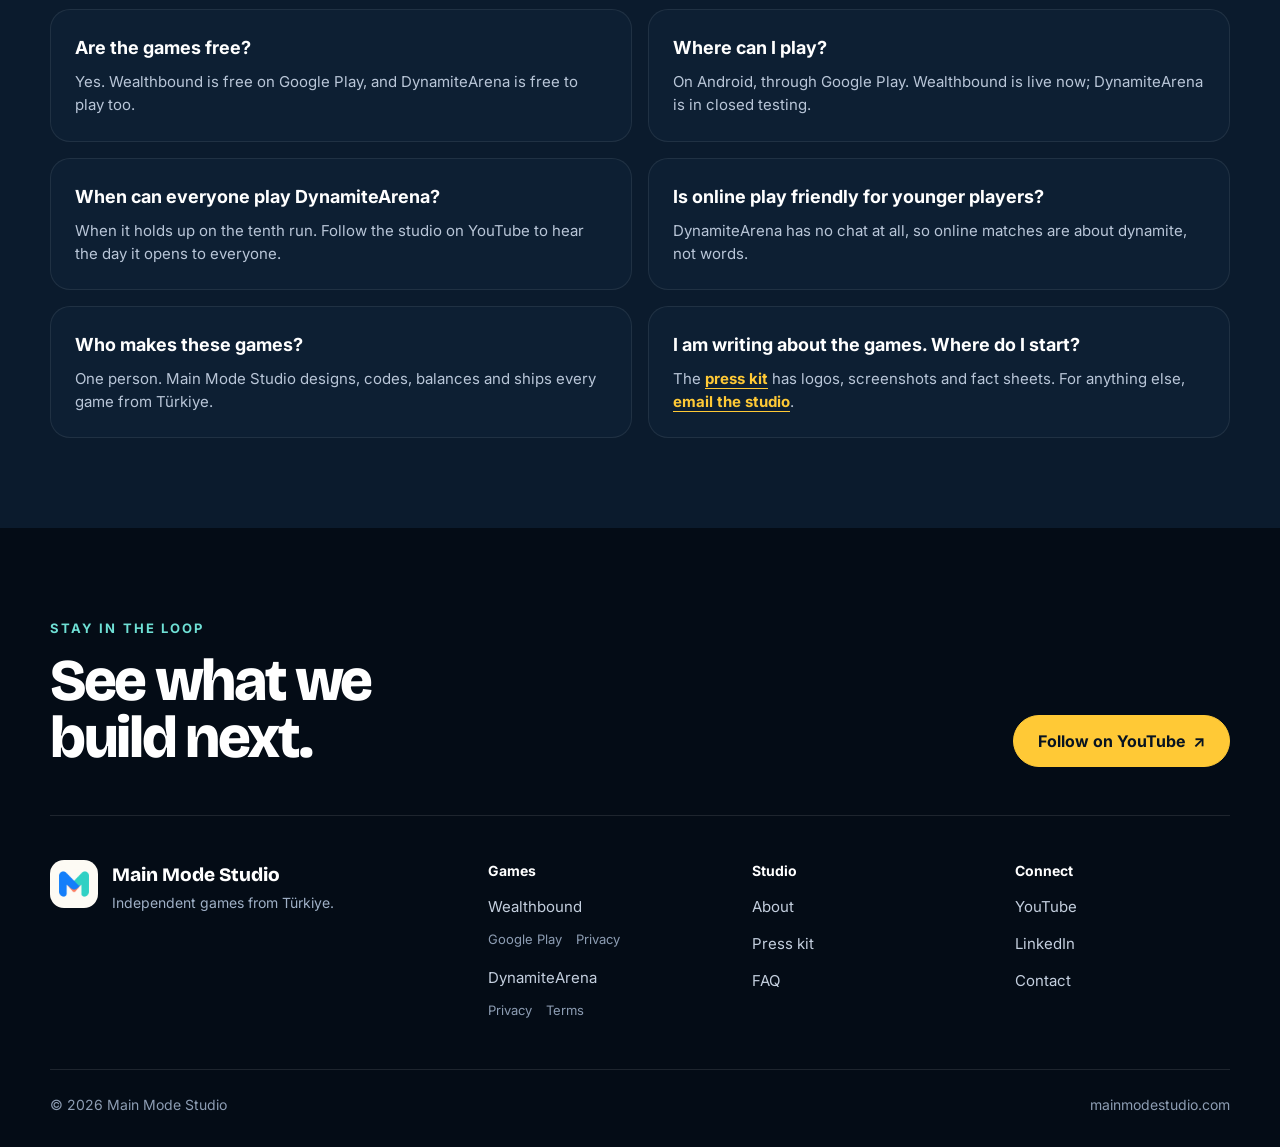
==== commit 5f4d192d: "fix(site): drop the mixed game strip from the homepage hero The hero speaks for the studio; screens " ====
--- a/index.html
+++ b/index.html
@@ -45,12 +45,6 @@
           <a class="button" href="https://www.youtube.com/@MainModeStudio" target="_blank" rel="noopener">Follow on YouTube <span aria-hidden="true">↗</span></a>
         </div>
       </div>
-      <ul class="screen-rail" aria-label="Screens from our games">
-        <li><img src="/assets/dynamitearena-arena-chain.webp" alt="DynamiteArena: a chain of blasts tearing through a crate arena" width="960" height="540" /></li>
-        <li><img src="/assets/wealthbound-board.webp" alt="Wealthbound: racing a rival around the board" width="576" height="1024" /></li>
-        <li><img src="/assets/dynamitearena-feature.webp" alt="DynamiteArena heroes throwing dynamite across the arena" width="1024" height="500" /></li>
-        <li><img src="/assets/wealthbound-careers.webp" alt="Wealthbound: drawing a career and starting finances" width="576" height="1024" /></li>
-      </ul>
     </section>
 
     <section class="section section-rule" id="games" aria-labelledby="games-title">
--- a/assets/site.css
+++ b/assets/site.css
@@ -195,16 +195,6 @@
 }
 .hero-row { display: flex; flex-wrap: wrap; align-items: center; justify-content: space-between; gap: 28px 48px; }
 .hero-row > p { flex: 1 1 380px; min-width: 0; max-width: 560px; color: var(--muted); font-size: clamp(1.0625rem, 1.4vw, 1.25rem); }
-.screen-rail {
-  display: flex;
-  gap: 16px;
-  margin-top: clamp(40px, 5vw, 64px);
-  padding-bottom: 10px;
-  overflow-x: auto;
-  scrollbar-width: thin;
-}
-.screen-rail li { flex: 0 0 auto; }
-.screen-rail img { width: auto; height: clamp(150px, 15vw, 220px); border-radius: 20px; object-fit: cover; }
 
 /* Game features on the home page */
 .game-feature { display: grid; grid-template-columns: repeat(2, minmax(0, 1fr)); align-items: center; gap: 40px 64px; scroll-margin-top: 24px; }
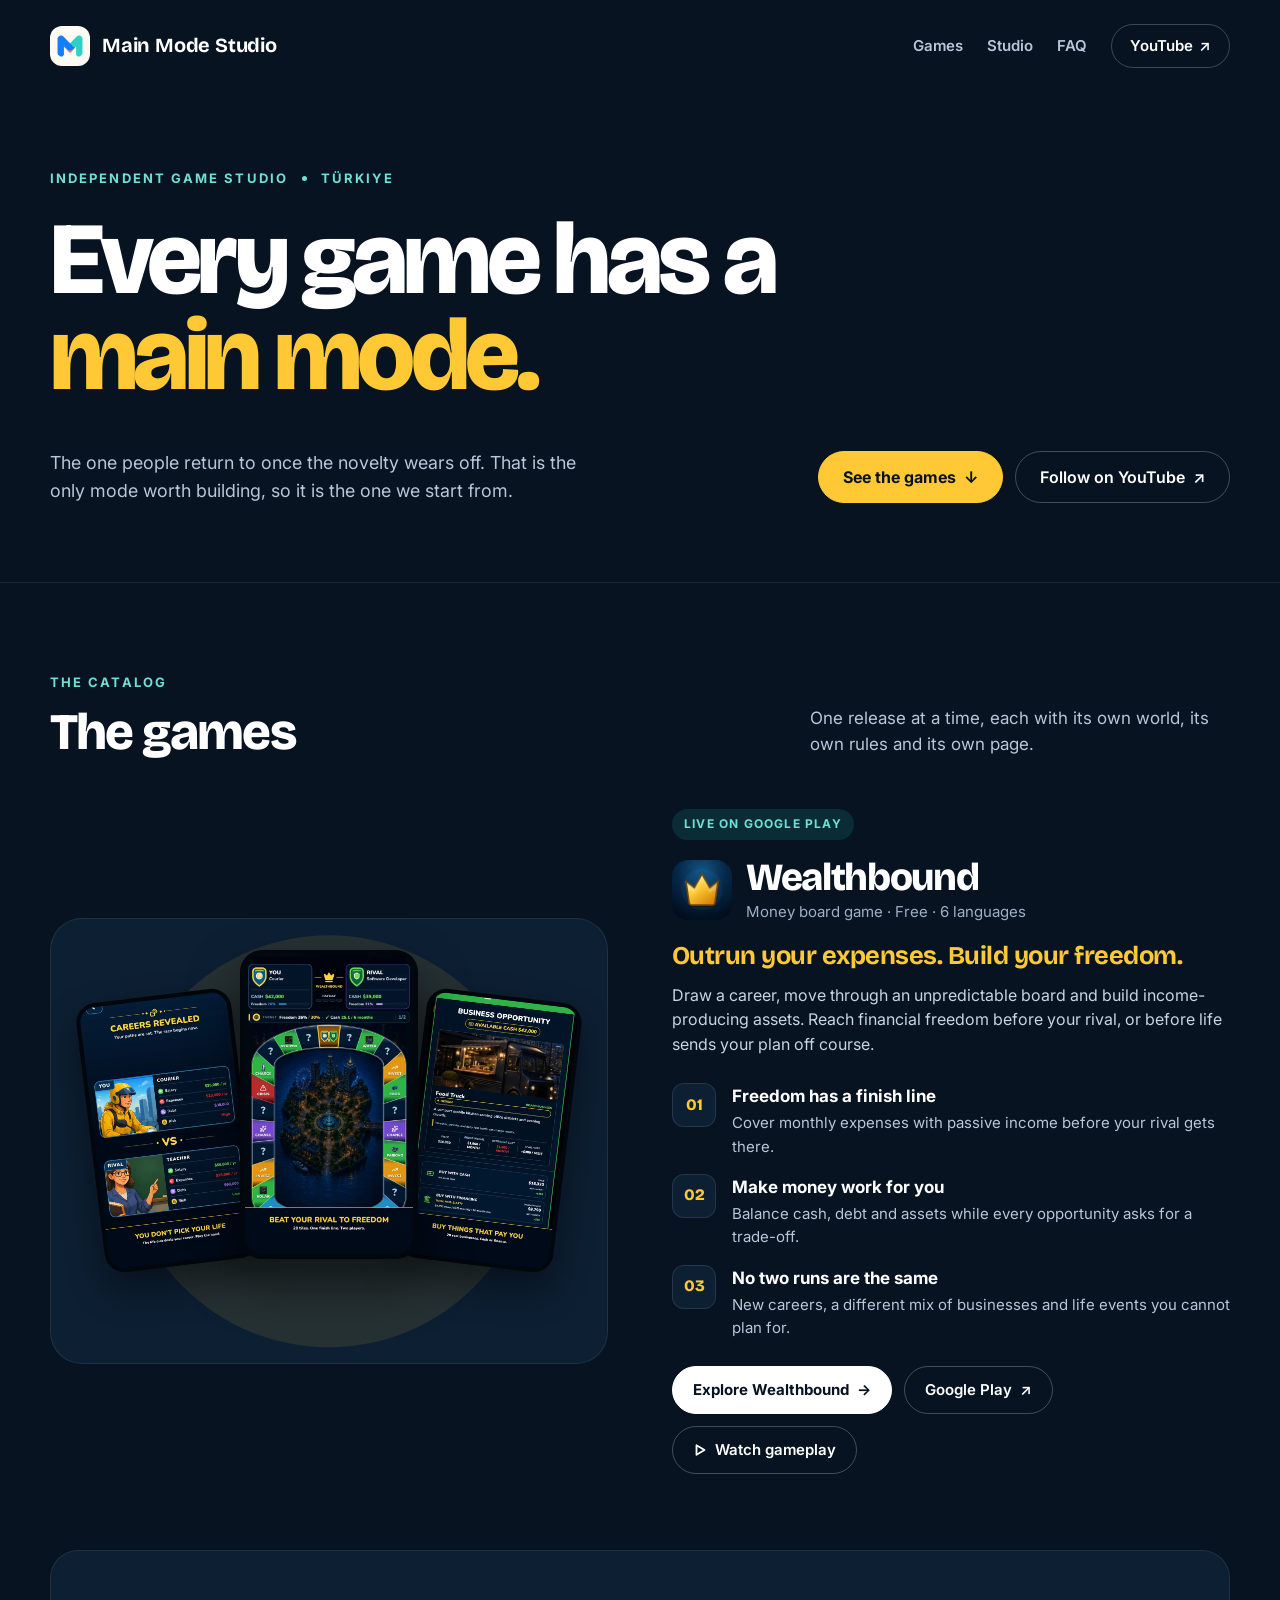
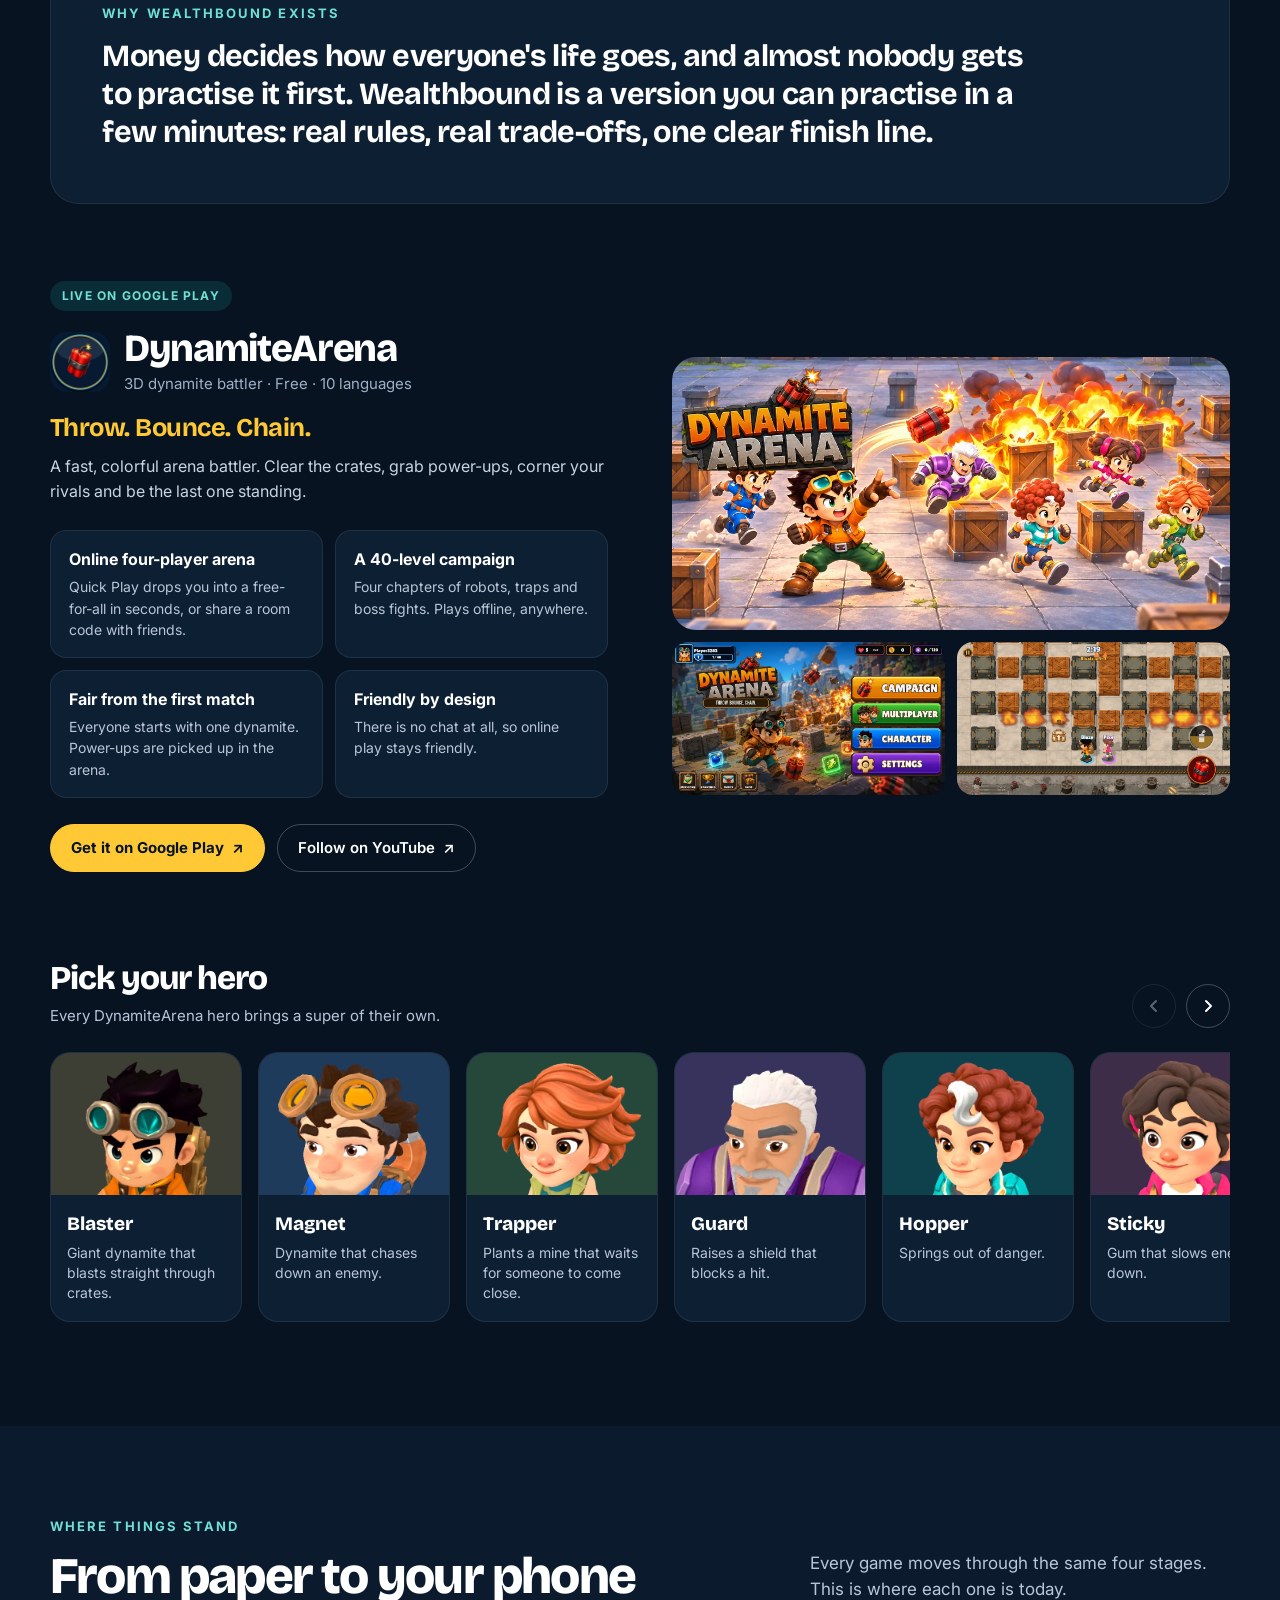
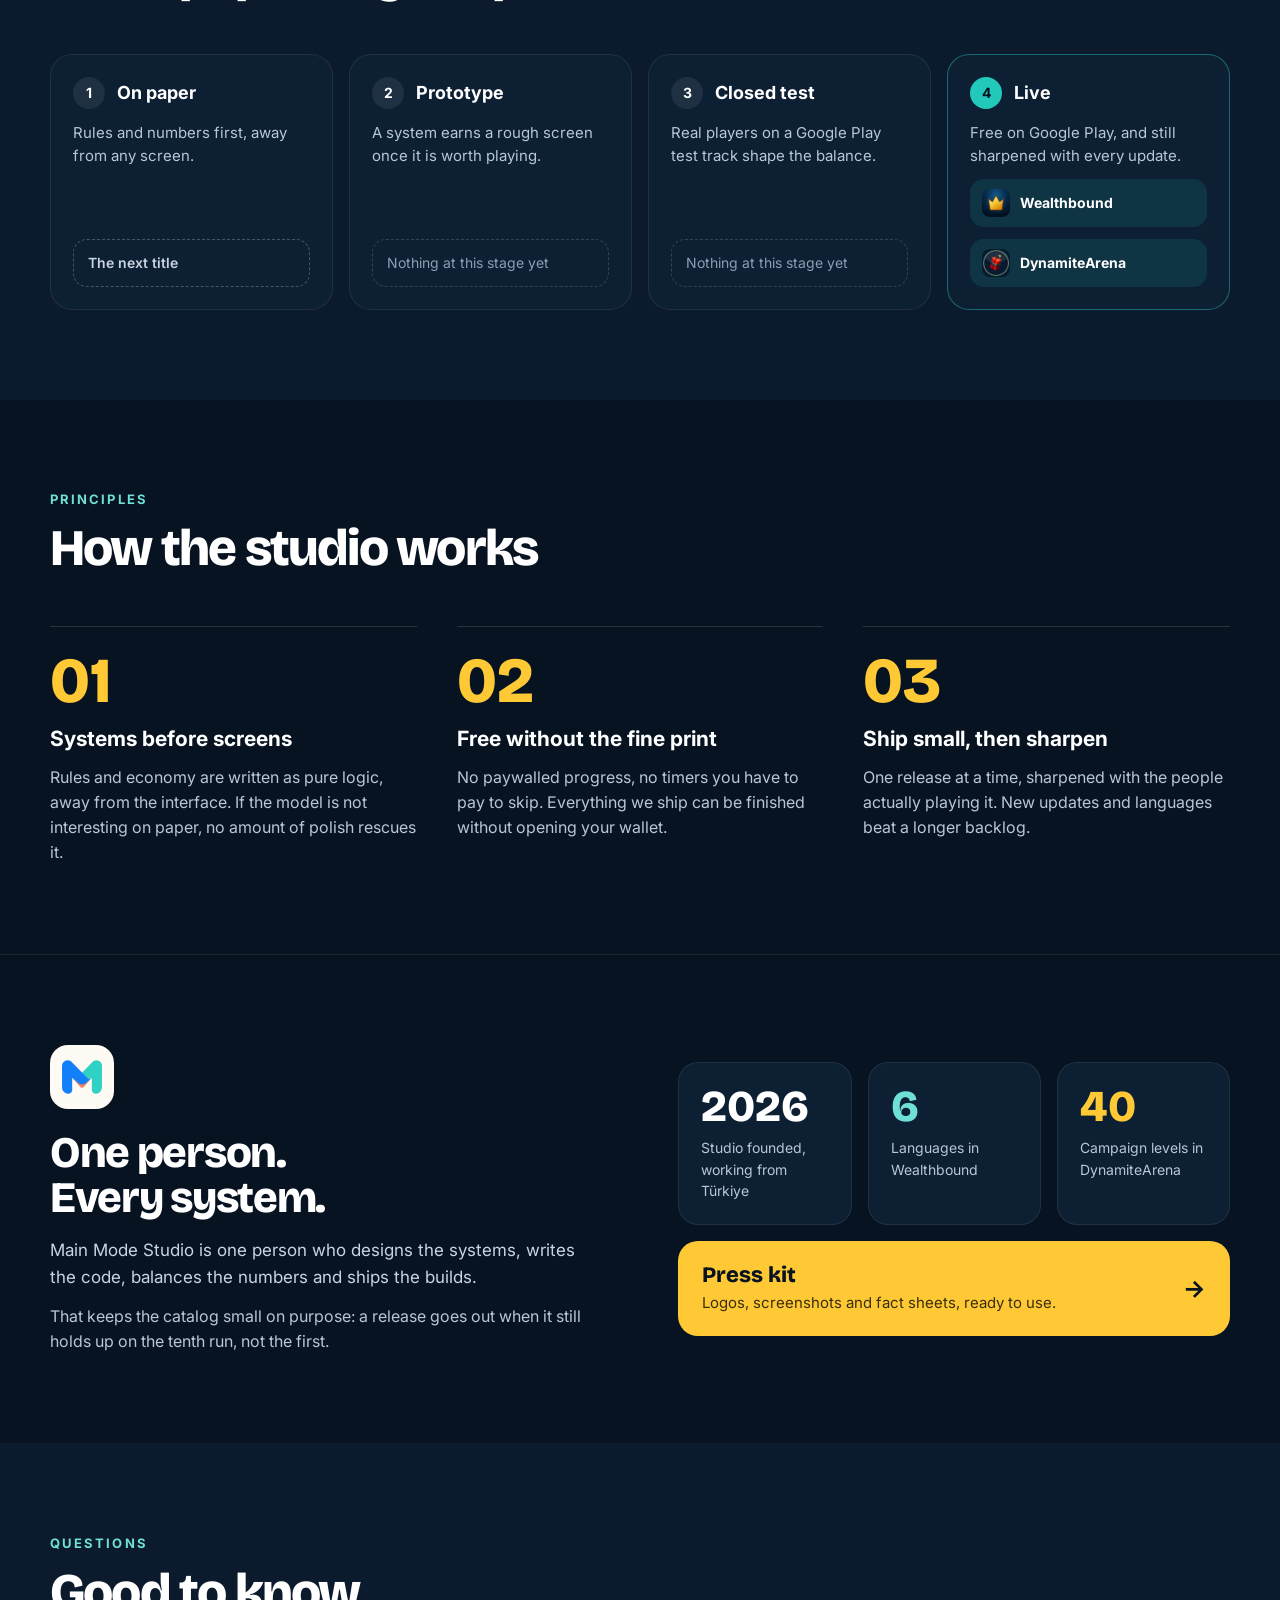
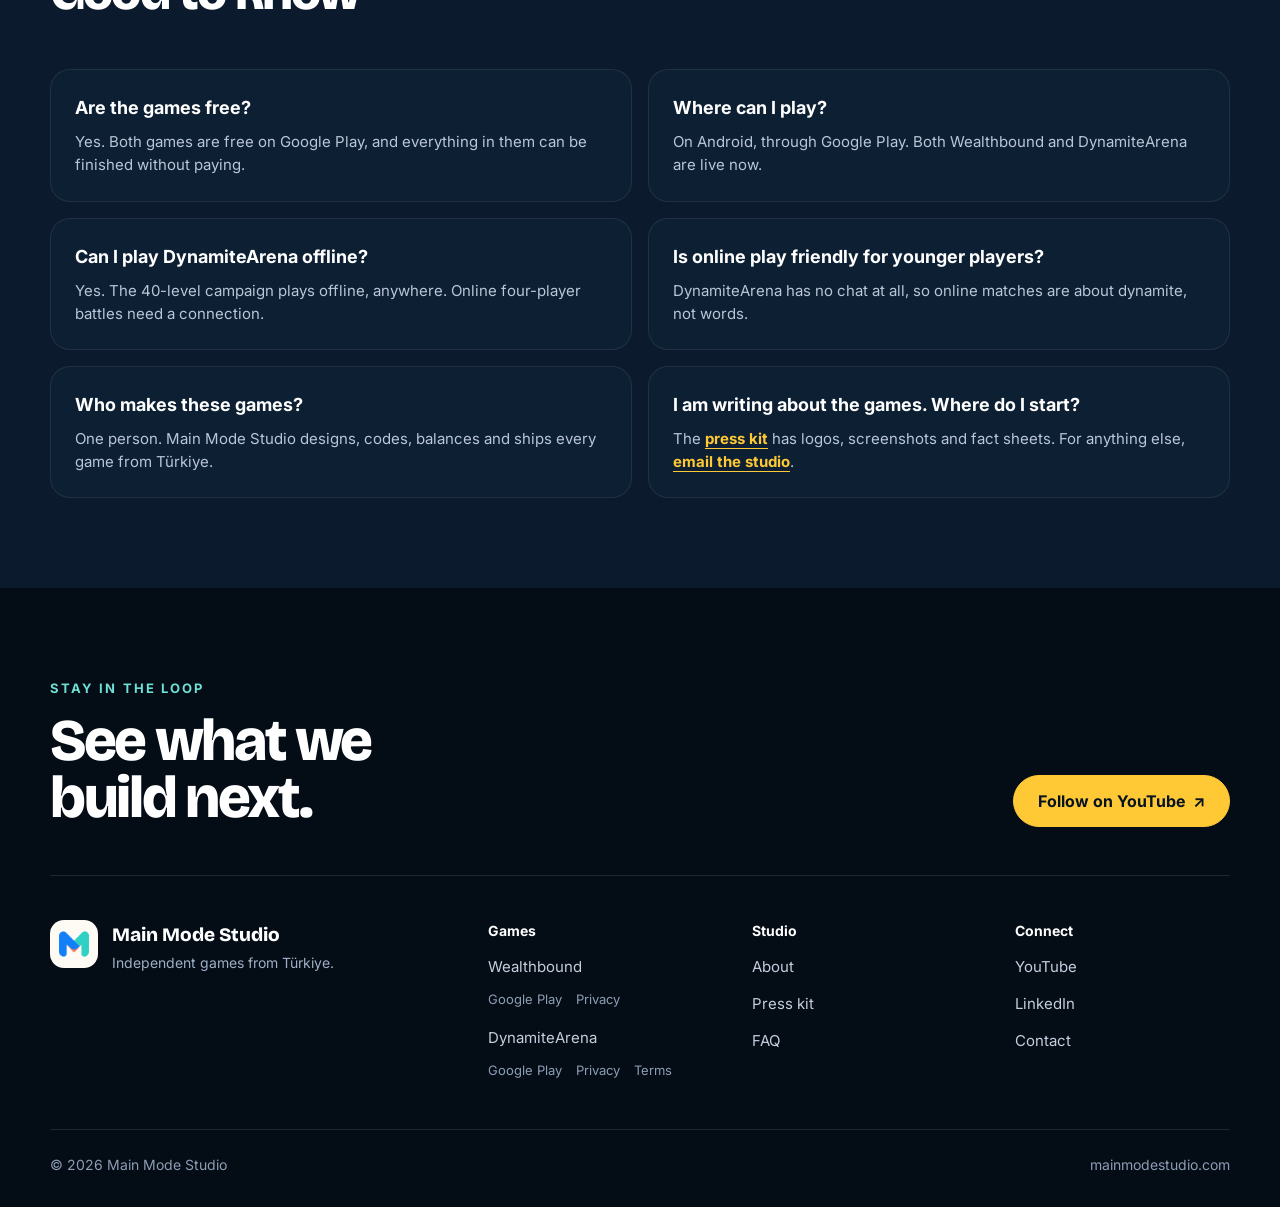
==== commit 8152323a: "feat(site): mark DynamiteArena live on Google Play Move it to the Live stage, link the store page fr" ====
--- a/index.html
+++ b/index.html
@@ -4,7 +4,7 @@
   <meta charset="utf-8" />
   <meta name="viewport" content="width=device-width, initial-scale=1" />
   <title>Main Mode Studio — Independent Games</title>
-  <meta name="description" content="Main Mode Studio is a one-person game studio from Türkiye. Wealthbound is out now on Google Play; DynamiteArena is in closed testing." />
+  <meta name="description" content="Main Mode Studio is a one-person game studio from Türkiye. Wealthbound and DynamiteArena are out now on Google Play." />
   <meta name="theme-color" content="#071321" />
   <link rel="canonical" href="https://mainmodestudio.com/" />
   <link rel="icon" type="image/png" href="/main-mode-studio-logo.png" />
@@ -103,12 +103,12 @@
             </div>
           </div>
           <div>
-            <p class="chip chip-test">In closed testing</p>
+            <p class="chip chip-live">Live on Google Play</p>
             <div class="game-title">
               <img src="/assets/dynamitearena-icon.webp" alt="" width="60" height="60" />
               <div>
                 <h3 id="dynamitearena-title">DynamiteArena</h3>
-                <p>3D dynamite battler · Android</p>
+                <p>3D dynamite battler · Free · 10 languages</p>
               </div>
             </div>
             <p class="game-tagline">Throw. Bounce. Chain.</p>
@@ -120,7 +120,8 @@
               <li><h4>Friendly by design</h4><p>There is no chat at all, so online play stays friendly.</p></li>
             </ul>
             <div class="button-row">
-              <a class="button button-small button-gold" href="https://www.youtube.com/@MainModeStudio" target="_blank" rel="noopener">Follow development <span aria-hidden="true">↗</span></a>
+              <a class="button button-small button-gold" href="https://play.google.com/store/apps/details?id=com.dynamitearena.game" target="_blank" rel="noopener">Get it on Google Play <span aria-hidden="true">↗</span></a>
+              <a class="button button-small" href="https://www.youtube.com/@MainModeStudio" target="_blank" rel="noopener">Follow on YouTube <span aria-hidden="true">↗</span></a>
             </div>
           </div>
         </article>
@@ -167,15 +168,16 @@
             <p>A system earns a rough screen once it is worth playing.</p>
             <p class="stage-token stage-token-empty">Nothing at this stage yet</p>
           </li>
-          <li class="stage stage-test">
+          <li class="stage">
             <div class="stage-head"><span class="stage-num" aria-hidden="true">3</span><h3>Closed test</h3></div>
             <p>Real players on a Google Play test track shape the balance.</p>
-            <p class="stage-token"><img src="/assets/dynamitearena-icon.webp" alt="" width="28" height="28" loading="lazy" />DynamiteArena</p>
+            <p class="stage-token stage-token-empty">Nothing at this stage yet</p>
           </li>
           <li class="stage stage-live">
             <div class="stage-head"><span class="stage-num" aria-hidden="true">4</span><h3>Live</h3></div>
             <p>Free on Google Play, and still sharpened with every update.</p>
             <p class="stage-token"><img src="/assets/wealthbound-icon.webp" alt="" width="28" height="28" loading="lazy" />Wealthbound</p>
+            <p class="stage-token"><img src="/assets/dynamitearena-icon.webp" alt="" width="28" height="28" loading="lazy" />DynamiteArena</p>
           </li>
         </ol>
       </div>
@@ -228,9 +230,9 @@
           </div>
         </div>
         <div class="faq-grid">
-          <div class="faq-item"><h3>Are the games free?</h3><p>Yes. Wealthbound is free on Google Play, and DynamiteArena is free to play too.</p></div>
-          <div class="faq-item"><h3>Where can I play?</h3><p>On Android, through Google Play. Wealthbound is live now; DynamiteArena is in closed testing.</p></div>
-          <div class="faq-item"><h3>When can everyone play DynamiteArena?</h3><p>When it holds up on the tenth run. Follow the studio on YouTube to hear the day it opens to everyone.</p></div>
+          <div class="faq-item"><h3>Are the games free?</h3><p>Yes. Both games are free on Google Play, and everything in them can be finished without paying.</p></div>
+          <div class="faq-item"><h3>Where can I play?</h3><p>On Android, through Google Play. Both Wealthbound and DynamiteArena are live now.</p></div>
+          <div class="faq-item"><h3>Can I play DynamiteArena offline?</h3><p>Yes. The 40-level campaign plays offline, anywhere. Online four-player battles need a connection.</p></div>
           <div class="faq-item"><h3>Is online play friendly for younger players?</h3><p>DynamiteArena has no chat at all, so online matches are about dynamite, not words.</p></div>
           <div class="faq-item"><h3>Who makes these games?</h3><p>One person. Main Mode Studio designs, codes, balances and ships every game from Türkiye.</p></div>
           <div class="faq-item"><h3>I am writing about the games. Where do I start?</h3><p>The <a class="text-link" href="/press/">press kit</a> has logos, screenshots and fact sheets. For anything else, <a class="text-link" href="mailto:farukincibas@gmail.com">email the studio</a>.</p></div>
@@ -265,6 +267,7 @@
           <div class="footer-product">
             <a href="/#dynamitearena">DynamiteArena</a>
             <div class="footer-product-links">
+              <a href="https://play.google.com/store/apps/details?id=com.dynamitearena.game" target="_blank" rel="noopener">Google Play</a>
               <a href="/dynamitearena-legal/privacy-policy.html">Privacy</a>
               <a href="/dynamitearena-legal/terms-of-service.html">Terms</a>
             </div>
--- a/assets/site.css
+++ b/assets/site.css
@@ -621,6 +621,8 @@
 .press-asset-group h4 { margin-bottom: 12px; color: var(--muted-2); font-size: 0.71rem; font-weight: 700; letter-spacing: 0.13em; text-transform: uppercase; }
 .press-assets { display: grid; align-items: start; gap: 14px; }
 .press-assets-shots { grid-template-columns: repeat(4, minmax(0, 1fr)); }
+.press-assets-wide { grid-template-columns: repeat(3, minmax(0, 1fr)); }
+.press-assets-wide .press-asset img { aspect-ratio: 16 / 9; object-fit: cover; }
 .press-asset { min-width: 0; overflow: hidden; border: 1px solid var(--line); border-radius: 16px; background: var(--card); }
 .press-asset a { display: block; line-height: 0; }
 .press-asset img { width: 100%; height: auto; }
@@ -708,6 +710,7 @@
   .stage-list,
   .shot-grid,
   .press-assets-shots { grid-template-columns: repeat(2, minmax(0, 1fr)); }
+  .press-assets-wide { grid-template-columns: minmax(0, 1fr); }
   .press-facts { grid-template-columns: minmax(0, 1fr); }
 }
 @media (max-width: 720px) {
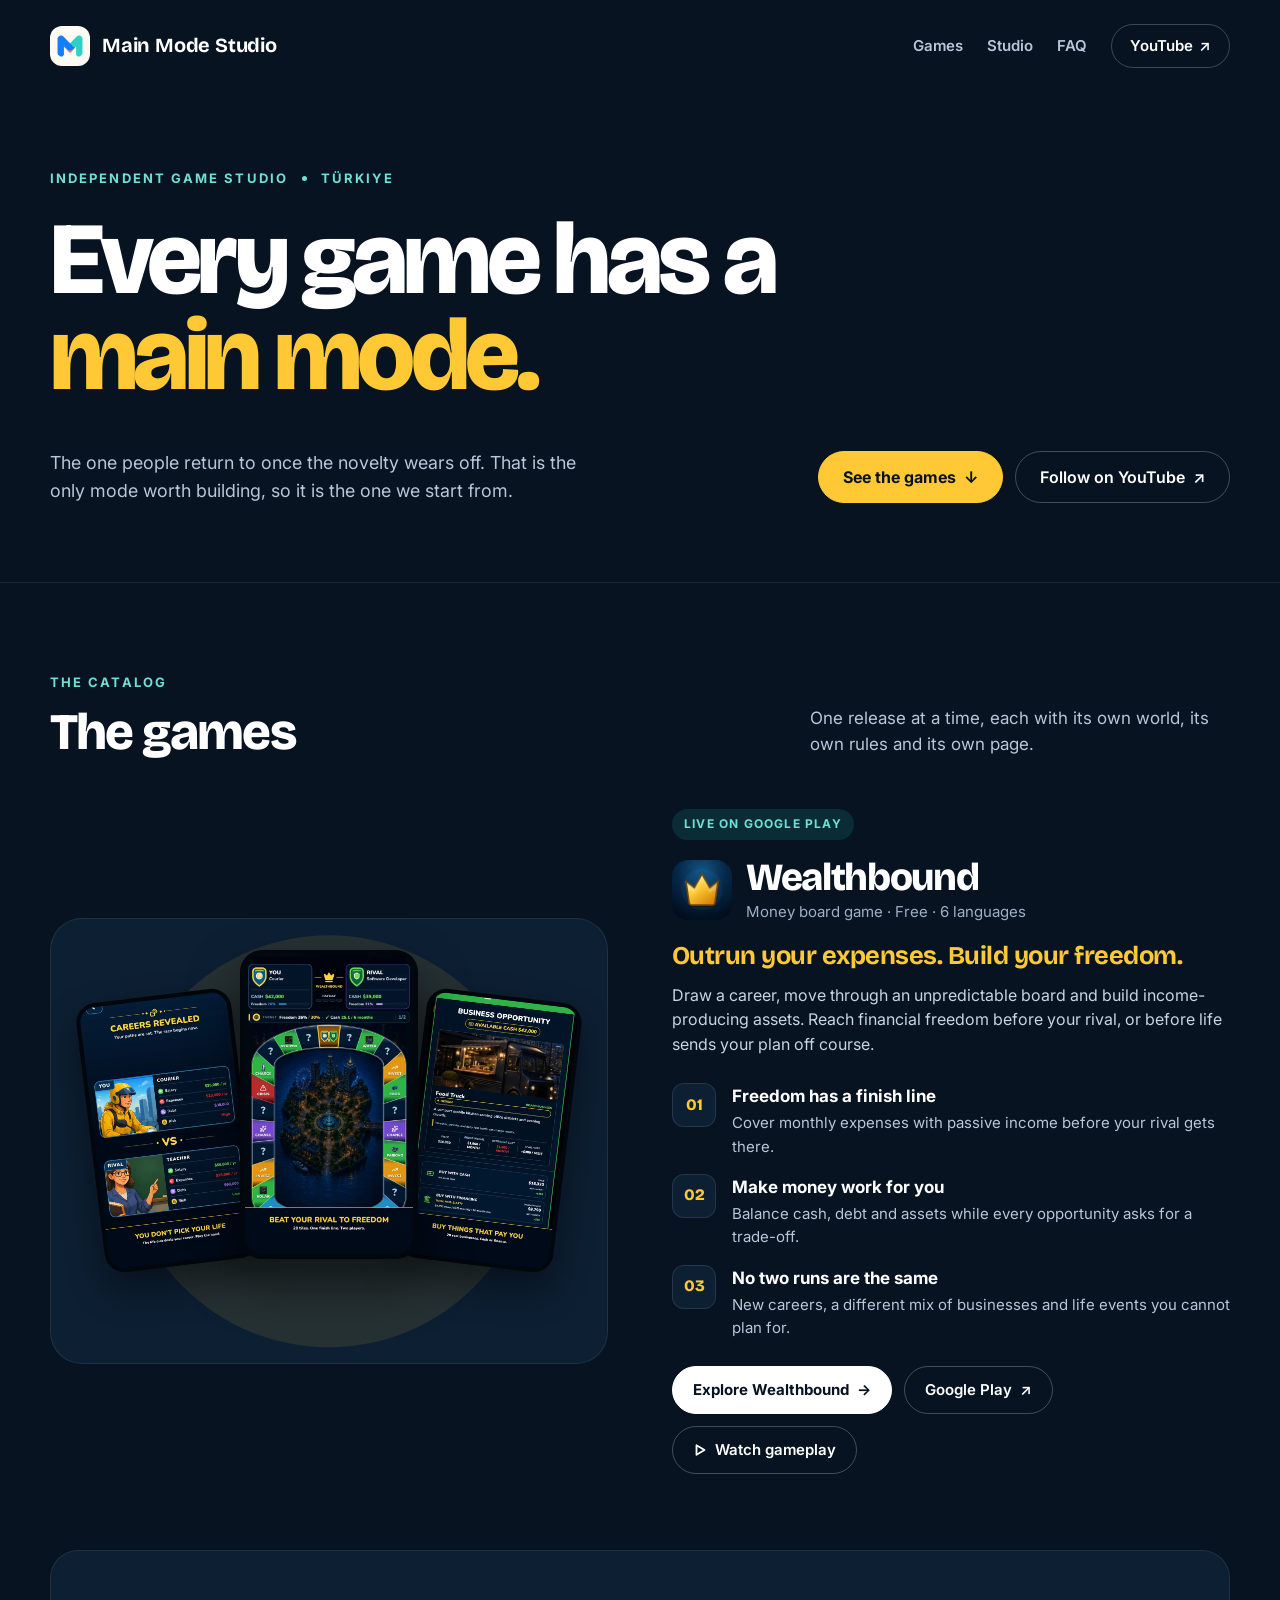
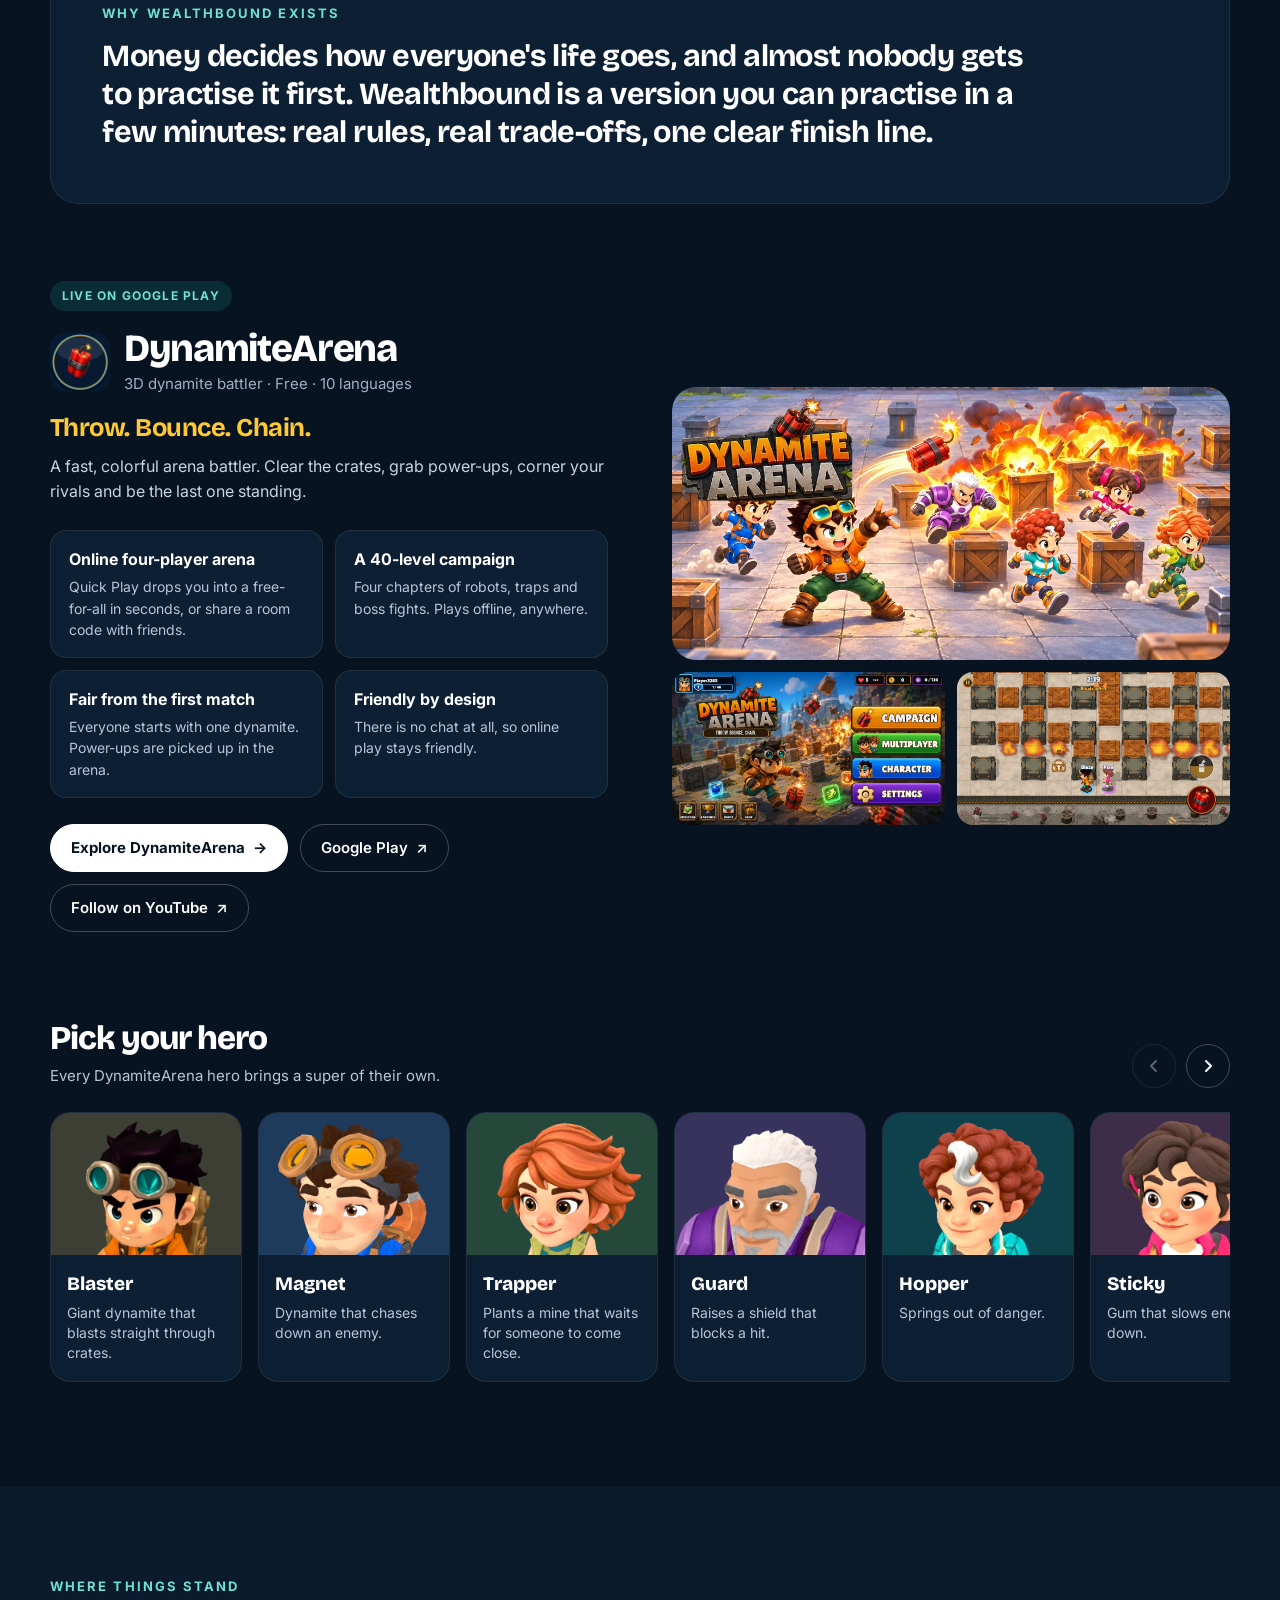
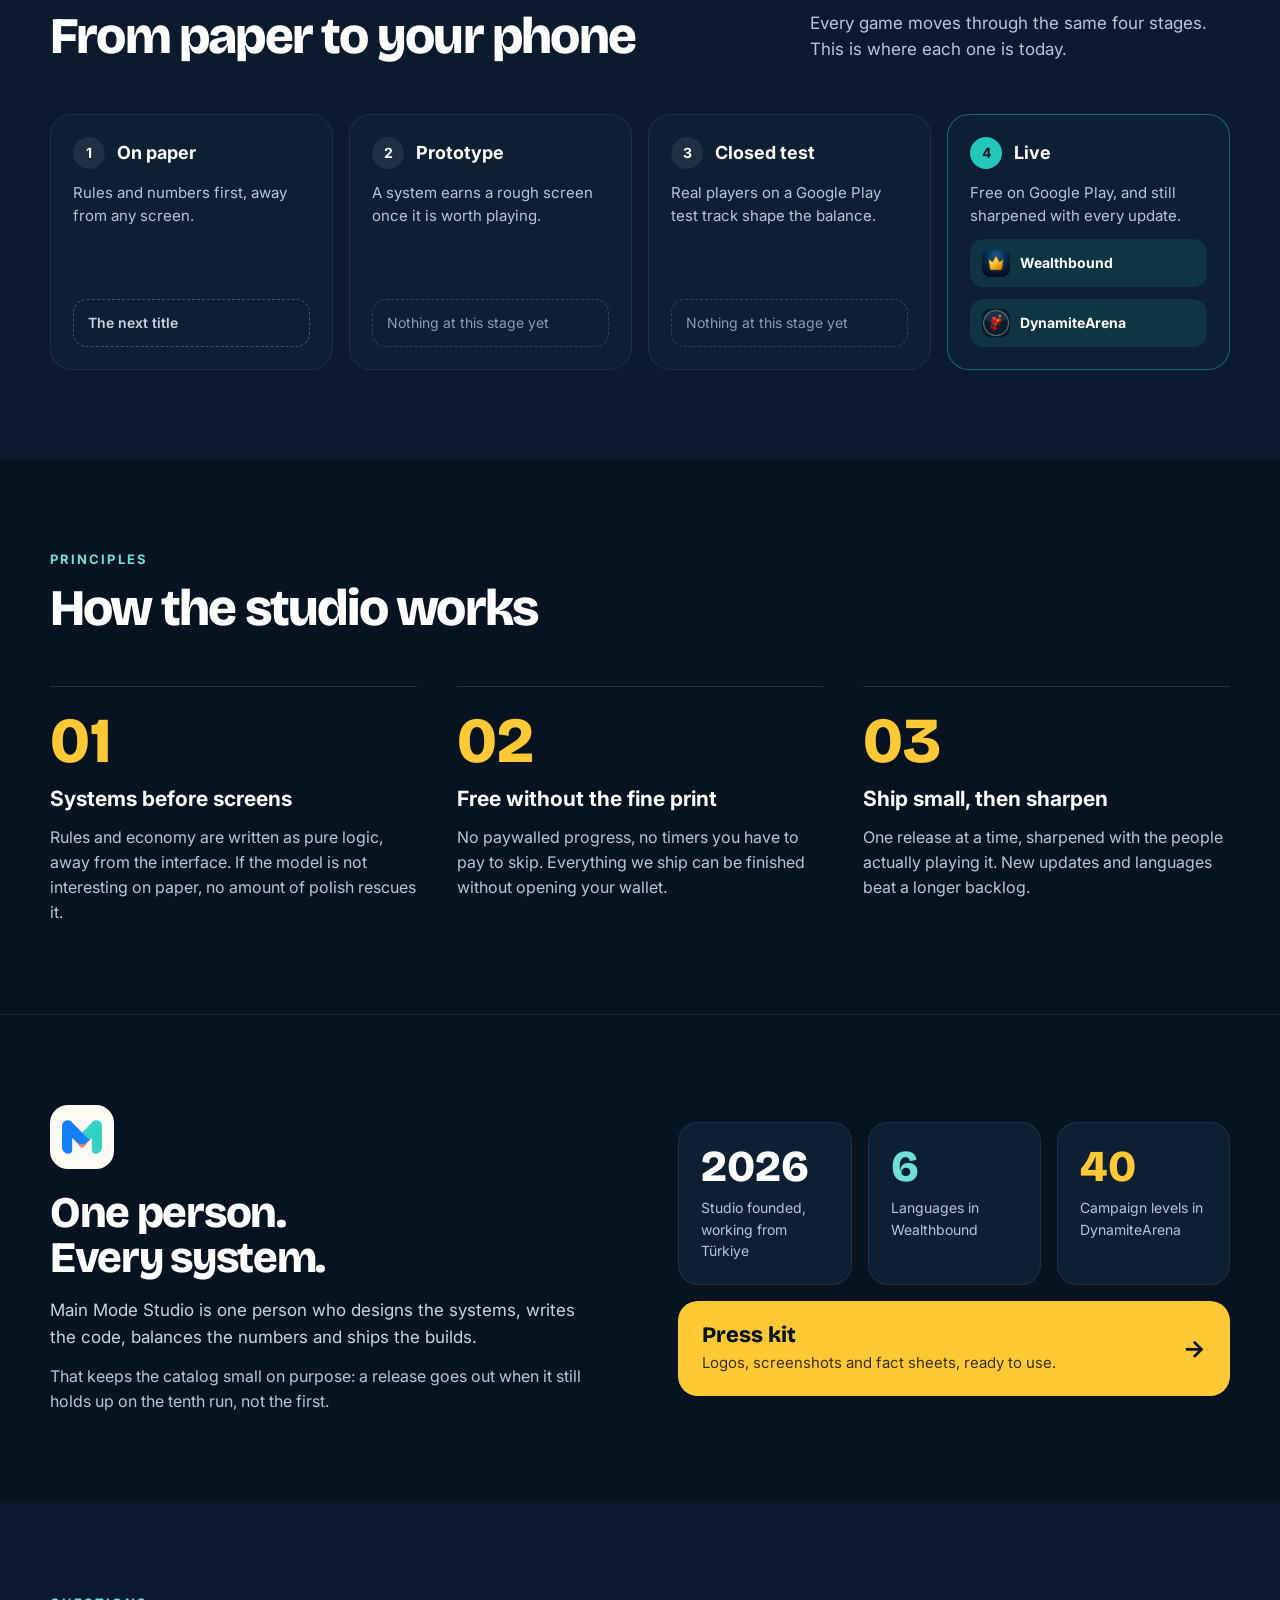
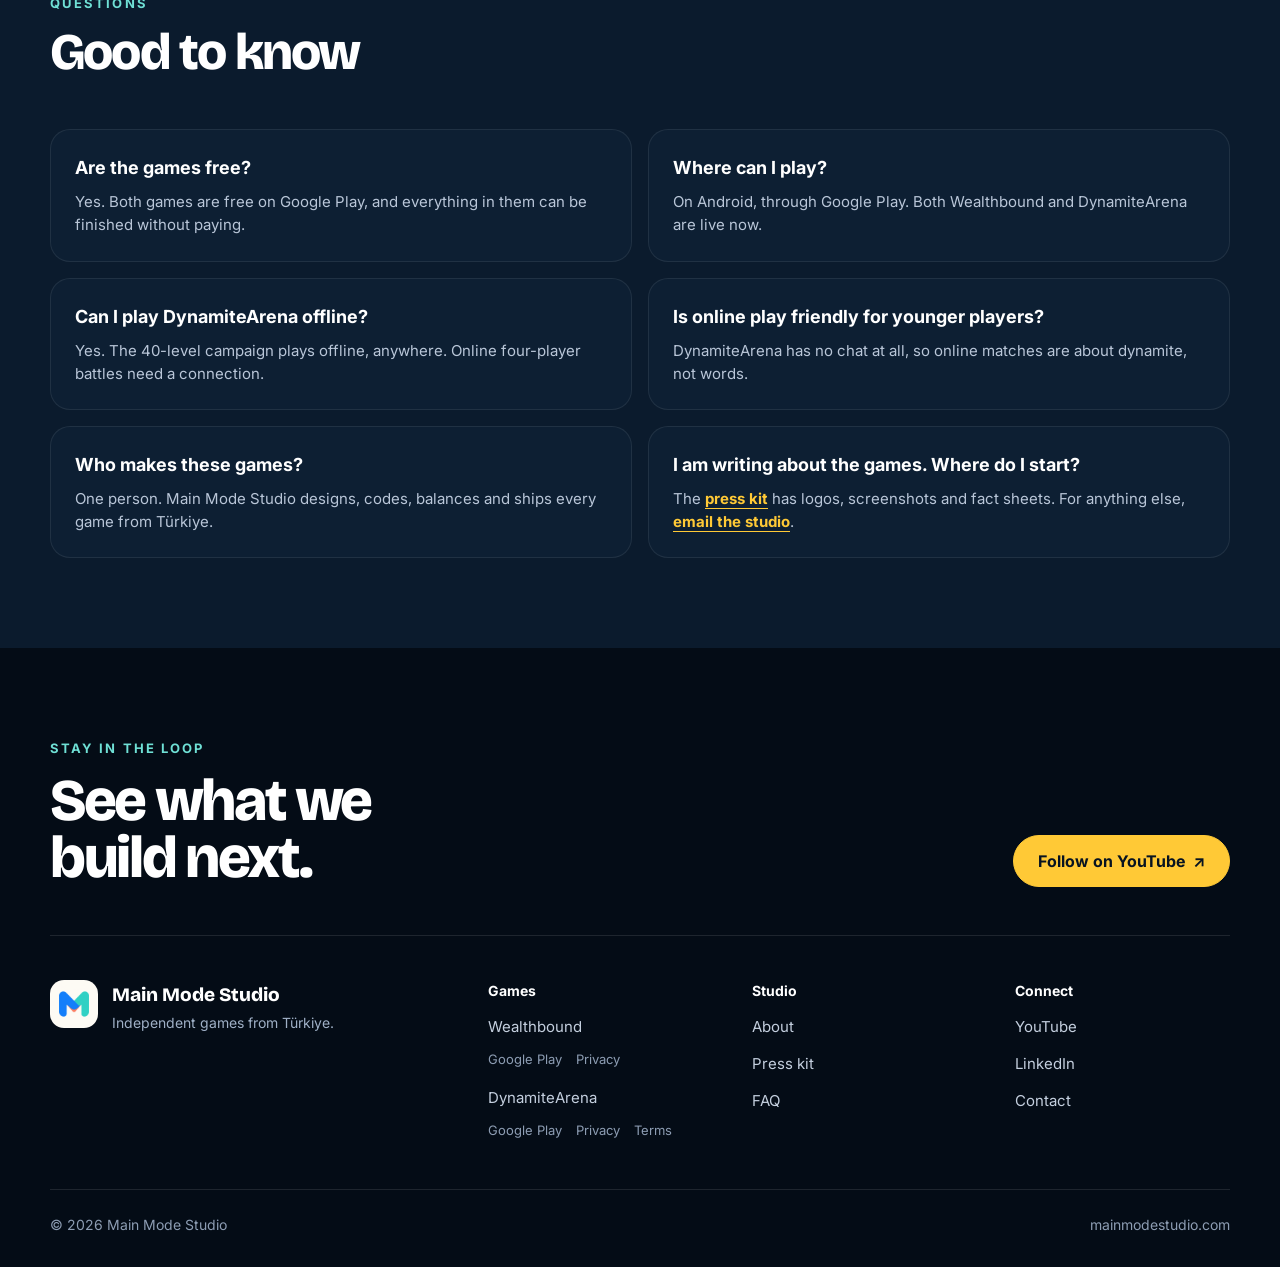
==== commit bbceef36: "feat(site): add the DynamiteArena product page Give DynamiteArena its own page with landscape store " ====
--- a/index.html
+++ b/index.html
@@ -120,7 +120,8 @@
               <li><h4>Friendly by design</h4><p>There is no chat at all, so online play stays friendly.</p></li>
             </ul>
             <div class="button-row">
-              <a class="button button-small button-gold" href="https://play.google.com/store/apps/details?id=com.dynamitearena.game" target="_blank" rel="noopener">Get it on Google Play <span aria-hidden="true">↗</span></a>
+              <a class="button button-small button-light" href="/products/dynamitearena/">Explore DynamiteArena <span aria-hidden="true">→</span></a>
+              <a class="button button-small" href="https://play.google.com/store/apps/details?id=com.dynamitearena.game" target="_blank" rel="noopener">Google Play <span aria-hidden="true">↗</span></a>
               <a class="button button-small" href="https://www.youtube.com/@MainModeStudio" target="_blank" rel="noopener">Follow on YouTube <span aria-hidden="true">↗</span></a>
             </div>
           </div>
@@ -265,7 +266,7 @@
             </div>
           </div>
           <div class="footer-product">
-            <a href="/#dynamitearena">DynamiteArena</a>
+            <a href="/products/dynamitearena/">DynamiteArena</a>
             <div class="footer-product-links">
               <a href="https://play.google.com/store/apps/details?id=com.dynamitearena.game" target="_blank" rel="noopener">Google Play</a>
               <a href="/dynamitearena-legal/privacy-policy.html">Privacy</a>
--- a/assets/site.css
+++ b/assets/site.css
@@ -523,10 +523,20 @@
 .phone-back img { border-radius: 19px; }
 .product-stage .phone-front { z-index: 2; left: 14%; top: 5%; width: 42%; padding: 6px; border-radius: 26px; box-shadow: 0 28px 56px rgba(0, 0, 0, 0.6); transform: rotate(-4deg); }
 .phone-front img { border-radius: 20px; }
+/* Landscape games: two wide screens instead of two phones */
+.product-stage-wide { max-width: 600px; aspect-ratio: 5 / 4; }
+.product-stage-wide .phone img { aspect-ratio: 16 / 9; }
+.phone-wide-back { left: 30%; top: 12%; width: 68%; padding: 5px; border-radius: 20px; transform: rotate(4deg); }
+.phone-wide-back img { border-radius: 15px; }
+.product-stage .phone-wide-front { z-index: 2; left: 2%; top: 46%; width: 72%; padding: 6px; border-radius: 22px; box-shadow: 0 28px 56px rgba(0, 0, 0, 0.6); transform: rotate(-3deg); }
+.phone-wide-front img { border-radius: 16px; }
 .feature-banner { width: 100%; aspect-ratio: 1024 / 500; margin-bottom: clamp(48px, 6vw, 88px); border-radius: 28px; object-fit: cover; }
 .shot-grid { display: grid; grid-template-columns: repeat(4, minmax(0, 1fr)); gap: 20px; }
 .shot-frame { padding: 5px; border: 1px solid var(--line); border-radius: 24px; background: #02070d; }
 .shot-frame img { width: 100%; aspect-ratio: 9 / 16; border-radius: 19px; object-fit: cover; }
+.shot-grid-wide { grid-template-columns: repeat(2, minmax(0, 1fr)); }
+.shot-grid-wide .shot-frame { border-radius: 20px; }
+.shot-grid-wide .shot-frame img { aspect-ratio: 16 / 9; border-radius: 15px; }
 .shot-grid figcaption { margin-top: 12px; color: var(--text-soft); font-size: 0.875rem; }
 .loop-cards { display: grid; grid-template-columns: repeat(3, minmax(0, 1fr)); gap: 20px; }
 .loop-card { padding: 28px; border: 1px solid var(--line); border-radius: 24px; background: var(--card); }
@@ -721,7 +731,8 @@
 }
 @media (max-width: 560px) {
   .stage-list,
-  .feature-tiles { grid-template-columns: minmax(0, 1fr); }
+  .feature-tiles,
+  .shot-grid-wide { grid-template-columns: minmax(0, 1fr); }
   .press-facts > div { grid-template-columns: minmax(0, 1fr); gap: 4px; }
   .rail-controls { display: none; }
   .product-title img { width: 60px; height: 60px; border-radius: 16px; }
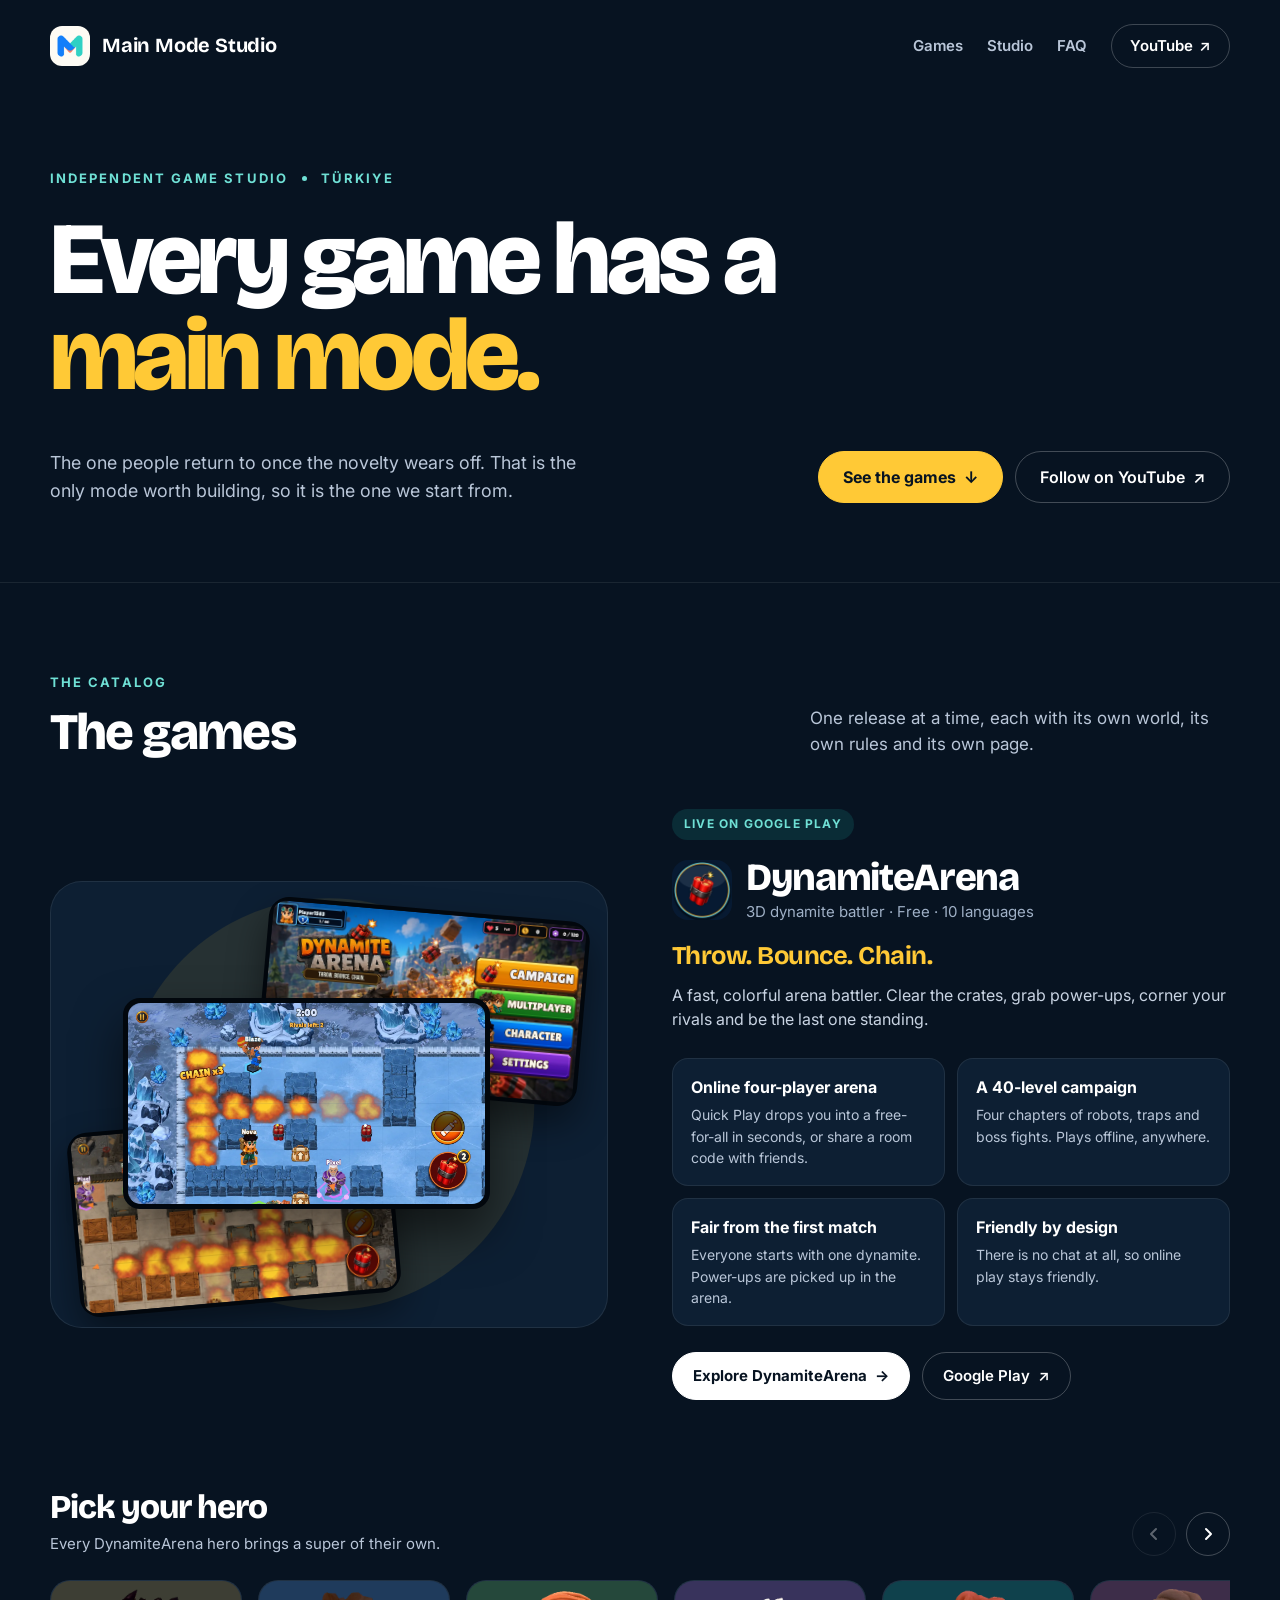
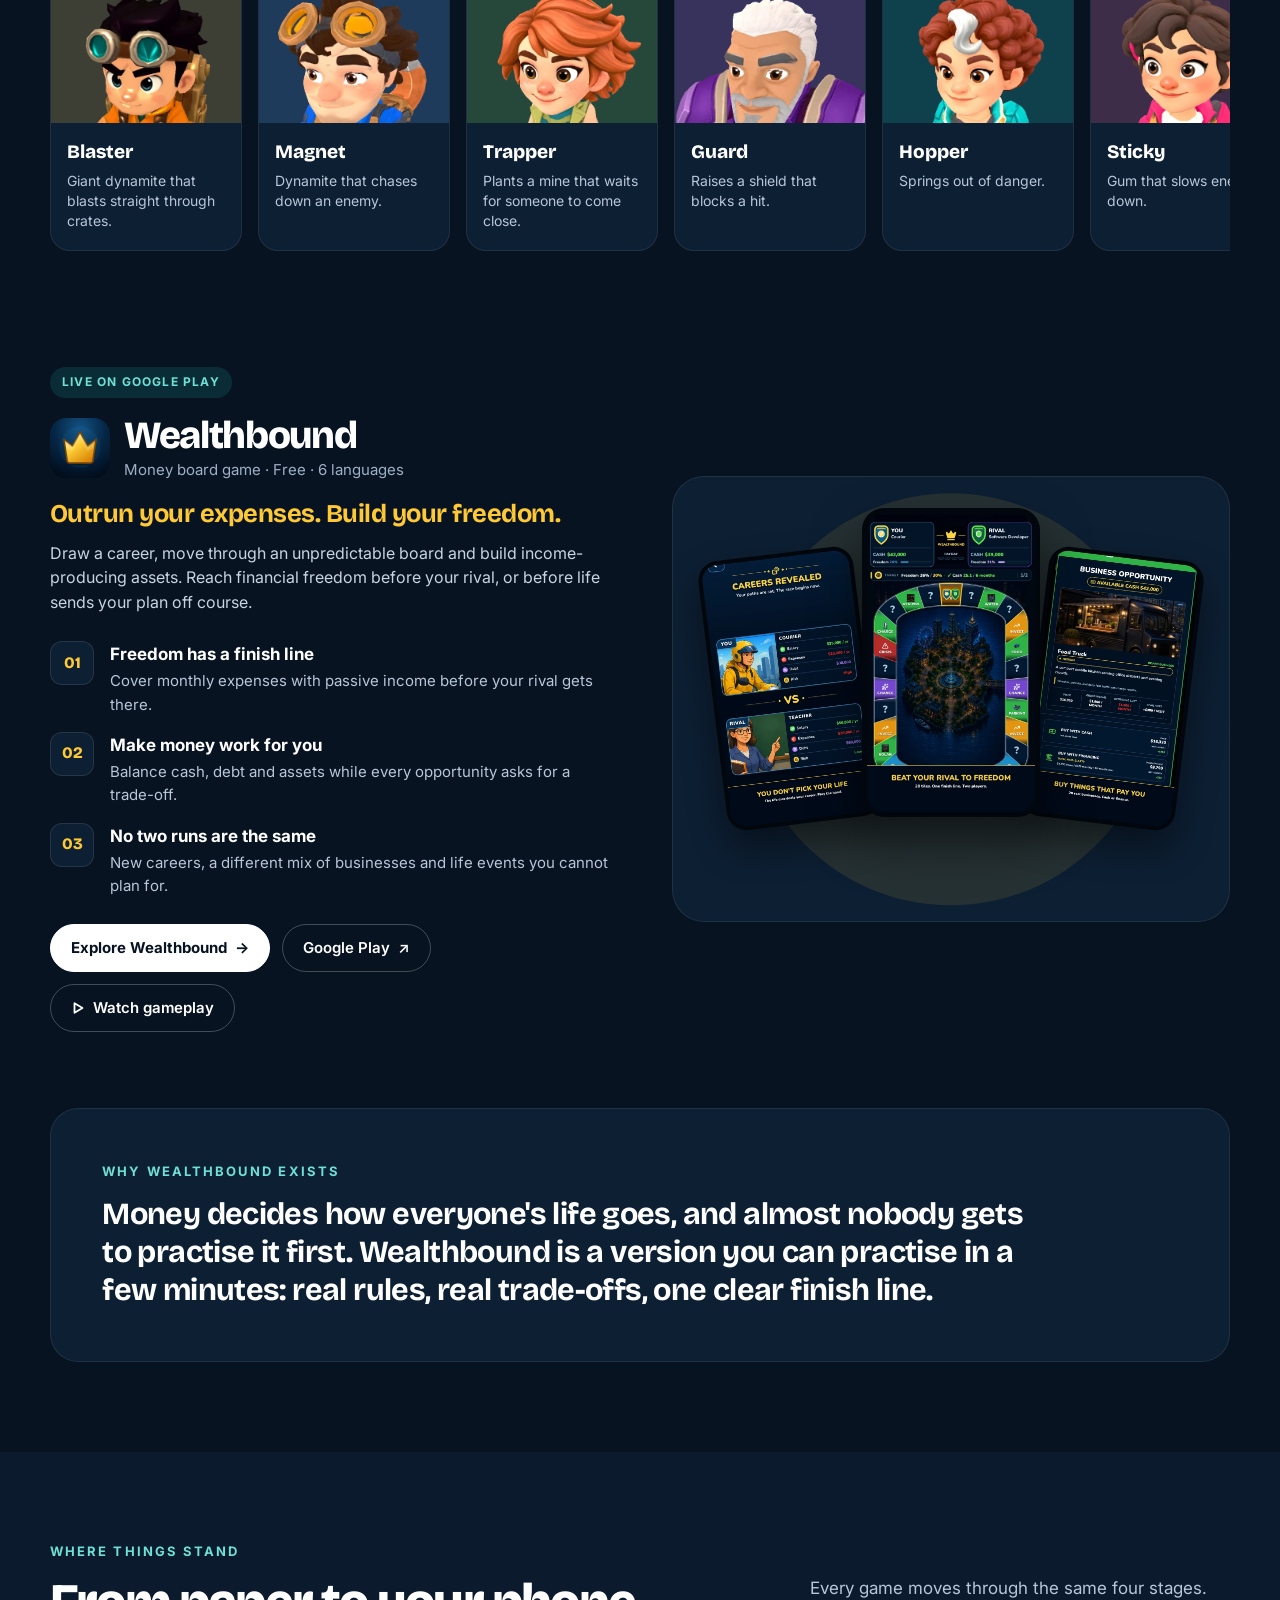
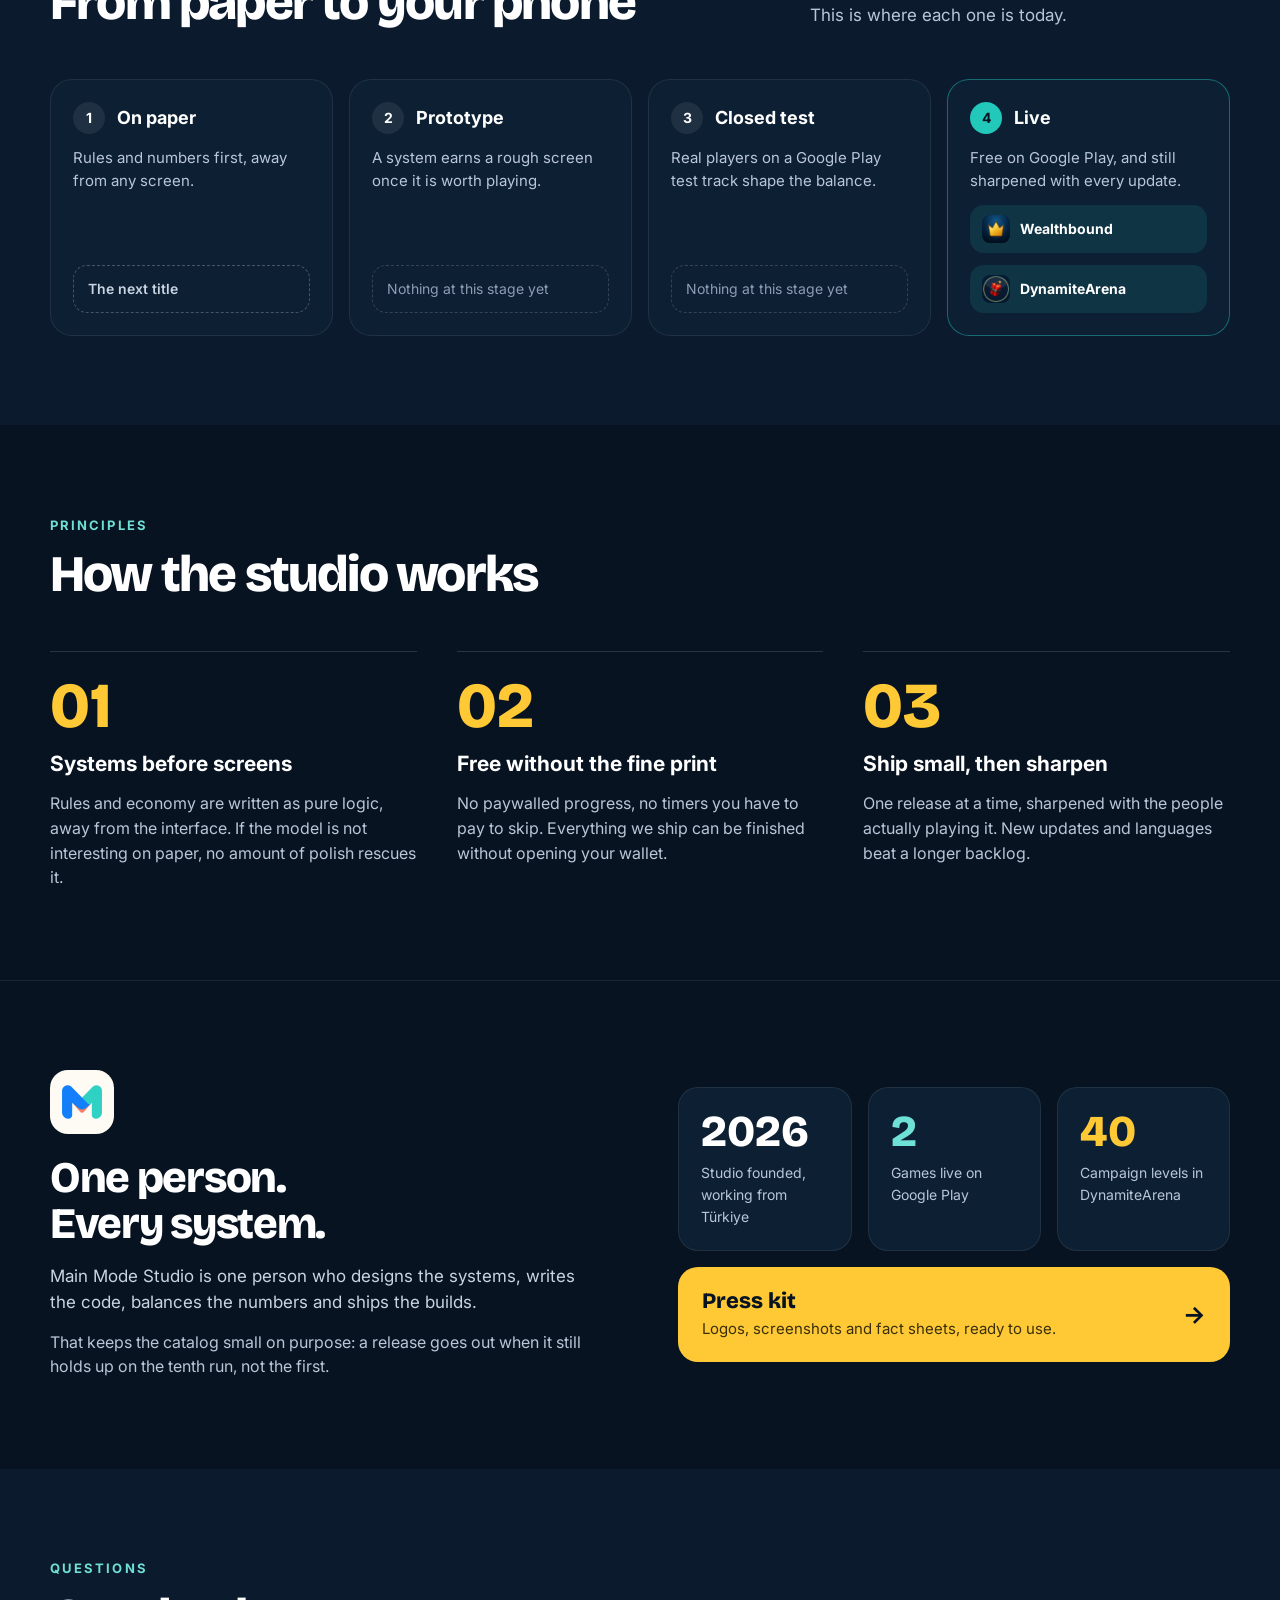
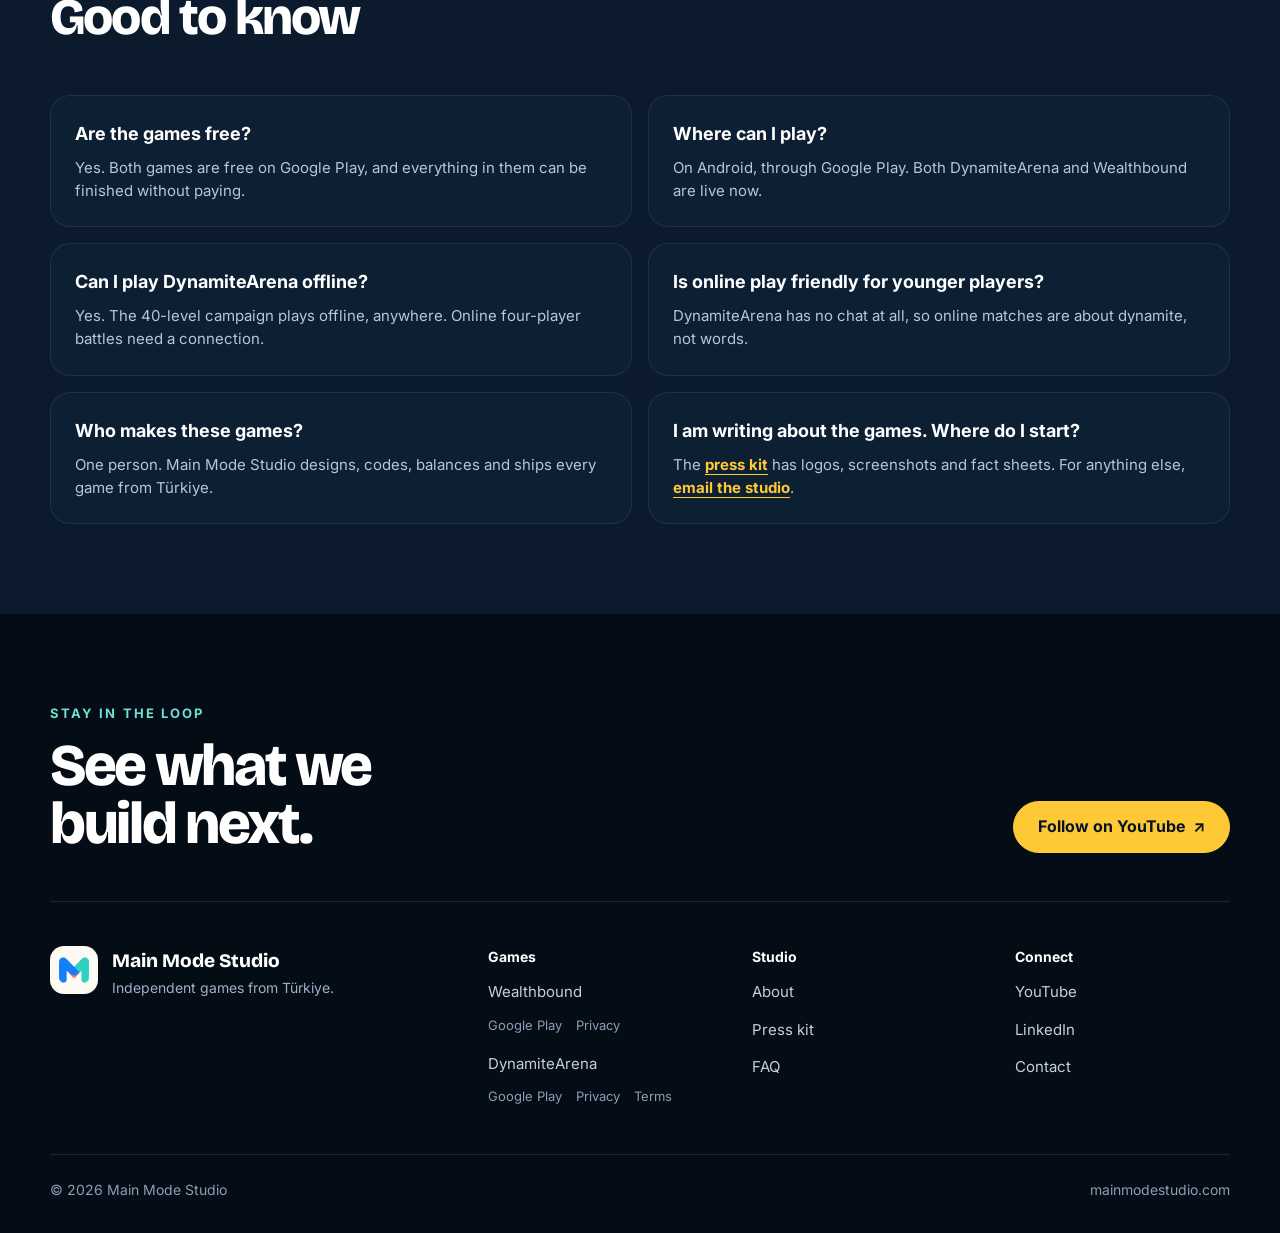
==== commit 2aef9a45: "feat(site): lead the homepage with DynamiteArena and fill its press kit Put the new release first in" ====
--- a/index.html
+++ b/index.html
@@ -4,7 +4,7 @@
   <meta charset="utf-8" />
   <meta name="viewport" content="width=device-width, initial-scale=1" />
   <title>Main Mode Studio — Independent Games</title>
-  <meta name="description" content="Main Mode Studio is a one-person game studio from Türkiye. Wealthbound and DynamiteArena are out now on Google Play." />
+  <meta name="description" content="Main Mode Studio is a one-person game studio from Türkiye. DynamiteArena and Wealthbound are out now on Google Play." />
   <meta name="theme-color" content="#071321" />
   <link rel="canonical" href="https://mainmodestudio.com/" />
   <link rel="icon" type="image/png" href="/main-mode-studio-logo.png" />
@@ -16,7 +16,7 @@
   <meta property="og:title" content="Main Mode Studio — Independent Games" />
   <meta property="og:description" content="Every game has a main mode. We build that one first." />
   <meta property="og:url" content="https://mainmodestudio.com/" />
-  <meta property="og:image" content="https://mainmodestudio.com/assets/wealthbound-feature.webp" />
+  <meta property="og:image" content="https://mainmodestudio.com/assets/dynamitearena-feature.webp" />
 </head>
 <body>
   <a class="skip-link" href="#main-content">Skip to content</a>
@@ -57,7 +57,61 @@
           <p>One release at a time, each with its own world, its own rules and its own page.</p>
         </div>
 
-        <article class="game-feature" id="wealthbound" aria-labelledby="wealthbound-title">
+        <article class="game-feature" id="dynamitearena" aria-labelledby="dynamitearena-title">
+          <div class="game-feature-media">
+            <div class="phone-stage phone-stage-wide">
+              <div class="phone screen-top"><img src="/assets/dynamitearena-shot-main-menu.webp" alt="DynamiteArena main menu with Campaign, Multiplayer, Character and Settings" width="1280" height="720" loading="lazy" /></div>
+              <div class="phone screen-bottom"><img src="/assets/dynamitearena-shot-giant-dynamite.webp" alt="Blaster's Giant dynamite blasting a cross of fire through the crates" width="1280" height="720" loading="lazy" /></div>
+              <div class="phone screen-front"><img src="/assets/dynamitearena-shot-chain.webp" alt="A three-dynamite chain blast sweeping across an icy arena" width="1280" height="720" loading="lazy" /></div>
+            </div>
+          </div>
+          <div>
+            <p class="chip chip-live">Live on Google Play</p>
+            <div class="game-title">
+              <img src="/assets/dynamitearena-icon.webp" alt="" width="60" height="60" />
+              <div>
+                <h3 id="dynamitearena-title">DynamiteArena</h3>
+                <p>3D dynamite battler · Free · 10 languages</p>
+              </div>
+            </div>
+            <p class="game-tagline">Throw. Bounce. Chain.</p>
+            <p class="game-copy">A fast, colorful arena battler. Clear the crates, grab power-ups, corner your rivals and be the last one standing.</p>
+            <ul class="feature-tiles" aria-label="What is in DynamiteArena">
+              <li><h4>Online four-player arena</h4><p>Quick Play drops you into a free-for-all in seconds, or share a room code with friends.</p></li>
+              <li><h4>A 40-level campaign</h4><p>Four chapters of robots, traps and boss fights. Plays offline, anywhere.</p></li>
+              <li><h4>Fair from the first match</h4><p>Everyone starts with one dynamite. Power-ups are picked up in the arena.</p></li>
+              <li><h4>Friendly by design</h4><p>There is no chat at all, so online play stays friendly.</p></li>
+            </ul>
+            <div class="button-row">
+              <a class="button button-small button-light" href="/products/dynamitearena/">Explore DynamiteArena <span aria-hidden="true">→</span></a>
+              <a class="button button-small" href="https://play.google.com/store/apps/details?id=com.dynamitearena.game" target="_blank" rel="noopener">Google Play <span aria-hidden="true">↗</span></a>
+            </div>
+          </div>
+        </article>
+
+        <div class="roster">
+          <div class="roster-head">
+            <div>
+              <h3 id="heroes-title">Pick your hero</h3>
+              <p>Every DynamiteArena hero brings a super of their own.</p>
+            </div>
+            <div class="rail-controls" data-rail-controls>
+              <button class="rail-button" type="button" data-rail-prev aria-label="Previous heroes"><svg aria-hidden="true" width="18" height="18" viewBox="0 0 18 18" fill="none" stroke="currentColor" stroke-width="2" stroke-linecap="round" stroke-linejoin="round"><path d="M11 4 6 9l5 5"/></svg></button>
+              <button class="rail-button" type="button" data-rail-next aria-label="Next heroes"><svg aria-hidden="true" width="18" height="18" viewBox="0 0 18 18" fill="none" stroke="currentColor" stroke-width="2" stroke-linecap="round" stroke-linejoin="round"><path d="m7 4 5 5-5 5"/></svg></button>
+            </div>
+          </div>
+          <!-- One <li> per hero, tinted with one of the .tint-* classes. A new hero is one more <li>: the rail scrolls, so the section never grows. -->
+          <ul class="hero-rail" aria-labelledby="heroes-title" data-hero-rail>
+            <li class="hero-card tint-gold"><img src="/assets/dynamitearena-hero-blaster.webp" alt="Blaster" width="480" height="360" loading="lazy" /><div><h4>Blaster</h4><p>Giant dynamite that blasts straight through crates.</p></div></li>
+            <li class="hero-card tint-blue"><img src="/assets/dynamitearena-hero-magnet.webp" alt="Magnet" width="480" height="360" loading="lazy" /><div><h4>Magnet</h4><p>Dynamite that chases down an enemy.</p></div></li>
+            <li class="hero-card tint-green"><img src="/assets/dynamitearena-hero-trapper.webp" alt="Trapper" width="480" height="360" loading="lazy" /><div><h4>Trapper</h4><p>Plants a mine that waits for someone to come close.</p></div></li>
+            <li class="hero-card tint-purple"><img src="/assets/dynamitearena-hero-guard.webp" alt="Guard" width="480" height="360" loading="lazy" /><div><h4>Guard</h4><p>Raises a shield that blocks a hit.</p></div></li>
+            <li class="hero-card tint-teal"><img src="/assets/dynamitearena-hero-hopper.webp" alt="Hopper" width="480" height="360" loading="lazy" /><div><h4>Hopper</h4><p>Springs out of danger.</p></div></li>
+            <li class="hero-card tint-pink"><img src="/assets/dynamitearena-hero-sticky.webp" alt="Sticky" width="480" height="360" loading="lazy" /><div><h4>Sticky</h4><p>Gum that slows enemies down.</p></div></li>
+          </ul>
+        </div>
+
+        <article class="game-feature game-feature-reverse" id="wealthbound" aria-labelledby="wealthbound-title">
           <div class="game-feature-media">
             <div class="phone-stage">
               <div class="phone phone-left"><img src="/assets/wealthbound-careers.webp" alt="Receive a career and starting finances" width="576" height="1024" loading="lazy" /></div>
@@ -93,61 +147,6 @@
           <figcaption>Why Wealthbound exists</figcaption>
           <blockquote>Money decides how everyone's life goes, and almost nobody gets to practise it first. Wealthbound is a version you can practise in a few minutes: real rules, real trade-offs, one clear finish line.</blockquote>
         </figure>
-
-        <article class="game-feature game-feature-reverse" id="dynamitearena" aria-labelledby="dynamitearena-title">
-          <div class="game-feature-media media-stack">
-            <img src="/assets/dynamitearena-feature.webp" alt="DynamiteArena heroes throwing dynamite across a crate-filled arena" width="1024" height="500" loading="lazy" />
-            <div class="media-pair">
-              <img src="/assets/dynamitearena-main-menu.webp" alt="DynamiteArena main menu with Campaign, Multiplayer and Character" width="960" height="540" loading="lazy" />
-              <img src="/assets/dynamitearena-arena-blast.webp" alt="A dynamite blast lighting up a stone arena" width="960" height="540" loading="lazy" />
-            </div>
-          </div>
-          <div>
-            <p class="chip chip-live">Live on Google Play</p>
-            <div class="game-title">
-              <img src="/assets/dynamitearena-icon.webp" alt="" width="60" height="60" />
-              <div>
-                <h3 id="dynamitearena-title">DynamiteArena</h3>
-                <p>3D dynamite battler · Free · 10 languages</p>
-              </div>
-            </div>
-            <p class="game-tagline">Throw. Bounce. Chain.</p>
-            <p class="game-copy">A fast, colorful arena battler. Clear the crates, grab power-ups, corner your rivals and be the last one standing.</p>
-            <ul class="feature-tiles" aria-label="What is in DynamiteArena">
-              <li><h4>Online four-player arena</h4><p>Quick Play drops you into a free-for-all in seconds, or share a room code with friends.</p></li>
-              <li><h4>A 40-level campaign</h4><p>Four chapters of robots, traps and boss fights. Plays offline, anywhere.</p></li>
-              <li><h4>Fair from the first match</h4><p>Everyone starts with one dynamite. Power-ups are picked up in the arena.</p></li>
-              <li><h4>Friendly by design</h4><p>There is no chat at all, so online play stays friendly.</p></li>
-            </ul>
-            <div class="button-row">
-              <a class="button button-small button-light" href="/products/dynamitearena/">Explore DynamiteArena <span aria-hidden="true">→</span></a>
-              <a class="button button-small" href="https://play.google.com/store/apps/details?id=com.dynamitearena.game" target="_blank" rel="noopener">Google Play <span aria-hidden="true">↗</span></a>
-              <a class="button button-small" href="https://www.youtube.com/@MainModeStudio" target="_blank" rel="noopener">Follow on YouTube <span aria-hidden="true">↗</span></a>
-            </div>
-          </div>
-        </article>
-
-        <div class="roster">
-          <div class="roster-head">
-            <div>
-              <h3 id="heroes-title">Pick your hero</h3>
-              <p>Every DynamiteArena hero brings a super of their own.</p>
-            </div>
-            <div class="rail-controls" data-rail-controls>
-              <button class="rail-button" type="button" data-rail-prev aria-label="Previous heroes"><svg aria-hidden="true" width="18" height="18" viewBox="0 0 18 18" fill="none" stroke="currentColor" stroke-width="2" stroke-linecap="round" stroke-linejoin="round"><path d="M11 4 6 9l5 5"/></svg></button>
-              <button class="rail-button" type="button" data-rail-next aria-label="Next heroes"><svg aria-hidden="true" width="18" height="18" viewBox="0 0 18 18" fill="none" stroke="currentColor" stroke-width="2" stroke-linecap="round" stroke-linejoin="round"><path d="m7 4 5 5-5 5"/></svg></button>
-            </div>
-          </div>
-          <!-- One <li> per hero, tinted with one of the .tint-* classes. A new hero is one more <li>: the rail scrolls, so the section never grows. -->
-          <ul class="hero-rail" aria-labelledby="heroes-title" data-hero-rail>
-            <li class="hero-card tint-gold"><img src="/assets/dynamitearena-hero-blaster.webp" alt="Blaster" width="480" height="360" loading="lazy" /><div><h4>Blaster</h4><p>Giant dynamite that blasts straight through crates.</p></div></li>
-            <li class="hero-card tint-blue"><img src="/assets/dynamitearena-hero-magnet.webp" alt="Magnet" width="480" height="360" loading="lazy" /><div><h4>Magnet</h4><p>Dynamite that chases down an enemy.</p></div></li>
-            <li class="hero-card tint-green"><img src="/assets/dynamitearena-hero-trapper.webp" alt="Trapper" width="480" height="360" loading="lazy" /><div><h4>Trapper</h4><p>Plants a mine that waits for someone to come close.</p></div></li>
-            <li class="hero-card tint-purple"><img src="/assets/dynamitearena-hero-guard.webp" alt="Guard" width="480" height="360" loading="lazy" /><div><h4>Guard</h4><p>Raises a shield that blocks a hit.</p></div></li>
-            <li class="hero-card tint-teal"><img src="/assets/dynamitearena-hero-hopper.webp" alt="Hopper" width="480" height="360" loading="lazy" /><div><h4>Hopper</h4><p>Springs out of danger.</p></div></li>
-            <li class="hero-card tint-pink"><img src="/assets/dynamitearena-hero-sticky.webp" alt="Sticky" width="480" height="360" loading="lazy" /><div><h4>Sticky</h4><p>Gum that slows enemies down.</p></div></li>
-          </ul>
-        </div>
       </div>
     </section>
 
@@ -211,7 +210,7 @@
         <div>
           <dl class="stat-list">
             <div class="stat"><dt>Studio founded, working from Türkiye</dt><dd>2026</dd></div>
-            <div class="stat stat-teal"><dt>Languages in Wealthbound</dt><dd>6</dd></div>
+            <div class="stat stat-teal"><dt>Games live on Google Play</dt><dd>2</dd></div>
             <div class="stat stat-gold"><dt>Campaign levels in DynamiteArena</dt><dd>40</dd></div>
           </dl>
           <a class="press-card" href="/press/">
@@ -232,7 +231,7 @@
         </div>
         <div class="faq-grid">
           <div class="faq-item"><h3>Are the games free?</h3><p>Yes. Both games are free on Google Play, and everything in them can be finished without paying.</p></div>
-          <div class="faq-item"><h3>Where can I play?</h3><p>On Android, through Google Play. Both Wealthbound and DynamiteArena are live now.</p></div>
+          <div class="faq-item"><h3>Where can I play?</h3><p>On Android, through Google Play. Both DynamiteArena and Wealthbound are live now.</p></div>
           <div class="faq-item"><h3>Can I play DynamiteArena offline?</h3><p>Yes. The 40-level campaign plays offline, anywhere. Online four-player battles need a connection.</p></div>
           <div class="faq-item"><h3>Is online play friendly for younger players?</h3><p>DynamiteArena has no chat at all, so online matches are about dynamite, not words.</p></div>
           <div class="faq-item"><h3>Who makes these games?</h3><p>One person. Main Mode Studio designs, codes, balances and ships every game from Türkiye.</p></div>
--- a/assets/site.css
+++ b/assets/site.css
@@ -200,6 +200,8 @@
 .game-feature { display: grid; grid-template-columns: repeat(2, minmax(0, 1fr)); align-items: center; gap: 40px 64px; scroll-margin-top: 24px; }
 .game-feature + .game-feature { margin-top: clamp(56px, 7vw, 96px); }
 .game-feature-reverse .game-feature-media { order: 2; }
+#games .quote-card:last-child { margin-bottom: 0; }
+.roster + .game-feature { margin-top: clamp(64px, 8vw, 112px); }
 .game-title { display: flex; align-items: center; gap: 14px; margin: 18px 0; }
 .game-title img { width: 60px; height: 60px; border-radius: 16px; }
 .game-title h3 {
@@ -256,6 +258,12 @@
 .phone-right { right: 7%; top: 17%; width: 28%; transform: rotate(7deg); }
 .phone-center { z-index: 1; left: 34%; top: 7%; width: 32%; padding: 5px; border-radius: 22px; box-shadow: 0 24px 48px rgba(0, 0, 0, 0.55); }
 .phone-center img { border-radius: 17px; }
+/* Landscape games: three wide screens in the same card */
+.phone-stage-wide .phone img { aspect-ratio: 16 / 9; border-radius: 12px; }
+.phone-stage-wide .screen-top { right: 4%; top: 6%; width: 58%; transform: rotate(5deg); }
+.phone-stage-wide .screen-bottom { left: 4%; bottom: 5%; width: 58%; transform: rotate(-5deg); }
+.phone-stage-wide .screen-front { z-index: 1; left: 13%; top: 26%; width: 66%; padding: 5px; border-radius: 17px; box-shadow: 0 24px 48px rgba(0, 0, 0, 0.55); }
+.phone-stage-wide .screen-front img { border-radius: 13px; }
 
 .step-list { display: flex; flex-direction: column; gap: 16px; margin: 26px 0; }
 .step-list li { display: flex; align-items: flex-start; gap: 16px; }
@@ -281,9 +289,6 @@
 .feature-tiles h4 { margin-bottom: 4px; color: var(--ink); font-size: 1rem; }
 .feature-tiles p { color: var(--muted); font-size: 0.875rem; }
 
-.media-stack > img { width: 100%; aspect-ratio: 1024 / 500; border-radius: 24px; object-fit: cover; }
-.media-pair { display: grid; grid-template-columns: repeat(2, minmax(0, 1fr)); gap: 12px; margin-top: 12px; }
-.media-pair img { width: 100%; aspect-ratio: 16 / 9; border-radius: 16px; object-fit: cover; }
 
 .quote-card {
   margin: clamp(48px, 6vw, 80px) 0;
@@ -631,7 +636,12 @@
 .press-asset-group h4 { margin-bottom: 12px; color: var(--muted-2); font-size: 0.71rem; font-weight: 700; letter-spacing: 0.13em; text-transform: uppercase; }
 .press-assets { display: grid; align-items: start; gap: 14px; }
 .press-assets-shots { grid-template-columns: repeat(4, minmax(0, 1fr)); }
-.press-assets-wide { grid-template-columns: repeat(3, minmax(0, 1fr)); }
+.press-assets-wide { grid-template-columns: repeat(4, minmax(0, 1fr)); }
+.press-assets-art { grid-template-columns: repeat(4, minmax(0, 1fr)); align-items: stretch; }
+.press-assets-art .press-asset:first-child { grid-column: span 2; }
+.press-asset-icon { display: flex; flex-direction: column; }
+.press-asset-icon a { flex: 1; display: flex; align-items: center; justify-content: center; padding: clamp(14px, 2vw, 24px); }
+.press-asset-icon img { width: 72%; border-radius: 22%; }
 .press-assets-wide .press-asset img { aspect-ratio: 16 / 9; object-fit: cover; }
 .press-asset { min-width: 0; overflow: hidden; border: 1px solid var(--line); border-radius: 16px; background: var(--card); }
 .press-asset a { display: block; line-height: 0; }
@@ -720,7 +730,8 @@
   .stage-list,
   .shot-grid,
   .press-assets-shots { grid-template-columns: repeat(2, minmax(0, 1fr)); }
-  .press-assets-wide { grid-template-columns: minmax(0, 1fr); }
+  .press-assets-wide,
+  .press-assets-art { grid-template-columns: repeat(2, minmax(0, 1fr)); }
   .press-facts { grid-template-columns: minmax(0, 1fr); }
 }
 @media (max-width: 720px) {
@@ -732,7 +743,8 @@
 @media (max-width: 560px) {
   .stage-list,
   .feature-tiles,
-  .shot-grid-wide { grid-template-columns: minmax(0, 1fr); }
+  .shot-grid-wide,
+  .press-assets-wide { grid-template-columns: minmax(0, 1fr); }
   .press-facts > div { grid-template-columns: minmax(0, 1fr); gap: 4px; }
   .rail-controls { display: none; }
   .product-title img { width: 60px; height: 60px; border-radius: 16px; }
